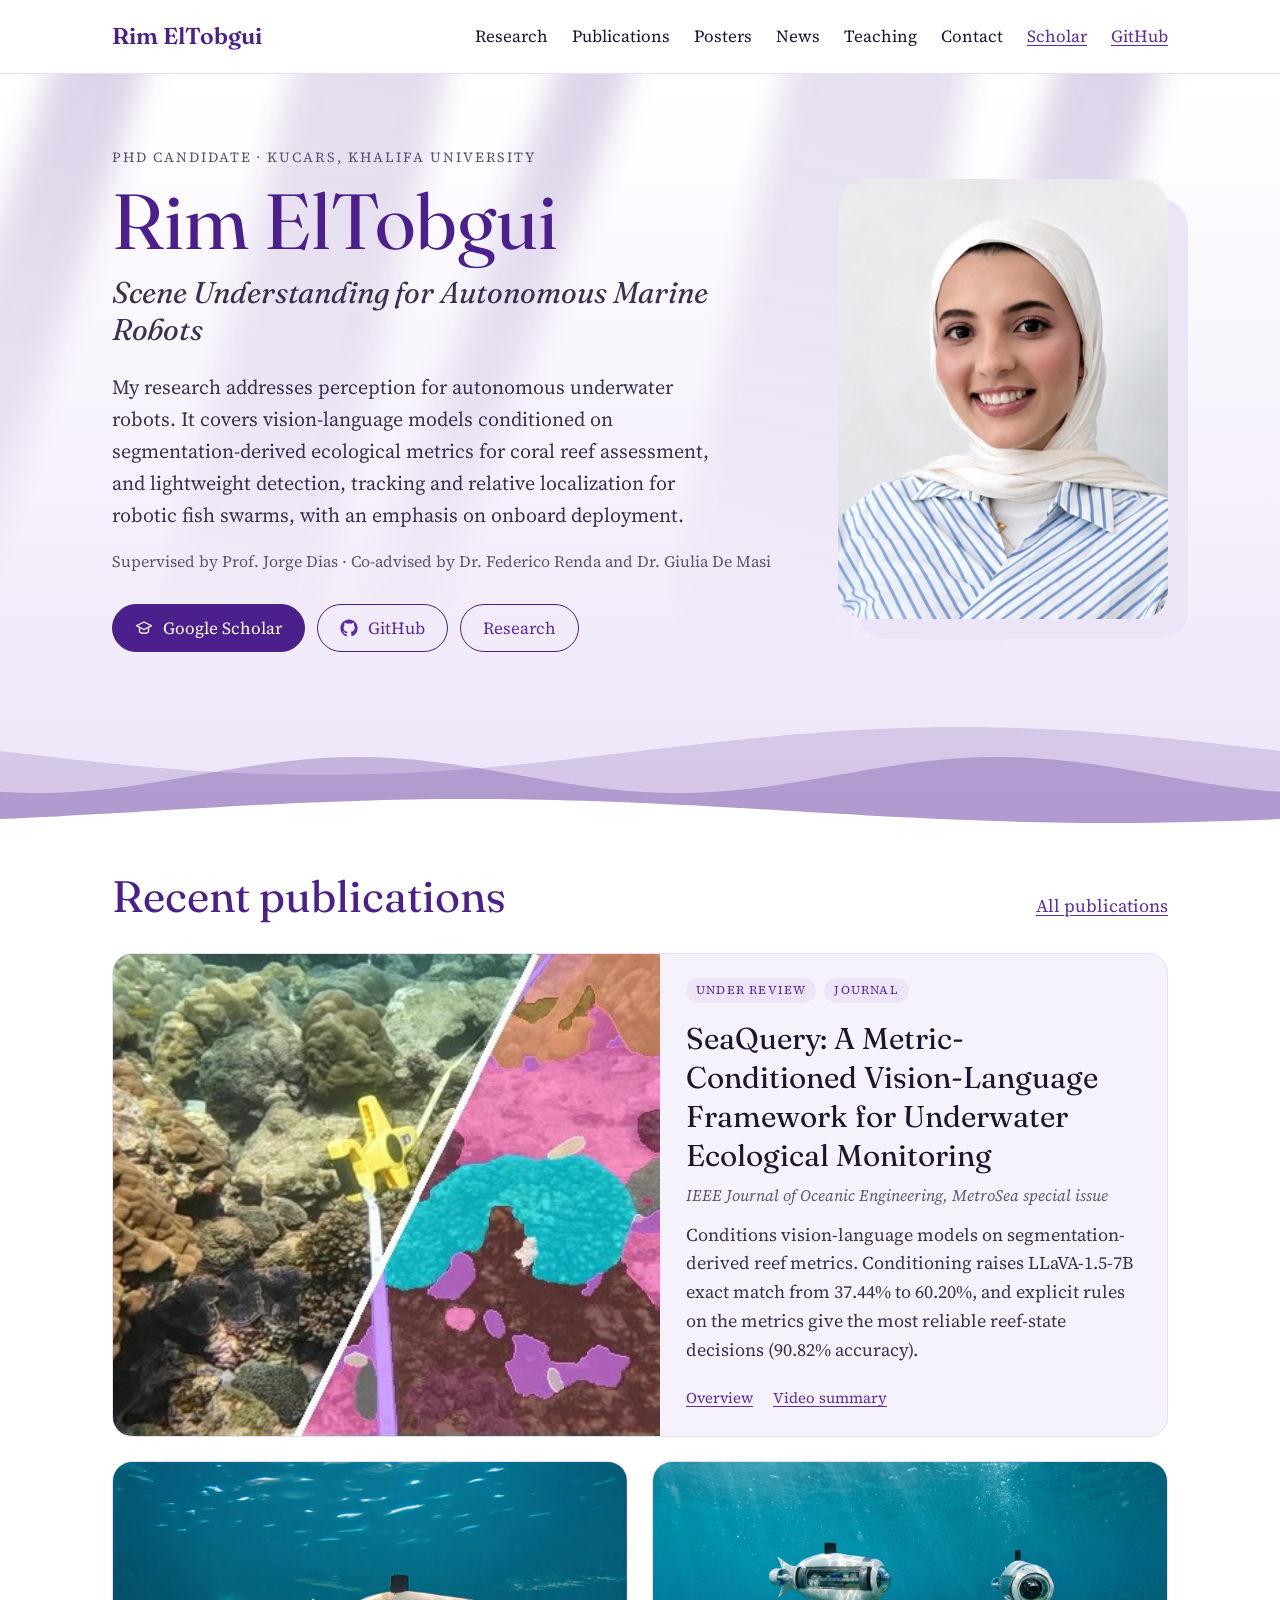
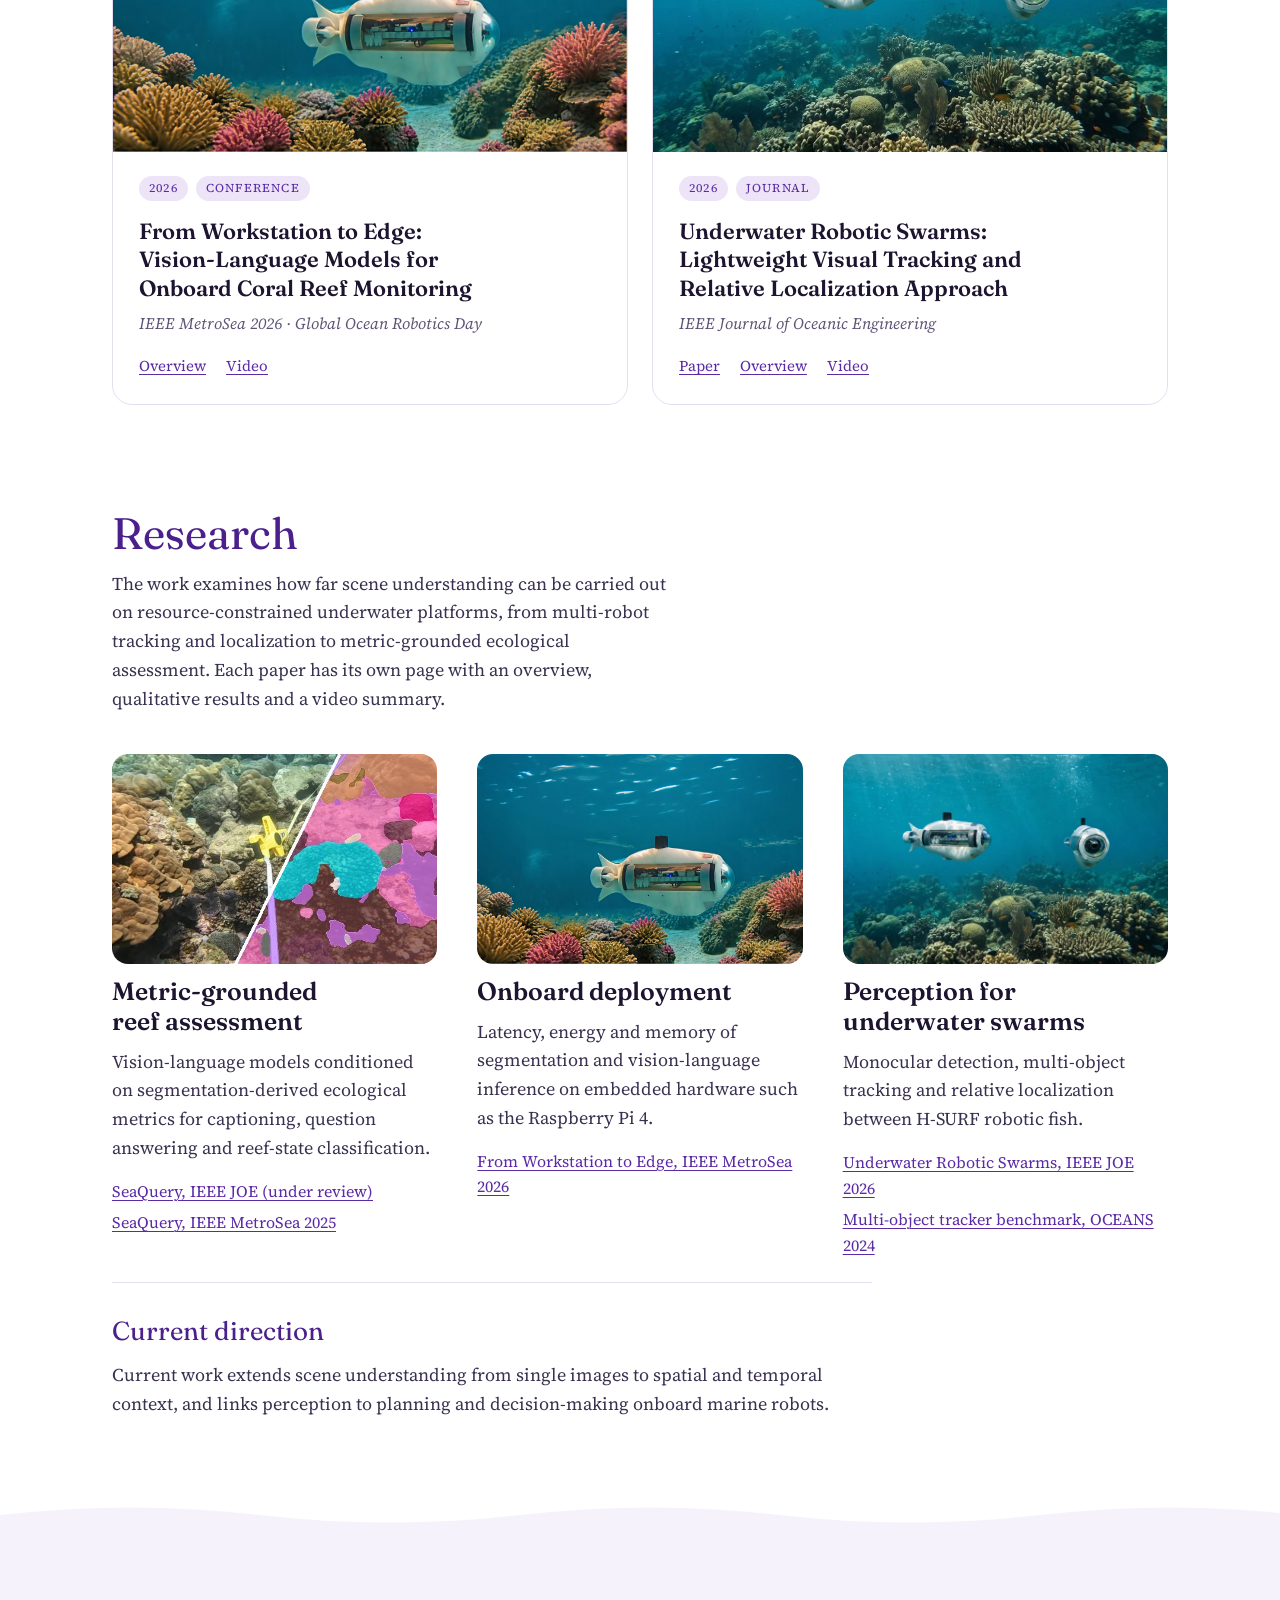
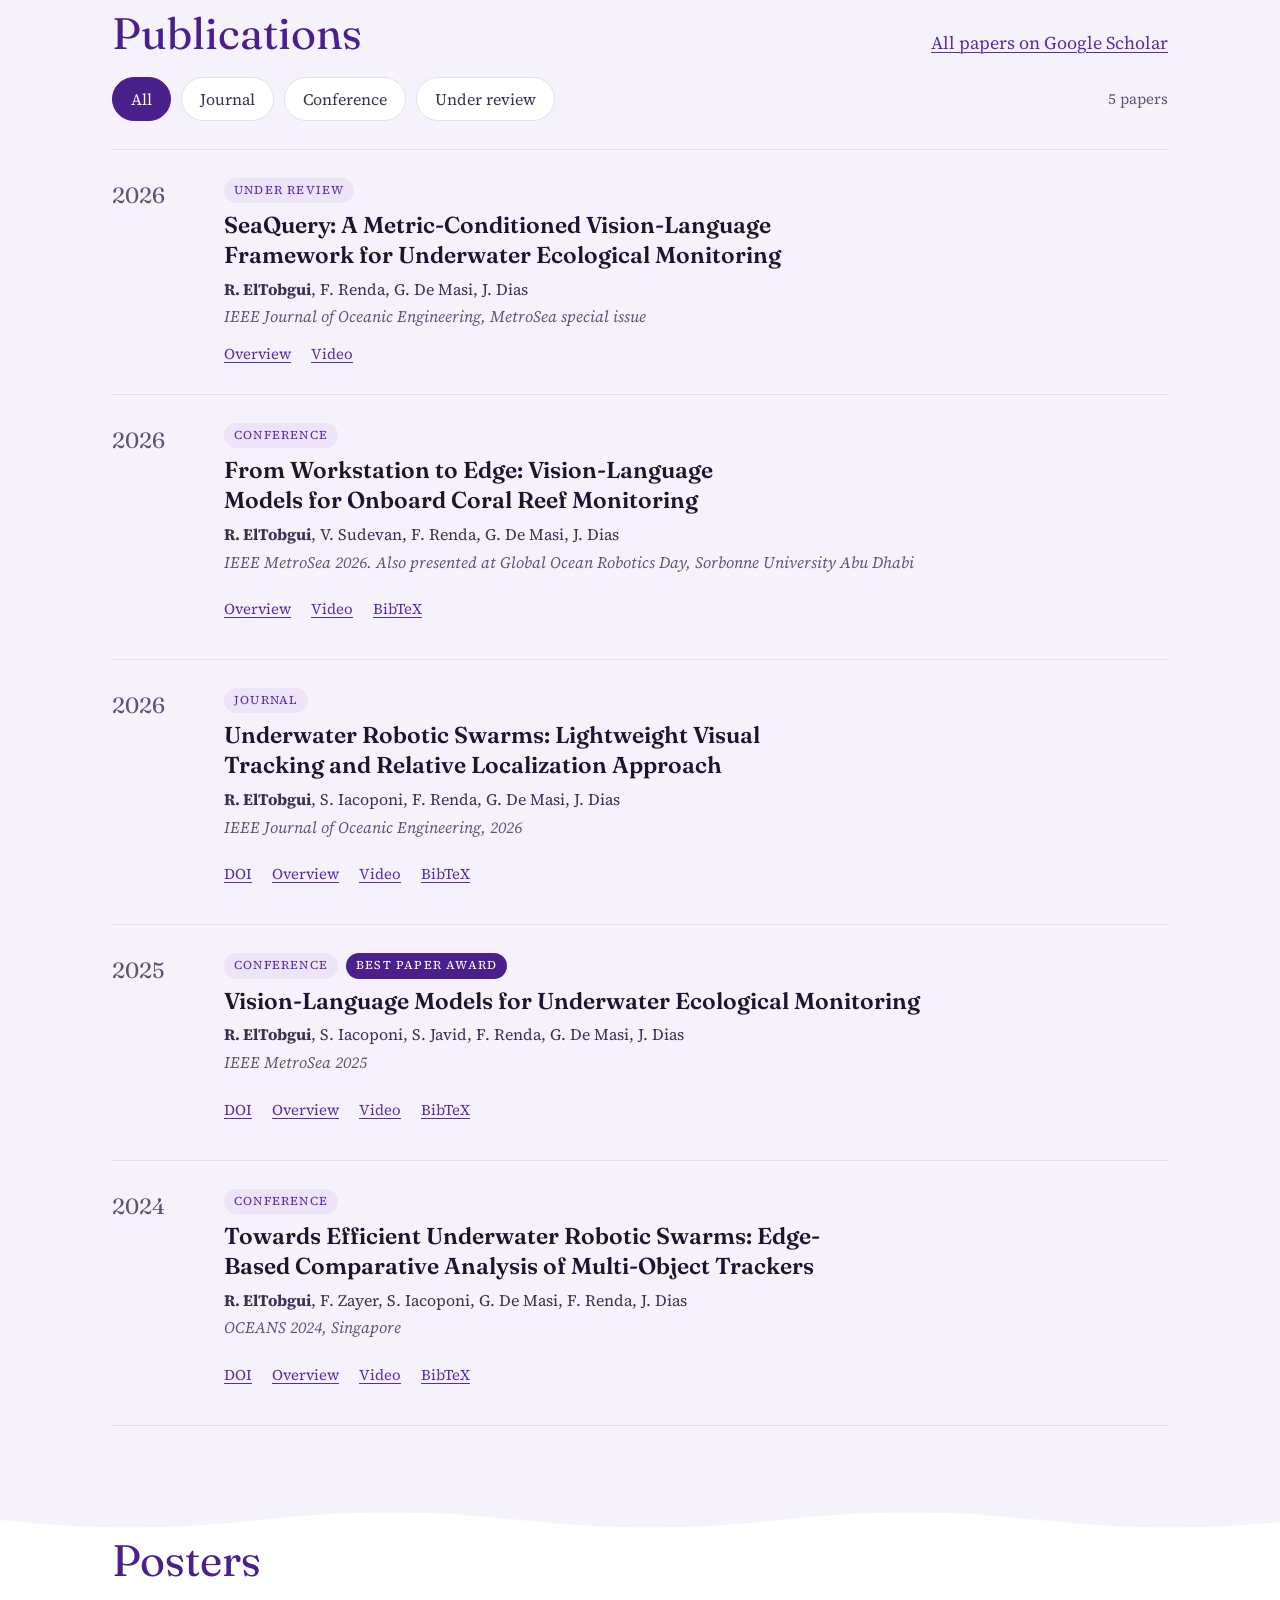
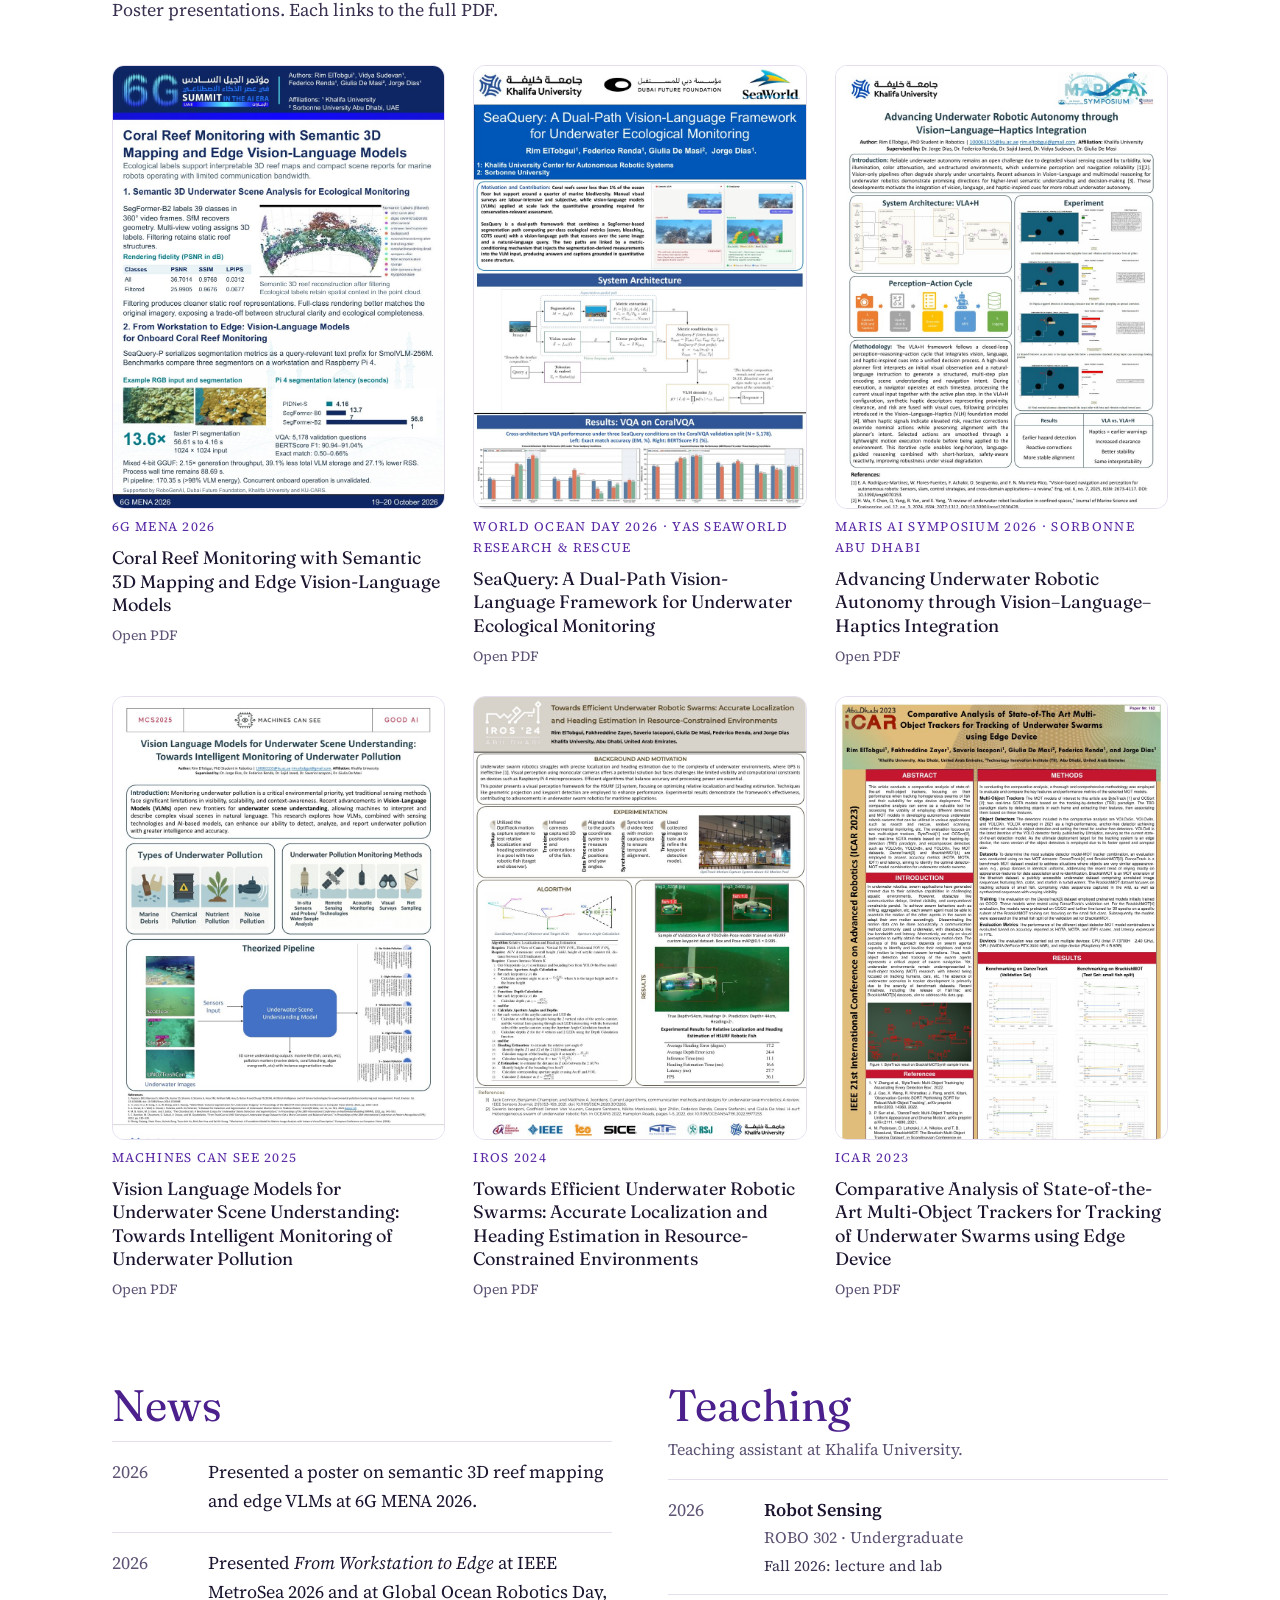
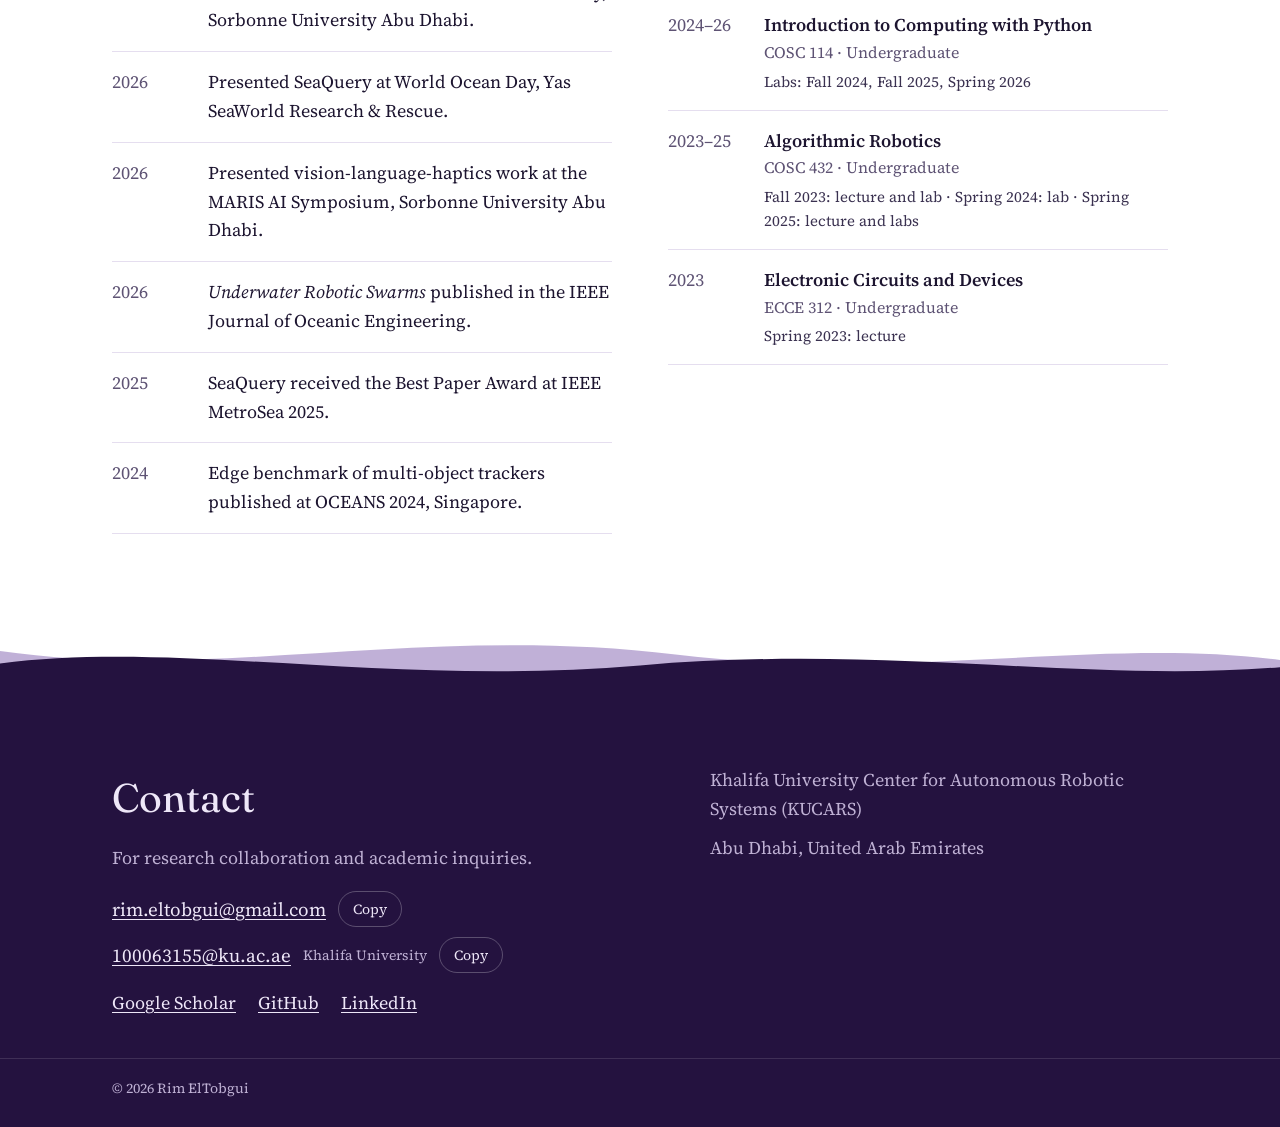
==== index.html @ 92223c58 "Add files via upload" ====
<!DOCTYPE html>
<html lang="en">
<head>
<meta charset="utf-8">
<meta name="viewport" content="width=device-width, initial-scale=1">
<title>Rim ElTobgui</title>
<meta name="description" content="Rim ElTobgui, PhD candidate at KUCARS, Khalifa University. Vision-language models, edge perception and underwater robotic swarms.">
<link rel="preconnect" href="https://fonts.googleapis.com">
<link rel="preconnect" href="https://fonts.gstatic.com" crossorigin>
<link href="https://fonts.googleapis.com/css2?family=Fraunces:ital,opsz,wght@0,9..144,400;0,9..144,600;1,9..144,400&family=Source+Serif+4:ital,opsz,wght@0,8..60,400;0,8..60,600;1,8..60,400&display=swap" rel="stylesheet">
<link rel="stylesheet" href="css/site.css">
</head>
<body>

<nav class="site-nav" aria-label="Main">
  <div class="wrap">
    <a class="brand" href="#top">Rim ElTobgui</a>
    <div class="nav-links">
      <a href="#research">Research</a>
      <a href="#publications">Publications</a>
      <a href="#posters">Posters</a>
      <a href="#news">News</a>
      <a href="#teaching">Teaching</a>
      <a href="#contact">Contact</a>
      <a class="scholar" href="https://scholar.google.com/citations?user=j8RVJ1IAAAAJ&amp;hl=en">Scholar</a>
      <a class="scholar" href="https://github.com/rimeltobgui">GitHub</a>
    </div>
  </div>
</nav>

<header id="top" class="hero-band">
<div class="rays" aria-hidden="true"><span></span><span></span><span></span><span></span><span></span></div>
<div class="bubbles" aria-hidden="true"><span></span><span></span><span></span><span></span><span></span><span></span><span></span><span></span><span></span></div>
<div class="wrap hero-wrap">
  <div class="hero">
    <div class="hero-text">
      <p class="eyebrow">PhD Candidate · KUCARS, Khalifa University</p>
      <h1>Rim ElTobgui</h1>
      <p class="tagline">Scene Understanding for Autonomous Marine Robots</p>
      <p class="intro">My research addresses perception for autonomous underwater robots. It covers vision-language models conditioned on segmentation-derived ecological metrics for coral reef assessment, and lightweight detection, tracking and relative localization for robotic fish swarms, with an emphasis on onboard deployment.</p>
      <p class="advisors">Supervised by Prof. Jorge Dias · Co-advised by Dr. Federico Renda and Dr. Giulia De Masi</p>
      <div class="actions">
        <a class="btn btn-primary" href="https://scholar.google.com/citations?user=j8RVJ1IAAAAJ&amp;hl=en">
          <svg aria-hidden="true" width="18" height="18" viewBox="0 0 24 24" fill="none" stroke="currentColor" stroke-width="1.8" stroke-linecap="round" stroke-linejoin="round"><path d="M2 9l10-5 10 5-10 5z"></path><path d="M6 11v5c0 1.5 2.7 3 6 3s6-1.5 6-3v-5"></path></svg>
          Google Scholar
        </a>
        <a class="btn btn-ghost" href="https://github.com/rimeltobgui">
          <svg aria-hidden="true" width="18" height="18" viewBox="0 0 24 24" fill="currentColor"><path d="M12 .5C5.7.5.5 5.7.5 12c0 5.1 3.3 9.4 7.9 10.9.6.1.8-.3.8-.6v-2c-3.2.7-3.9-1.5-3.9-1.5-.5-1.3-1.3-1.7-1.3-1.7-1.1-.7.1-.7.1-.7 1.2.1 1.8 1.2 1.8 1.2 1 1.8 2.8 1.3 3.5 1 .1-.8.4-1.3.7-1.6-2.6-.3-5.3-1.3-5.3-5.7 0-1.3.5-2.3 1.2-3.1-.1-.3-.5-1.5.1-3.1 0 0 1-.3 3.3 1.2a11.5 11.5 0 0 1 6 0C17.3 4.6 18.3 5 18.3 5c.6 1.6.2 2.8.1 3.1.8.8 1.2 1.9 1.2 3.1 0 4.4-2.7 5.4-5.3 5.7.4.4.8 1.1.8 2.2v3.2c0 .3.2.7.8.6A11.5 11.5 0 0 0 23.5 12C23.5 5.7 18.3.5 12 .5z"/></svg>
          GitHub
        </a>
        <a class="btn btn-ghost" href="#research">Research</a>
      </div>
    </div>
    <figure class="portrait">
      <img src="img/headshot.jpg" alt="Portrait of Rim ElTobgui" width="720" height="960">
    </figure>
  </div>
</div>
<div class="hero-waves" aria-hidden="true">
  <svg class="wv wv-back" viewBox="0 0 2880 150" preserveAspectRatio="none"><path d="M0,52.0 L16,53.7 L32,55.3 L48,57.0 L64,58.6 L80,60.2 L96,61.8 L112,63.3 L128,64.7 L144,66.1 L160,67.4 L176,68.7 L192,69.8 L208,70.9 L224,71.9 L240,72.8 L256,73.6 L272,74.3 L288,74.8 L304,75.3 L320,75.6 L336,75.9 L352,76.0 L368,76.0 L384,75.9 L400,75.6 L416,75.3 L432,74.8 L448,74.3 L464,73.6 L480,72.8 L496,71.9 L512,70.9 L528,69.8 L544,68.7 L560,67.4 L576,66.1 L592,64.7 L608,63.3 L624,61.8 L640,60.2 L656,58.6 L672,57.0 L688,55.3 L704,53.7 L720,52.0 L736,50.3 L752,48.7 L768,47.0 L784,45.4 L800,43.8 L816,42.2 L832,40.7 L848,39.3 L864,37.9 L880,36.6 L896,35.3 L912,34.2 L928,33.1 L944,32.1 L960,31.2 L976,30.4 L992,29.7 L1008,29.2 L1024,28.7 L1040,28.4 L1056,28.1 L1072,28.0 L1088,28.0 L1104,28.1 L1120,28.4 L1136,28.7 L1152,29.2 L1168,29.7 L1184,30.4 L1200,31.2 L1216,32.1 L1232,33.1 L1248,34.2 L1264,35.3 L1280,36.6 L1296,37.9 L1312,39.3 L1328,40.7 L1344,42.2 L1360,43.8 L1376,45.4 L1392,47.0 L1408,48.7 L1424,50.3 L1440,52.0 L1456,53.7 L1472,55.3 L1488,57.0 L1504,58.6 L1520,60.2 L1536,61.8 L1552,63.3 L1568,64.7 L1584,66.1 L1600,67.4 L1616,68.7 L1632,69.8 L1648,70.9 L1664,71.9 L1680,72.8 L1696,73.6 L1712,74.3 L1728,74.8 L1744,75.3 L1760,75.6 L1776,75.9 L1792,76.0 L1808,76.0 L1824,75.9 L1840,75.6 L1856,75.3 L1872,74.8 L1888,74.3 L1904,73.6 L1920,72.8 L1936,71.9 L1952,70.9 L1968,69.8 L1984,68.7 L2000,67.4 L2016,66.1 L2032,64.7 L2048,63.3 L2064,61.8 L2080,60.2 L2096,58.6 L2112,57.0 L2128,55.3 L2144,53.7 L2160,52.0 L2176,50.3 L2192,48.7 L2208,47.0 L2224,45.4 L2240,43.8 L2256,42.2 L2272,40.7 L2288,39.3 L2304,37.9 L2320,36.6 L2336,35.3 L2352,34.2 L2368,33.1 L2384,32.1 L2400,31.2 L2416,30.4 L2432,29.7 L2448,29.2 L2464,28.7 L2480,28.4 L2496,28.1 L2512,28.0 L2528,28.0 L2544,28.1 L2560,28.4 L2576,28.7 L2592,29.2 L2608,29.7 L2624,30.4 L2640,31.2 L2656,32.1 L2672,33.1 L2688,34.2 L2704,35.3 L2720,36.6 L2736,37.9 L2752,39.3 L2768,40.7 L2784,42.2 L2800,43.8 L2816,45.4 L2832,47.0 L2848,48.7 L2864,50.3 L2880,52.0 L2880,150 L0,150 Z"/></svg>
  <svg class="wv wv-mid" viewBox="0 0 2880 150" preserveAspectRatio="none"><path d="M0,92.8 L16,93.5 L32,93.9 L48,94.0 L64,93.7 L80,93.0 L96,92.1 L112,90.8 L128,89.2 L144,87.4 L160,85.3 L176,83.1 L192,80.7 L208,78.3 L224,75.8 L240,73.3 L256,70.8 L272,68.5 L288,66.3 L304,64.2 L320,62.5 L336,60.9 L352,59.7 L368,58.8 L384,58.2 L400,58.0 L416,58.1 L432,58.6 L448,59.4 L464,60.5 L480,62.0 L496,63.7 L512,65.6 L528,67.8 L544,70.1 L560,72.5 L576,75.0 L592,77.5 L608,80.0 L624,82.4 L640,84.7 L656,86.8 L672,88.7 L688,90.3 L704,91.7 L720,92.8 L736,93.5 L752,93.9 L768,94.0 L784,93.7 L800,93.0 L816,92.1 L832,90.8 L848,89.2 L864,87.4 L880,85.3 L896,83.1 L912,80.7 L928,78.3 L944,75.8 L960,73.3 L976,70.8 L992,68.5 L1008,66.3 L1024,64.2 L1040,62.5 L1056,60.9 L1072,59.7 L1088,58.8 L1104,58.2 L1120,58.0 L1136,58.1 L1152,58.6 L1168,59.4 L1184,60.5 L1200,62.0 L1216,63.7 L1232,65.6 L1248,67.8 L1264,70.1 L1280,72.5 L1296,75.0 L1312,77.5 L1328,80.0 L1344,82.4 L1360,84.7 L1376,86.8 L1392,88.7 L1408,90.3 L1424,91.7 L1440,92.8 L1456,93.5 L1472,93.9 L1488,94.0 L1504,93.7 L1520,93.0 L1536,92.1 L1552,90.8 L1568,89.2 L1584,87.4 L1600,85.3 L1616,83.1 L1632,80.7 L1648,78.3 L1664,75.8 L1680,73.3 L1696,70.8 L1712,68.5 L1728,66.3 L1744,64.2 L1760,62.5 L1776,60.9 L1792,59.7 L1808,58.8 L1824,58.2 L1840,58.0 L1856,58.1 L1872,58.6 L1888,59.4 L1904,60.5 L1920,62.0 L1936,63.7 L1952,65.6 L1968,67.8 L1984,70.1 L2000,72.5 L2016,75.0 L2032,77.5 L2048,80.0 L2064,82.4 L2080,84.7 L2096,86.8 L2112,88.7 L2128,90.3 L2144,91.7 L2160,92.8 L2176,93.5 L2192,93.9 L2208,94.0 L2224,93.7 L2240,93.0 L2256,92.1 L2272,90.8 L2288,89.2 L2304,87.4 L2320,85.3 L2336,83.1 L2352,80.7 L2368,78.3 L2384,75.8 L2400,73.3 L2416,70.8 L2432,68.5 L2448,66.3 L2464,64.2 L2480,62.5 L2496,60.9 L2512,59.7 L2528,58.8 L2544,58.2 L2560,58.0 L2576,58.1 L2592,58.6 L2608,59.4 L2624,60.5 L2640,62.0 L2656,63.7 L2672,65.6 L2688,67.8 L2704,70.1 L2720,72.5 L2736,75.0 L2752,77.5 L2768,80.0 L2784,82.4 L2800,84.7 L2816,86.8 L2832,88.7 L2848,90.3 L2864,91.7 L2880,92.8 L2880,150 L0,150 Z"/></svg>
  <svg class="wv wv-front" viewBox="0 0 2880 150" preserveAspectRatio="none"><path d="M0,120.1 L16,119.5 L32,118.8 L48,118.1 L64,117.4 L80,116.6 L96,115.8 L112,115.0 L128,114.2 L144,113.4 L160,112.5 L176,111.7 L192,110.8 L208,110.0 L224,109.2 L240,108.4 L256,107.6 L272,106.8 L288,106.1 L304,105.4 L320,104.7 L336,104.0 L352,103.4 L368,102.9 L384,102.4 L400,101.9 L416,101.5 L432,101.1 L448,100.8 L464,100.5 L480,100.3 L496,100.1 L512,100.0 L528,100.0 L544,100.0 L560,100.1 L576,100.2 L592,100.4 L608,100.7 L624,101.0 L640,101.4 L656,101.8 L672,102.2 L688,102.7 L704,103.3 L720,103.9 L736,104.5 L752,105.2 L768,105.9 L784,106.6 L800,107.4 L816,108.2 L832,109.0 L848,109.8 L864,110.6 L880,111.5 L896,112.3 L912,113.2 L928,114.0 L944,114.8 L960,115.6 L976,116.4 L992,117.2 L1008,117.9 L1024,118.6 L1040,119.3 L1056,120.0 L1072,120.6 L1088,121.1 L1104,121.6 L1120,122.1 L1136,122.5 L1152,122.9 L1168,123.2 L1184,123.5 L1200,123.7 L1216,123.9 L1232,124.0 L1248,124.0 L1264,124.0 L1280,123.9 L1296,123.8 L1312,123.6 L1328,123.3 L1344,123.0 L1360,122.6 L1376,122.2 L1392,121.8 L1408,121.3 L1424,120.7 L1440,120.1 L1456,119.5 L1472,118.8 L1488,118.1 L1504,117.4 L1520,116.6 L1536,115.8 L1552,115.0 L1568,114.2 L1584,113.4 L1600,112.5 L1616,111.7 L1632,110.8 L1648,110.0 L1664,109.2 L1680,108.4 L1696,107.6 L1712,106.8 L1728,106.1 L1744,105.4 L1760,104.7 L1776,104.0 L1792,103.4 L1808,102.9 L1824,102.4 L1840,101.9 L1856,101.5 L1872,101.1 L1888,100.8 L1904,100.5 L1920,100.3 L1936,100.1 L1952,100.0 L1968,100.0 L1984,100.0 L2000,100.1 L2016,100.2 L2032,100.4 L2048,100.7 L2064,101.0 L2080,101.4 L2096,101.8 L2112,102.2 L2128,102.7 L2144,103.3 L2160,103.9 L2176,104.5 L2192,105.2 L2208,105.9 L2224,106.6 L2240,107.4 L2256,108.2 L2272,109.0 L2288,109.8 L2304,110.6 L2320,111.5 L2336,112.3 L2352,113.2 L2368,114.0 L2384,114.8 L2400,115.6 L2416,116.4 L2432,117.2 L2448,117.9 L2464,118.6 L2480,119.3 L2496,120.0 L2512,120.6 L2528,121.1 L2544,121.6 L2560,122.1 L2576,122.5 L2592,122.9 L2608,123.2 L2624,123.5 L2640,123.7 L2656,123.9 L2672,124.0 L2688,124.0 L2704,124.0 L2720,123.9 L2736,123.8 L2752,123.6 L2768,123.3 L2784,123.0 L2800,122.6 L2816,122.2 L2832,121.8 L2848,121.3 L2864,120.7 L2880,120.1 L2880,150 L0,150 Z"/></svg>
</div>
</header>

<section id="latest" class="latest-section" aria-labelledby="latest-title">
  <div class="wrap">
    <div class="latest-head">
      <h2 class="section-title" id="latest-title">Recent publications</h2>
      <a href="#publications">All publications</a>
    </div>
    <div class="latest">
      <article class="latest-card feature">
        <a class="latest-img" href="paper-seaquery-joe.html"><img src="img/rs-split.jpg" alt="Reef photo that turns into its segmentation overlay along a diagonal split"></a>
        <div class="latest-body">
          <div class="tags"><span class="tag">Under review</span><span class="tag">Journal</span></div>
          <h3>SeaQuery: A Metric-Conditioned Vision-Language Framework for Underwater Ecological Monitoring</h3>
          <p class="venue">IEEE Journal of Oceanic Engineering, MetroSea special issue</p>
          <p class="latest-sum">Conditions vision-language models on segmentation-derived reef metrics. Conditioning raises LLaVA-1.5-7B exact match from 37.44% to 60.20%, and explicit rules on the metrics give the most reliable reef-state decisions (90.82% accuracy).</p>
          <div class="links"><a href="paper-seaquery-joe.html">Overview</a><a href="paper-seaquery-joe.html#video">Video summary</a></div>
        </div>
      </article>
      <article class="latest-card">
        <a class="latest-img" href="paper-edge-2026.html"><img src="img/hsurf-render-1.jpg" alt="Illustration of an H-SURF robotic fish over a coral reef"></a>
        <div class="latest-body">
          <div class="tags"><span class="tag">2026</span><span class="tag">Conference</span></div>
          <h3>From Workstation to Edge: Vision-Language Models for Onboard Coral Reef Monitoring</h3>
          <p class="venue">IEEE MetroSea 2026 · Global Ocean Robotics Day</p>
          <div class="links"><a href="paper-edge-2026.html">Overview</a><a href="paper-edge-2026.html#video">Video</a></div>
        </div>
      </article>
      <article class="latest-card">
        <a class="latest-img" href="paper-swarms-2026.html"><img src="img/hsurf-render-2.jpg" alt="Illustration of two H-SURF robots over a coral reef"></a>
        <div class="latest-body">
          <div class="tags"><span class="tag">2026</span><span class="tag">Journal</span></div>
          <h3>Underwater Robotic Swarms: Lightweight Visual Tracking and Relative Localization Approach</h3>
          <p class="venue">IEEE Journal of Oceanic Engineering</p>
          <div class="links"><a href="https://doi.org/10.1109/JOE.2026.3678798">Paper</a><a href="paper-swarms-2026.html">Overview</a><a href="paper-swarms-2026.html#video">Video</a></div>
        </div>
      </article>
    </div>
  </div>
</section>

<main>
<section id="research" class="section">
  <div class="wrap">
    <h2 class="section-title">Research</h2>
    <p class="lede">The work examines how far scene understanding can be carried out on resource-constrained underwater platforms, from multi-robot tracking and localization to metric-grounded ecological assessment. Each paper has its own page with an overview, qualitative results and a video summary.</p>
    <div class="threads">
      <article class="thread">
        <img src="img/rs-split.jpg" alt="Reef photo that turns into its segmentation overlay along a diagonal split" loading="lazy">
        <h3>Metric-grounded reef assessment</h3>
        <p>Vision-language models conditioned on segmentation-derived ecological metrics for captioning, question answering and reef-state classification.</p>
        <ul class="thread-links"><li><a href="paper-seaquery-joe.html">SeaQuery, IEEE JOE (under review)</a></li><li><a href="paper-seaquery-2025.html">SeaQuery, IEEE MetroSea 2025</a></li></ul>
      </article>
      <article class="thread">
        <img src="img/hsurf-render-1.jpg" alt="Illustration of an H-SURF robotic fish over a coral reef" loading="lazy">
        <h3>Onboard deployment</h3>
        <p>Latency, energy and memory of segmentation and vision-language inference on embedded hardware such as the Raspberry Pi 4.</p>
        <ul class="thread-links"><li><a href="paper-edge-2026.html">From Workstation to Edge, IEEE MetroSea 2026</a></li></ul>
      </article>
      <article class="thread">
        <img src="img/hsurf-render-2.jpg" alt="Illustration of two H-SURF robots over a coral reef" loading="lazy">
        <h3>Perception for underwater swarms</h3>
        <p>Monocular detection, multi-object tracking and relative localization between H-SURF robotic fish.</p>
        <ul class="thread-links"><li><a href="paper-swarms-2026.html">Underwater Robotic Swarms, IEEE JOE 2026</a></li><li><a href="paper-trackers-2024.html">Multi-object tracker benchmark, OCEANS 2024</a></li></ul>
      </article>
    </div>
    <div class="direction">
      <h3>Current direction</h3>
      <p>Current work extends scene understanding from single images to spatial and temporal context, and links perception to planning and decision-making onboard marine robots.</p>
    </div>
  </div>
</section>



<section id="publications" class="section pubs-section wavy">
  <div class="wrap">
    <div class="pubs-head">
      <h2 class="section-title">Publications</h2>
      <a href="https://scholar.google.com/citations?user=j8RVJ1IAAAAJ&amp;hl=en">All papers on Google Scholar</a>
    </div>
    <div class="filters" role="group" aria-label="Filter publications">
      <button type="button" class="chip" data-filter="all" aria-pressed="true">All</button>
      <button type="button" class="chip" data-filter="journal" aria-pressed="false">Journal</button>
      <button type="button" class="chip" data-filter="conference" aria-pressed="false">Conference</button>
      <button type="button" class="chip" data-filter="review" aria-pressed="false">Under review</button>
      <span class="count" id="pub-count" aria-live="polite">5 papers</span>
    </div>

    <article class="pub" id="pub-seaquery-joe" data-type="review">
      <p class="year">2026</p>
      <div class="body">
        <div class="tags"><span class="tag">Under review</span></div>
        <h3><a class="pub-title" href="paper-seaquery-joe.html">SeaQuery: A Metric-Conditioned Vision-Language Framework for Underwater Ecological Monitoring</a></h3>
        <p class="authors"><strong>R. ElTobgui</strong>, F. Renda, G. De Masi, J. Dias</p>
        <p class="venue">IEEE Journal of Oceanic Engineering, MetroSea special issue</p>
        <div class="links"><a href="paper-seaquery-joe.html">Overview</a><a href="paper-seaquery-joe.html#video">Video</a></div>
      </div>
    </article>

    <article class="pub" id="pub-metrosea2026" data-type="conference">
      <p class="year">2026</p>
      <div class="body">
        <div class="tags"><span class="tag">Conference</span></div>
        <h3><a class="pub-title" href="paper-edge-2026.html">From Workstation to Edge: Vision-Language Models for Onboard Coral Reef Monitoring</a></h3>
        <p class="authors"><strong>R. ElTobgui</strong>, V. Sudevan, F. Renda, G. De Masi, J. Dias</p>
        <p class="venue">IEEE MetroSea 2026. Also presented at Global Ocean Robotics Day, Sorbonne University Abu Dhabi</p>
        <div class="links">
          <a href="paper-edge-2026.html">Overview</a>
          <a href="paper-edge-2026.html#video">Video</a>
          <details class="bib"><summary>BibTeX</summary><div class="bibbox"><pre>@inproceedings{eltobgui2026edge,
  title     = {From Workstation to Edge: Vision-Language Models for Onboard Coral Reef Monitoring},
  author    = {ElTobgui, Rim and Sudevan, Vidya and Renda, Federico and De Masi, Giulia and Dias, Jorge},
  booktitle = {IEEE International Workshop on Metrology for the Sea (MetroSea)},
  year      = {2026}
}</pre><button type="button" class="copy">Copy</button></div></details>
        </div>
      </div>
    </article>

    <article class="pub" id="pub-joe2026" data-type="journal">
      <p class="year">2026</p>
      <div class="body">
        <div class="tags"><span class="tag">Journal</span></div>
        <h3><a class="pub-title" href="paper-swarms-2026.html">Underwater Robotic Swarms: Lightweight Visual Tracking and Relative Localization Approach</a></h3>
        <p class="authors"><strong>R. ElTobgui</strong>, S. Iacoponi, F. Renda, G. De Masi, J. Dias</p>
        <p class="venue">IEEE Journal of Oceanic Engineering, 2026</p>
        <div class="links">
          <a href="https://doi.org/10.1109/JOE.2026.3678798">DOI</a>
          <a href="paper-swarms-2026.html">Overview</a>
          <a href="paper-swarms-2026.html#video">Video</a>
          <details class="bib"><summary>BibTeX</summary><div class="bibbox"><pre>@article{eltobgui2026swarms,
  title   = {Underwater Robotic Swarms: Lightweight Visual Tracking and Relative Localization Approach},
  author  = {ElTobgui, Rim and Iacoponi, Saverio and Renda, Federico and De Masi, Giulia and Dias, Jorge},
  journal = {IEEE Journal of Oceanic Engineering},
  year    = {2026},
  doi     = {10.1109/JOE.2026.3678798}
}</pre><button type="button" class="copy">Copy</button></div></details>
        </div>
      </div>
    </article>

    <article class="pub" id="pub-metrosea2025" data-type="conference">
      <p class="year">2025</p>
      <div class="body">
        <div class="tags"><span class="tag">Conference</span><span class="tag award">Best Paper Award</span></div>
        <h3><a class="pub-title" href="paper-seaquery-2025.html">Vision-Language Models for Underwater Ecological Monitoring</a></h3>
        <p class="authors"><strong>R. ElTobgui</strong>, S. Iacoponi, S. Javid, F. Renda, G. De Masi, J. Dias</p>
        <p class="venue">IEEE MetroSea 2025</p>
        <div class="links">
          <a href="https://doi.org/10.1109/MetroSea66681.2025.11245715">DOI</a>
          <a href="paper-seaquery-2025.html">Overview</a>
          <a href="paper-seaquery-2025.html#video">Video</a>
          <details class="bib"><summary>BibTeX</summary><div class="bibbox"><pre>@inproceedings{eltobgui2025seaquery,
  title     = {Vision-Language Models for Underwater Ecological Monitoring},
  author    = {ElTobgui, Rim and Iacoponi, Saverio and Javid, Sajid and Renda, Federico and De Masi, Giulia and Dias, Jorge},
  booktitle = {IEEE International Workshop on Metrology for the Sea (MetroSea)},
  year      = {2025},
  doi       = {10.1109/MetroSea66681.2025.11245715}
}</pre><button type="button" class="copy">Copy</button></div></details>
        </div>
      </div>
    </article>

    <article class="pub" id="pub-oceans2024" data-type="conference">
      <p class="year">2024</p>
      <div class="body">
        <div class="tags"><span class="tag">Conference</span></div>
        <h3><a class="pub-title" href="paper-trackers-2024.html">Towards Efficient Underwater Robotic Swarms: Edge-Based Comparative Analysis of Multi-Object Trackers</a></h3>
        <p class="authors"><strong>R. ElTobgui</strong>, F. Zayer, S. Iacoponi, G. De Masi, F. Renda, J. Dias</p>
        <p class="venue">OCEANS 2024, Singapore</p>
        <div class="links">
          <a href="https://doi.org/10.1109/OCEANS51537.2024.10682269">DOI</a>
          <a href="paper-trackers-2024.html">Overview</a>
          <a href="paper-trackers-2024.html#video">Video</a>
          <details class="bib"><summary>BibTeX</summary><div class="bibbox"><pre>@inproceedings{eltobgui2024trackers,
  title     = {Towards Efficient Underwater Robotic Swarms: Edge-Based Comparative Analysis of Multi-Object Trackers},
  author    = {ElTobgui, Rim and Zayer, Fakhreddine and Iacoponi, Saverio and De Masi, Giulia and Renda, Federico and Dias, Jorge},
  booktitle = {OCEANS 2024 - Singapore},
  year      = {2024},
  doi       = {10.1109/OCEANS51537.2024.10682269}
}</pre><button type="button" class="copy">Copy</button></div></details>
        </div>
      </div>
    </article>
  </div>
</section>

<section id="posters" class="section" style="padding-top: 0">
  <div class="wrap">
    <h2 class="section-title">Posters</h2>
    <p class="lede">Poster presentations. Each links to the full PDF.</p>
    <div class="posters">
      <a class="poster" href="posters/6gmena2026.pdf"><div class="thumb"><img src="img/posters/6gmena2026.jpg" alt="" loading="lazy"></div><span class="venue-tag">6G MENA 2026</span><strong>Coral Reef Monitoring with Semantic 3D Mapping and Edge Vision-Language Models</strong><span class="open">Open PDF</span></a>
      <a class="poster" href="posters/seaworld2026.pdf"><div class="thumb"><img src="img/posters/seaworld2026.jpg" alt="" loading="lazy"></div><span class="venue-tag">World Ocean Day 2026 · Yas SeaWorld Research &amp; Rescue</span><strong>SeaQuery: A Dual-Path Vision-Language Framework for Underwater Ecological Monitoring</strong><span class="open">Open PDF</span></a>
      <a class="poster" href="posters/maris2026.pdf"><div class="thumb"><img src="img/posters/maris2026.jpg" alt="" loading="lazy"></div><span class="venue-tag">MARIS AI Symposium 2026 · Sorbonne Abu Dhabi</span><strong>Advancing Underwater Robotic Autonomy through Vision–Language–Haptics Integration</strong><span class="open">Open PDF</span></a>
      <a class="poster" href="posters/mcs2025.pdf"><div class="thumb"><img src="img/posters/mcs2025.jpg" alt="" loading="lazy"></div><span class="venue-tag">Machines Can See 2025</span><strong>Vision Language Models for Underwater Scene Understanding: Towards Intelligent Monitoring of Underwater Pollution</strong><span class="open">Open PDF</span></a>
      <a class="poster" href="posters/iros2024.pdf"><div class="thumb"><img src="img/posters/iros2024.jpg" alt="" loading="lazy"></div><span class="venue-tag">IROS 2024</span><strong>Towards Efficient Underwater Robotic Swarms: Accurate Localization and Heading Estimation in Resource-Constrained Environments</strong><span class="open">Open PDF</span></a>
      <a class="poster" href="posters/icar2023.pdf"><div class="thumb"><img src="img/posters/icar2023.jpg" alt="" loading="lazy"></div><span class="venue-tag">ICAR 2023</span><strong>Comparative Analysis of State-of-the-Art Multi-Object Trackers for Tracking of Underwater Swarms using Edge Device</strong><span class="open">Open PDF</span></a>
    </div>
  </div>
</section>




<section id="news" class="section" style="padding-top: 0">
  <div class="wrap two-col">
    <div>
      <h2 class="section-title">News</h2>
      <ul class="list">
        <li><span class="when">2026</span><span>Presented a poster on semantic 3D reef mapping and edge VLMs at 6G MENA 2026.</span></li>
        <li><span class="when">2026</span><span>Presented <em>From Workstation to Edge</em> at IEEE MetroSea 2026 and at Global Ocean Robotics Day, Sorbonne University Abu Dhabi.</span></li>
        <li><span class="when">2026</span><span>Presented SeaQuery at World Ocean Day, Yas SeaWorld Research &amp; Rescue.</span></li>
        <li><span class="when">2026</span><span>Presented vision-language-haptics work at the MARIS AI Symposium, Sorbonne University Abu Dhabi.</span></li>
        <li><span class="when">2026</span><span><em>Underwater Robotic Swarms</em> published in the IEEE Journal of Oceanic Engineering.</span></li>
        <li><span class="when">2025</span><span>SeaQuery received the Best Paper Award at IEEE MetroSea 2025.</span></li>
        <li><span class="when">2024</span><span>Edge benchmark of multi-object trackers published at OCEANS 2024, Singapore.</span></li>
      </ul>
    </div>
    <div id="teaching">
      <h2 class="section-title">Teaching</h2>
      <p class="teach-lede">Teaching assistant at Khalifa University.</p>
      <ul class="list teach">
        <li><span class="when">2026</span><span><span class="what">Robot Sensing</span><span class="where">ROBO 302 · Undergraduate</span><span class="terms-list">Fall 2026: lecture and lab</span></span></li>
        <li><span class="when">2024–26</span><span><span class="what">Introduction to Computing with Python</span><span class="where">COSC 114 · Undergraduate</span><span class="terms-list">Labs: Fall 2024, Fall 2025, Spring 2026</span></span></li>
        <li><span class="when">2023–25</span><span><span class="what">Algorithmic Robotics</span><span class="where">COSC 432 · Undergraduate</span><span class="terms-list">Fall 2023: lecture and lab · Spring 2024: lab · Spring 2025: lecture and labs</span></span></li>
        <li><span class="when">2023</span><span><span class="what">Electronic Circuits and Devices</span><span class="where">ECCE 312 · Undergraduate</span><span class="terms-list">Spring 2023: lecture</span></span></li>
      </ul>
    </div>
  </div>
</section>
</main>

<footer id="contact">
  <svg class="foot-wave" viewBox="0 0 1440 80" preserveAspectRatio="none" aria-hidden="true"><path class="w2" d="M0,30 C240,64 480,0 760,34 C1020,64 1240,14 1440,40 L1440,80 L0,80 Z"/><path class="w1" d="M0,44 C200,18 440,70 720,46 C1000,22 1220,66 1440,48 L1440,80 L0,80 Z"/></svg>
  <div class="wrap">
    <div style="flex: 1 1 420px; min-width: 0">
      <h2>Contact</h2>
      <p>For research collaboration and academic inquiries.</p>
      <ul class="emails">
        <li><a href="mailto:rim.eltobgui@gmail.com">rim.eltobgui@gmail.com</a><button type="button" class="copy-mail" data-mail="rim.eltobgui@gmail.com">Copy</button></li>
        <li><a href="mailto:100063155@ku.ac.ae">100063155@ku.ac.ae</a><span class="mail-note">Khalifa University</span><button type="button" class="copy-mail" data-mail="100063155@ku.ac.ae">Copy</button></li>
      </ul>
      <div class="foot-links">
        <a href="https://scholar.google.com/citations?user=j8RVJ1IAAAAJ&amp;hl=en">Google Scholar</a>
        <a href="https://github.com/rimeltobgui">GitHub</a>
        <a href="https://www.linkedin.com/in/rimeltobgui">LinkedIn</a>
      </div>
    </div>
    <div style="flex: 1 1 320px; min-width: 0">
      <p>Khalifa University Center for Autonomous Robotic Systems (KUCARS)</p>
      <p>Abu Dhabi, United Arab Emirates</p>
    </div>
  </div>
  <div class="copyright"><div class="wrap">© 2026 Rim ElTobgui</div></div>
</footer>

<script>
(function () {
  var chips = document.querySelectorAll('.chip');
  var pubs = document.querySelectorAll('.pub');
  var count = document.getElementById('pub-count');
  function apply(filter) {
    var n = 0;
    pubs.forEach(function (p) {
      var show = filter === 'all' || p.getAttribute('data-type') === filter;
      p.hidden = !show;
      if (show) n++;
    });
    count.textContent = n + (n === 1 ? ' paper' : ' papers');
    chips.forEach(function (c) { c.setAttribute('aria-pressed', c.getAttribute('data-filter') === filter ? 'true' : 'false'); });
  }
  chips.forEach(function (c) { c.addEventListener('click', function () { apply(c.getAttribute('data-filter')); }); });

  document.querySelectorAll('.copy').forEach(function (btn) {
    btn.addEventListener('click', function () {
      var text = btn.parentElement.querySelector('pre').textContent;
      var done = function (msg) { btn.textContent = msg; setTimeout(function () { btn.textContent = 'Copy'; }, 1600); };
      try {
        navigator.clipboard.writeText(text).then(function () { done('Copied'); }, function () { done('Select and copy'); });
      } catch (e) { done('Select and copy'); }
    });
  });

  document.querySelectorAll('.copy-mail').forEach(function (btn) {
    btn.addEventListener('click', function () {
      var done = function (msg) { btn.textContent = msg; setTimeout(function () { btn.textContent = 'Copy'; }, 1600); };
      try {
        navigator.clipboard.writeText(btn.getAttribute('data-mail')).then(function () { done('Copied'); }, function () { done('Select and copy'); });
      } catch (e) { done('Select and copy'); }
    });
  });

  // Opening a video link plays nothing by itself; reset the filter so linked papers are visible.
  document.querySelectorAll('a[href^="#pub-"]').forEach(function (a) {
    a.addEventListener('click', function () { apply('all'); });
  });
})();
</script>
</body>
</html>
---- css/site.css ----
/* Layout: single editorial column, 1120px measure, hairline-ruled sections, portrait beside the name. */
:root {
  --bg: #FFFFFF;
  --wash: #F6F2FB;
  --ink: #1D1530;
  --ink-2: #3A3150;
  --muted: #5E5374;
  --rule: #E5DEEF;
  --accent: #4B1F8C;
  --accent-ink: #5B2BA6;
  --accent-soft: #EDE4F8;
  --on-accent: #FFFFFF;
  --foot: #24123F;
  --foot-ink: #EEE7F8;
  --foot-muted: #BFB1D4;
  --display: "Fraunces", Georgia, "Times New Roman", serif;
  --body: "Source Serif 4", Georgia, "Times New Roman", serif;
  --mono: ui-monospace, "SFMono-Regular", Menlo, Consolas, monospace;
  color-scheme: light;
}
@media (prefers-color-scheme: dark) {
  :root:not([data-theme="light"]) {
    --bg: #15111C; --wash: #1D1727; --ink: #EDE8F4; --ink-2: #D6CEE3; --muted: #ADA1C2; --rule: #342A43;
    --accent: #C4A8F3; --accent-ink: #D3BDF8; --accent-soft: #2A2040; --on-accent: #1A0F2E;
    --foot: #0E0A14; --foot-ink: #EDE8F4; --foot-muted: #A99DBD; color-scheme: dark;
  }
}
:root[data-theme="dark"] {
  --bg: #15111C; --wash: #1D1727; --ink: #EDE8F4; --ink-2: #D6CEE3; --muted: #ADA1C2; --rule: #342A43;
  --accent: #C4A8F3; --accent-ink: #D3BDF8; --accent-soft: #2A2040; --on-accent: #1A0F2E;
  --foot: #0E0A14; --foot-ink: #EDE8F4; --foot-muted: #A99DBD; color-scheme: dark;
}
* { box-sizing: border-box; }
html { scroll-behavior: smooth; }
@media (prefers-reduced-motion: reduce) { html { scroll-behavior: auto; } }
body { margin: 0; background: var(--bg); color: var(--ink); font-family: var(--body); font-size: 18px; line-height: 1.6; }
img, video { max-width: 100%; }
a { color: var(--accent-ink); text-decoration-thickness: 1px; text-underline-offset: 3px; }
a:hover { color: var(--accent); }
:focus-visible { outline: 2px solid var(--accent); outline-offset: 3px; border-radius: 4px; }
h1, h2, h3 { text-wrap: balance; }
.wrap { max-width: 1120px; margin: 0 auto; padding: 0 clamp(16px, 4vw, 32px); }
.section { padding: 80px 0; }
.section-title { margin: 0 0 12px; font-family: var(--display); font-weight: 400; font-size: clamp(34px, 4.4vw, 44px); line-height: 1.1; color: var(--accent); }
.lede { margin: 0 0 40px; max-width: 62ch; color: var(--ink-2); }

/* Nav */
.site-nav { border-bottom: 1px solid var(--rule); background: var(--bg); position: sticky; top: 0; z-index: 10; }
.site-nav .wrap { display: flex; flex-wrap: wrap; align-items: center; justify-content: space-between; gap: 12px 24px; padding-top: 18px; padding-bottom: 18px; }
.brand { font-family: var(--display); font-size: 23px; font-weight: 600; color: var(--accent); text-decoration: none; }
.nav-links { display: flex; flex-wrap: wrap; gap: 6px 24px; font-size: 17px; }
.nav-links a { color: var(--ink); text-decoration: none; }
.nav-links a:hover { color: var(--accent); text-decoration: underline; }
.nav-links a.scholar { color: var(--accent-ink); text-decoration: underline; }

/* Hero */
.hero { display: flex; flex-wrap: wrap; align-items: center; gap: 56px; padding: 72px 0 56px; }
.hero-text { flex: 1 1 520px; min-width: 0; }
.eyebrow { margin: 0 0 14px; font-size: 14px; letter-spacing: 0.14em; text-transform: uppercase; color: var(--muted); }
.hero h1 { margin: 0 0 12px; font-family: var(--display); font-weight: 400; font-size: clamp(52px, 7vw, 78px); line-height: 1.02; color: var(--accent); }
.tagline { margin: 0 0 22px; font-family: var(--display); font-style: italic; font-size: clamp(24px, 2.8vw, 30px); line-height: 1.25; color: var(--ink-2); }
.hero p.intro { margin: 0 0 18px; font-size: 20px; color: var(--ink-2); max-width: 60ch; }
.advisors { margin: 0 0 30px; font-size: 16px; color: var(--muted); }
.actions { display: flex; flex-wrap: wrap; align-items: center; gap: 12px; }
.btn { display: inline-flex; align-items: center; gap: 10px; min-height: 48px; padding: 0 22px; border-radius: 999px; font-size: 17px; text-decoration: none; border: 1px solid var(--accent); }
.btn-primary { background: var(--accent); color: var(--on-accent); }
.btn-primary:hover { background: var(--accent-ink); color: var(--on-accent); }
.btn-ghost { color: var(--accent-ink); background: transparent; }
.btn-ghost:hover { background: var(--accent-soft); }
.portrait { flex: 0 1 330px; min-width: 220px; max-width: 330px; margin: 0; position: relative; }
.portrait::before { content: ""; position: absolute; inset: 20px -20px -20px 20px; background: var(--accent-soft); border-radius: 28px; }
.portrait img { position: relative; display: block; width: 100%; height: auto; aspect-ratio: 3 / 4; object-fit: cover; border-radius: 28px; }


/* Latest */
.latest-section { padding: 24px 0 24px; }
.latest-head { display: flex; flex-wrap: wrap; align-items: baseline; justify-content: space-between; gap: 12px; margin-bottom: 20px; }
.latest { display: grid; grid-template-columns: repeat(2, minmax(0, 1fr)); gap: 24px; }
.latest-card { display: flex; flex-direction: column; border: 1px solid var(--rule); border-radius: 20px; overflow: hidden; background: var(--bg); }
.latest-card.feature { grid-column: 1 / -1; flex-direction: row; flex-wrap: wrap; background: var(--wash); }
.latest-img { display: block; flex: 1 1 420px; min-width: 0; background: var(--wash); }
.latest-img img { display: block; width: 100%; height: 100%; min-height: 260px; aspect-ratio: 16 / 9; object-fit: cover; }
.latest-card:not(.feature) .latest-img { flex: 0 0 auto; }
.latest-card:not(.feature) .latest-img img { height: auto; min-height: 0; }
.latest-img img.contain { object-fit: contain; background: #FFFFFF; padding: 16px; }
.latest-card:not(.feature) .latest-body { flex: 1 1 auto; }
.latest-body { flex: 1 1 380px; min-width: 0; padding: 24px 26px 26px; display: flex; flex-direction: column; gap: 4px; }
.latest-body h3 { margin: 4px 0 4px; font-family: var(--display); font-weight: 600; font-size: 22px; line-height: 1.3; }
.latest-card.feature h3 { font-size: clamp(24px, 2.6vw, 30px); font-weight: 400; }
.latest-body .venue { margin: 0 0 8px; }
.latest-sum { margin: 0 0 12px; color: var(--ink-2); }
.latest-body .links { margin-top: auto; padding-top: 6px; }
@media (max-width: 760px) { .latest { grid-template-columns: 1fr; } }

/* Highlights */
.highlights { display: grid; grid-template-columns: repeat(auto-fit, minmax(230px, 1fr)); border-top: 1px solid var(--rule); border-bottom: 1px solid var(--rule); margin-bottom: 16px; }
.highlights div { padding: 22px 22px 22px 0; }
.highlights strong { display: block; font-family: var(--display); font-weight: 400; font-size: 25px; color: var(--accent); }
.highlights span { font-size: 16px; color: var(--muted); }

/* Research */
.threads { display: grid; grid-template-columns: repeat(auto-fit, minmax(290px, 1fr)); gap: 40px; }
.thread { display: flex; flex-direction: column; gap: 12px; }
.thread img { width: 100%; height: 200px; object-fit: cover; border-radius: 16px; display: block; background: var(--wash); }
.thread img.contain { object-fit: contain; padding: 18px; }
.thread .num { margin: 6px 0 0; font-family: var(--display); font-size: 18px; color: var(--muted); }
.thread h3 { margin: 0; font-family: var(--display); font-weight: 600; font-size: 25px; line-height: 1.2; }
.thread p { margin: 0; color: var(--ink-2); }
.ongoing { margin: 40px 0 0; padding-top: 20px; border-top: 1px solid var(--rule); color: var(--ink-2); font-size: 17px; }

/* Publications */
.pubs-section { background: var(--wash); }
.pubs-head { display: flex; flex-wrap: wrap; align-items: baseline; justify-content: space-between; gap: 16px; }
.filters { display: flex; flex-wrap: wrap; align-items: center; gap: 10px; padding: 8px 0 28px; border-bottom: 1px solid var(--rule); }
.chip { min-height: 44px; padding: 0 18px; border-radius: 999px; border: 1px solid var(--rule); background: var(--bg); color: var(--ink-2); font-family: inherit; font-size: 16px; cursor: pointer; }
.chip:hover { border-color: var(--accent); }
.chip[aria-pressed="true"] { background: var(--accent); border-color: var(--accent); color: var(--on-accent); }
.count { margin-left: auto; font-size: 15px; color: var(--muted); }
.pub { display: flex; flex-wrap: wrap; gap: 6px 32px; padding: 28px 0; border-bottom: 1px solid var(--rule); }
.pub[hidden] { display: none; }
.pub .year { flex: 0 0 80px; margin: 0; font-family: var(--display); font-size: 22px; color: var(--muted); font-variant-numeric: tabular-nums; }
.pub .body { flex: 1 1 560px; min-width: 0; }
.tags { display: flex; flex-wrap: wrap; gap: 8px; margin-bottom: 8px; }
.tag { font-size: 12px; letter-spacing: 0.1em; text-transform: uppercase; padding: 3px 10px; border-radius: 999px; background: var(--accent-soft); color: var(--accent-ink); }
.tag.award { background: var(--accent); color: var(--on-accent); }
.pub h3 { margin: 0 0 6px; font-family: var(--display); font-weight: 600; font-size: 23px; line-height: 1.3; }
.authors { margin: 0; font-size: 16px; color: var(--ink-2); }
.venue { margin: 2px 0 12px; font-size: 16px; font-style: italic; color: var(--muted); }
.links { display: flex; flex-wrap: wrap; align-items: center; gap: 8px 20px; font-size: 15px; }
details.bib summary { cursor: pointer; color: var(--accent-ink); text-decoration: underline; text-underline-offset: 3px; list-style: none; min-height: 44px; display: inline-flex; align-items: center; }
details.bib summary::-webkit-details-marker { display: none; }
details.bib[open] { flex-basis: 100%; }
.bibbox { position: relative; margin-top: 8px; }
.bibbox pre { margin: 0; padding: 16px 18px; padding-right: 96px; background: var(--bg); border: 1px solid var(--rule); border-radius: 12px; font-family: var(--mono); font-size: 13px; line-height: 1.55; color: var(--ink); white-space: pre-wrap; overflow-x: auto; }
.copy { position: absolute; top: 10px; right: 10px; min-height: 36px; padding: 0 14px; border-radius: 999px; border: 1px solid var(--rule); background: var(--wash); color: var(--ink-2); font-family: inherit; font-size: 14px; cursor: pointer; }

/* Videos */
.videos { display: grid; grid-template-columns: repeat(auto-fit, minmax(min(100%, 400px), 1fr)); gap: 32px; }
.video-card { display: flex; flex-direction: column; gap: 10px; scroll-margin-top: 90px; }
.video-card video { width: 100%; aspect-ratio: 16 / 9; border-radius: 14px; border: 1px solid var(--rule); background: #0E0A14; display: block; }
.video-card h3 { margin: 4px 0 0; font-family: var(--display); font-weight: 400; font-size: 20px; line-height: 1.3; }
.video-card p { margin: 0; font-size: 15px; color: var(--muted); }

/* News and teaching */
.two-col { display: flex; flex-wrap: wrap; gap: 56px; }
.two-col > div { flex: 1 1 420px; min-width: 0; }
.list { list-style: none; margin: 0; padding: 0; border-bottom: 1px solid var(--rule); }
.list li { display: flex; gap: 24px; padding: 16px 0; border-top: 1px solid var(--rule); }
.list .when { flex: 0 0 72px; color: var(--muted); font-variant-numeric: tabular-nums; }
.list.stack li { display: block; }
.list .what { display: block; font-weight: 600; }
.list .where { color: var(--muted); font-size: 16px; }

/* Spotlights */
.spot { display: flex; flex-wrap: wrap; align-items: flex-start; gap: 40px 56px; padding: 56px 0; border-top: 1px solid var(--rule); scroll-margin-top: 90px; }
.spot:first-of-type { border-top: 0; padding-top: 8px; }
.spot.flip { flex-direction: row-reverse; }
.spot-visual { flex: 1 1 460px; min-width: 0; display: flex; flex-direction: column; gap: 16px; }
.spot-text { flex: 1 1 420px; min-width: 0; }
.kicker { margin: 0 0 10px; font-size: 14px; letter-spacing: 0.12em; text-transform: uppercase; color: var(--muted); }
.spot h3 { margin: 0 0 14px; font-family: var(--display); font-weight: 400; font-size: clamp(26px, 3vw, 32px); line-height: 1.2; color: var(--ink); }
.spot p.over { margin: 0 0 14px; color: var(--ink-2); }
.fig { margin: 0; background: #FFFFFF; border: 1px solid var(--rule); border-radius: 16px; padding: 14px; }
.fig img { display: block; width: 100%; height: auto; border-radius: 8px; }
.fig figcaption { margin-top: 10px; font-size: 14px; color: #5E5374; }
.fig.photo { padding: 0; overflow: hidden; background: var(--wash); }
.fig.photo figcaption { padding: 0 14px 12px; color: var(--muted); }
.pair { display: flex; gap: 10px; padding: 10px; }
.pair figure { flex: 1 1 0; min-width: 0; margin: 0; }
.pair img { border-radius: 8px; aspect-ratio: 4 / 3; object-fit: cover; }
.pair span { display: block; margin-top: 6px; font-size: 13px; color: var(--muted); }
.stats { display: grid; grid-template-columns: repeat(auto-fit, minmax(140px, 1fr)); gap: 12px; margin: 22px 0 18px; }
.stat { padding: 14px 16px; border-radius: 14px; background: var(--wash); border: 1px solid var(--rule); }
.stat b { display: block; font-family: var(--display); font-weight: 600; font-size: 26px; white-space: nowrap; line-height: 1.1; color: var(--accent); font-variant-numeric: tabular-nums; }
.stat span { display: block; margin-top: 4px; font-size: 15px; color: var(--ink-2); line-height: 1.35; }
.stat small { display: block; margin-top: 2px; font-size: 13px; color: var(--muted); line-height: 1.35; }
.spot-links { display: flex; flex-wrap: wrap; gap: 8px 22px; font-size: 16px; }
.chart { margin: 0; padding: 18px 18px 12px; border: 1px solid var(--rule); border-radius: 16px; background: var(--bg); }
.chart h4 { margin: 0 0 2px; font-family: var(--body); font-size: 16px; font-weight: 600; color: var(--ink); }
.chart p { margin: 0 0 8px; font-size: 13px; color: var(--muted); }
.chart svg { display: block; width: 100%; height: auto; overflow: visible; }
.chart .bar { fill: var(--accent); opacity: 0.55; transition: opacity 120ms; }
.chart .bar.key { opacity: 1; }
.chart g.row:hover .bar { opacity: 1; }
.chart text { font-family: var(--body); fill: var(--ink-2); font-size: 14px; }
.chart text.val { fill: var(--ink); font-weight: 600; font-variant-numeric: tabular-nums; }
.chart .axis { stroke: var(--rule); stroke-width: 1; }
.chart .zone { stroke: var(--bg); stroke-width: 2; }
.chart .z1 { fill: #E2D4F5; }
.chart .z2 { fill: #A88BD6; }
.chart .z3 { fill: #4B1F8C; }
.chart text.zl { font-family: var(--display); font-size: 18px; fill: #1D1530; }
.chart text.zl.light { fill: #FFFFFF; }
.metrics { list-style: none; margin: 0; padding: 4px 16px 10px; font-size: 15px; }
.metrics li { display: flex; justify-content: space-between; gap: 12px; padding: 7px 0; border-bottom: 1px solid var(--rule); color: var(--ink-2); }
.metrics li b { color: var(--ink); font-variant-numeric: tabular-nums; }
.chat { display: flex; flex-direction: column; gap: 8px; padding: 0 16px 16px; font-size: 15px; }
.bubble { max-width: 85%; padding: 9px 14px; border-radius: 16px; line-height: 1.4; }
.bubble.q { align-self: flex-end; background: var(--accent); color: var(--on-accent); border-bottom-right-radius: 4px; }
.bubble.a { align-self: flex-start; background: var(--bg); border: 1px solid var(--rule); color: var(--ink); border-bottom-left-radius: 4px; }
.ongoing-grid { display: grid; grid-template-columns: repeat(auto-fit, minmax(220px, 1fr)); gap: 16px; margin-top: 8px; }
.ongoing-card { padding: 20px 22px; border-radius: 16px; background: var(--accent-soft); }
.ongoing-card h4 { margin: 0 0 6px; font-family: var(--display); font-weight: 600; font-size: 20px; color: var(--ink); }
.ongoing-card p { margin: 0 0 8px; font-size: 16px; color: var(--ink-2); }

/* Samples */
.samples-section { background: var(--wash); }
.sample-group { padding: 32px 0; border-top: 1px solid var(--rule); }
.sample-group:first-of-type { border-top: 0; padding-top: 0; }
.sample-group h3 { margin: 0 0 18px; font-family: var(--display); font-weight: 400; font-size: clamp(24px, 2.6vw, 28px); line-height: 1.25; }
.sample-group h3.sub { margin-top: 32px; font-size: 22px; }
.sample-grid { display: grid; gap: 20px; }
.sample-grid.two { grid-template-columns: repeat(auto-fit, minmax(min(100%, 340px), 1fr)); }
.sample-grid.three { grid-template-columns: repeat(auto-fit, minmax(min(100%, 260px), 1fr)); }
.sample { margin: 0; background: var(--bg); border: 1px solid var(--rule); border-radius: 16px; overflow: hidden; }
.sample img { display: block; width: 100%; height: auto; aspect-ratio: 16 / 10; object-fit: cover; }
.sample figcaption { padding: 12px 16px 16px; font-size: 15px; line-height: 1.45; color: var(--ink-2); }
.lbl { display: inline-block; margin-right: 8px; padding: 2px 10px; border-radius: 999px; font-size: 12px; letter-spacing: 0.08em; text-transform: uppercase; background: var(--accent-soft); color: var(--accent-ink); vertical-align: 1px; }
.lbl.ok { background: var(--accent); color: var(--on-accent); }
.lbl.fail { background: var(--ink-2); color: var(--bg); }
.chat-card .chat-head { padding: 14px 16px 8px; }
.chat-card .chat { padding-top: 4px; }
.sample-grid.three img { aspect-ratio: 860 / 591; }
.sample-note { margin: 14px 0 0; font-size: 14px; color: var(--muted); }
.sample-wide { display: flex; flex-wrap: wrap; gap: 24px 32px; align-items: center; }
.sample-wide .sample { flex: 1 1 520px; min-width: 0; }
.sample-wide .sample img { aspect-ratio: auto; }
.sample-side { flex: 1 1 280px; min-width: 0; color: var(--ink-2); }
.sample-side p { margin: 0 0 10px; }

/* Posters */
.posters { display: grid; grid-template-columns: repeat(auto-fill, minmax(min(100%, 280px), 1fr)); gap: 28px; }
.poster { display: flex; flex-direction: column; gap: 8px; text-decoration: none; color: var(--ink); }
.poster .thumb { aspect-ratio: 3 / 4; border-radius: 12px; border: 1px solid var(--rule); overflow: hidden; background: #FFFFFF; transition: transform 160ms, box-shadow 160ms; }
.poster img { width: 100%; height: 100%; object-fit: cover; object-position: top; display: block; }
.poster:hover .thumb { transform: translateY(-3px); box-shadow: 0 10px 24px rgba(75, 31, 140, 0.16); }
@media (prefers-reduced-motion: reduce) { .poster .thumb { transition: none; } .poster:hover .thumb { transform: none; } }
.poster .venue-tag { font-size: 13px; letter-spacing: 0.1em; text-transform: uppercase; color: var(--accent-ink); }
.poster strong { font-family: var(--display); font-weight: 400; font-size: 18px; line-height: 1.3; }
.poster span.open { font-size: 14px; color: var(--muted); }

/* Teaching */
.teach-lede { margin: -4px 0 16px; color: var(--muted); font-size: 16px; }
.course { display: flex; flex-wrap: wrap; justify-content: space-between; gap: 4px 16px; }
.course .terms { color: var(--muted); font-size: 15px; font-variant-numeric: tabular-nums; }


.direction { margin-top: 24px; padding: 28px 0 0; border-top: 1px solid var(--rule); max-width: 760px; }
.direction h3 { margin: 0 0 8px; font-family: var(--display); font-weight: 400; font-size: 26px; color: var(--accent); }
.direction p { margin: 0; color: var(--ink-2); }

/* Underwater elements */
.hero-band { position: relative; overflow: hidden; background: linear-gradient(180deg, var(--bg) 0%, var(--accent-soft) 100%); padding-bottom: 140px; }
.hero-wrap { position: relative; z-index: 1; }
.rays { position: absolute; inset: 0; pointer-events: none; overflow: hidden; }
.rays span { position: absolute; top: -20%; height: 115%; transform-origin: top center; filter: blur(14px);
  background: linear-gradient(180deg, color-mix(in srgb, var(--accent) 24%, transparent) 0%, color-mix(in srgb, var(--accent) 9%, transparent) 55%, transparent 85%);
  animation: sway 14s ease-in-out infinite alternate; }
.rays span:nth-child(1) { left: 8%; width: 90px; transform: rotate(18deg); animation-delay: 0s; }
.rays span:nth-child(2) { left: 26%; width: 150px; transform: rotate(14deg); animation-delay: -4s; opacity: 0.8; }
.rays span:nth-child(3) { left: 48%; width: 70px; transform: rotate(20deg); animation-delay: -8s; }
.rays span:nth-child(4) { left: 64%; width: 180px; transform: rotate(12deg); animation-delay: -2s; opacity: 0.7; }
.rays span:nth-child(5) { left: 86%; width: 100px; transform: rotate(16deg); animation-delay: -6s; }
@keyframes sway { from { opacity: 0.35; margin-left: -18px; } to { opacity: 1; margin-left: 18px; } }
.hero-waves { position: absolute; left: 0; right: 0; bottom: -1px; height: 150px; overflow: hidden; pointer-events: none; }
.wv { position: absolute; left: 0; bottom: 0; width: 200%; height: 100%; display: block; }
.wv-back path { fill: var(--accent); opacity: 0.16; }
.wv-mid path { fill: var(--accent); opacity: 0.26; }
.wv-front path { fill: var(--bg); }
.wv-back { animation: swell 38s linear infinite; }
.wv-mid { animation: swell 26s linear infinite reverse; }
.wv-front { animation: swell 60s linear infinite; }
@keyframes swell { from { transform: translateX(0); } to { transform: translateX(-50%); } }
.bubbles { position: absolute; top: 0; bottom: 0; right: 1%; width: 22%; pointer-events: none; }
.bubbles span { position: absolute; bottom: -20px; width: 10px; height: 10px; border-radius: 50%; border: 1.5px solid var(--accent); opacity: 0; background: radial-gradient(circle at 35% 35%, rgba(255,255,255,0.9), rgba(255,255,255,0) 60%); animation: rise 14s linear infinite; }
.bubbles span:nth-child(1) { left: 6%; animation-delay: 0s; }
.bubbles span:nth-child(2) { left: 18%; width: 6px; height: 6px; animation-delay: 3s; animation-duration: 11s; }
.bubbles span:nth-child(3) { left: 30%; width: 14px; height: 14px; animation-delay: 6s; animation-duration: 17s; }
.bubbles span:nth-child(4) { left: 46%; width: 8px; height: 8px; animation-delay: 1.5s; }
.bubbles span:nth-child(5) { left: 60%; width: 5px; height: 5px; animation-delay: 8s; animation-duration: 10s; }
.bubbles span:nth-child(6) { left: 72%; width: 12px; height: 12px; animation-delay: 4.5s; animation-duration: 16s; }
.bubbles span:nth-child(7) { left: 84%; width: 7px; height: 7px; animation-delay: 10s; animation-duration: 12s; }
.bubbles span:nth-child(8) { left: 94%; width: 9px; height: 9px; animation-delay: 2s; animation-duration: 15s; }
.bubbles span:nth-child(9) { left: 38%; width: 5px; height: 5px; animation-delay: 12s; animation-duration: 9s; }
@keyframes rise { 0% { transform: translate(0, 0); opacity: 0; } 10% { opacity: 0.55; } 50% { transform: translate(8px, -45vh); } 90% { opacity: 0.4; } 100% { transform: translate(-6px, -90vh); opacity: 0; } }
@media (prefers-reduced-motion: reduce) { .rays span, .wv { animation: none !important; } .bubbles { display: none; } }
.latest-section { position: relative; }
.wavy { position: relative; margin-top: 30px; margin-bottom: 30px; }
.wavy::before, .wavy::after { content: ""; position: absolute; left: 0; right: 0; height: 30px; background: var(--wash);
  -webkit-mask: url("data:image/svg+xml,%3Csvg xmlns='http://www.w3.org/2000/svg' viewBox='0 0 240 30' preserveAspectRatio='none'%3E%3Cpath d='M0 15 C40 5 80 5 120 15 C160 25 200 25 240 15 V30 H0Z'/%3E%3C/svg%3E") repeat-x 0 0 / 520px 30px;
          mask: url("data:image/svg+xml,%3Csvg xmlns='http://www.w3.org/2000/svg' viewBox='0 0 240 30' preserveAspectRatio='none'%3E%3Cpath d='M0 15 C40 5 80 5 120 15 C160 25 200 25 240 15 V30 H0Z'/%3E%3C/svg%3E") repeat-x 0 0 / 520px 30px; }
.wavy::before { top: -29px; }
.wavy::after { bottom: -29px; transform: scaleY(-1); }
footer { position: relative; margin-top: 80px; }
.foot-wave { position: absolute; left: 0; right: 0; top: -70px; width: 100%; height: 72px; display: block; }
.foot-wave .w1 { fill: var(--foot); }
.foot-wave .w2 { fill: var(--accent); opacity: 0.35; }

/* Footer */
.emails { list-style: none; margin: 18px 0 6px; padding: 0; display: flex; flex-direction: column; gap: 10px; }
.emails li { display: flex; flex-wrap: wrap; align-items: center; gap: 8px 12px; font-size: 19px; }
.mail-note { font-size: 14px; color: var(--foot-muted); }
.copy-mail { min-height: 36px; padding: 0 14px; border-radius: 999px; border: 1px solid rgba(255,255,255,0.25); background: transparent; color: var(--foot-ink); font-family: inherit; font-size: 14px; cursor: pointer; }
.copy-mail:hover { background: rgba(255,255,255,0.08); }
footer { background: var(--foot); color: var(--foot-ink); }
footer .wrap { display: flex; flex-wrap: wrap; justify-content: space-between; gap: 40px; padding-top: 72px; padding-bottom: 40px; }
footer h2 { margin: 0 0 14px; font-family: var(--display); font-weight: 400; font-size: 40px; color: var(--foot-ink); }
footer p { margin: 0 0 10px; color: var(--foot-muted); }
footer a { color: var(--foot-ink); }
footer a:hover { color: #FFFFFF; }
.foot-links { display: flex; flex-wrap: wrap; gap: 10px 22px; margin-top: 16px; }
.copyright { border-top: 1px solid rgba(255,255,255,0.12); }
.copyright .wrap { padding-top: 18px; padding-bottom: 28px; font-size: 14px; color: var(--foot-muted); }
@media (max-width: 700px) {
  .hero { gap: 28px; padding: 32px 0 40px; }
  .portrait { order: -1; flex: 0 0 auto; width: 168px; min-width: 0; max-width: 168px; }
  .portrait::before { inset: 10px -10px -10px 10px; border-radius: 22px; }
  .portrait img { aspect-ratio: 1 / 1; object-position: center 22%; border-radius: 22px; }
  .hero-text { flex-basis: 100%; }
  .site-nav { position: static; }
  .highlights div { padding: 12px 0; }
  .highlights strong { font-size: 21px; }
  .highlights span { font-size: 14px; }
  .stats { grid-template-columns: repeat(3, minmax(0, 1fr)); gap: 8px; }
  .stat { padding: 10px 10px; }
  .stat b { font-size: 19px; white-space: normal; }
  .stat span { font-size: 13px; }
  .stat small { font-size: 12px; }
  .posters { grid-template-columns: repeat(2, minmax(0, 1fr)); gap: 18px; }
  .poster strong { font-size: 15px; }
  .section { padding: 56px 0; }
}

/* Paper pages */
.paper-band { padding-bottom: 150px; }
.paper-head { padding-top: 32px; }
.back { display: inline-block; margin-bottom: 24px; font-size: 16px; }
.back::before { content: "\2190  "; }
.paper-top { display: flex; flex-wrap: wrap; gap: 40px 48px; align-items: center; }
.paper-meta { flex: 1 1 520px; min-width: 0; }
.paper-meta h1 { margin: 10px 0 14px; font-family: var(--display); font-weight: 400; font-size: clamp(32px, 4vw, 46px); line-height: 1.15; color: var(--accent); }
.paper-meta .authors { font-size: 18px; }
.paper-meta .venue { font-size: 17px; margin-bottom: 16px; }
.paper-sum { margin: 0 0 24px; color: var(--ink-2); max-width: 62ch; }
.paper-hero-fig { flex: 1 1 380px; min-width: 0; margin: 0; }
.paper-hero-fig img { display: block; width: 100%; aspect-ratio: 16 / 10; object-fit: cover; border-radius: 20px; box-shadow: 0 18px 40px rgba(29, 21, 48, 0.18); }
.paper-hero-fig figcaption { margin-top: 8px; font-size: 13px; color: var(--muted); }
.paper-spot { border-top: 0; padding-top: 8px; }
.paper-video { max-width: 900px; }
.paper-video video { width: 100%; aspect-ratio: 16 / 9; border-radius: 16px; border: 1px solid var(--rule); background: #0E0A14; display: block; }
.paper-video .venue { margin-top: 10px; }
#cite .bibbox { max-width: 900px; }
.pub-title { color: inherit; text-decoration: none; }
.pub-title:hover { color: var(--accent); text-decoration: underline; }
.thread-links { list-style: none; margin: 4px 0 0; padding: 0; font-size: 16px; display: flex; flex-direction: column; gap: 6px; }
.thread img { height: 210px; }
.list.teach .where { display: block; }
.terms-list { display: block; margin-top: 4px; font-size: 15px; color: var(--ink-2); }
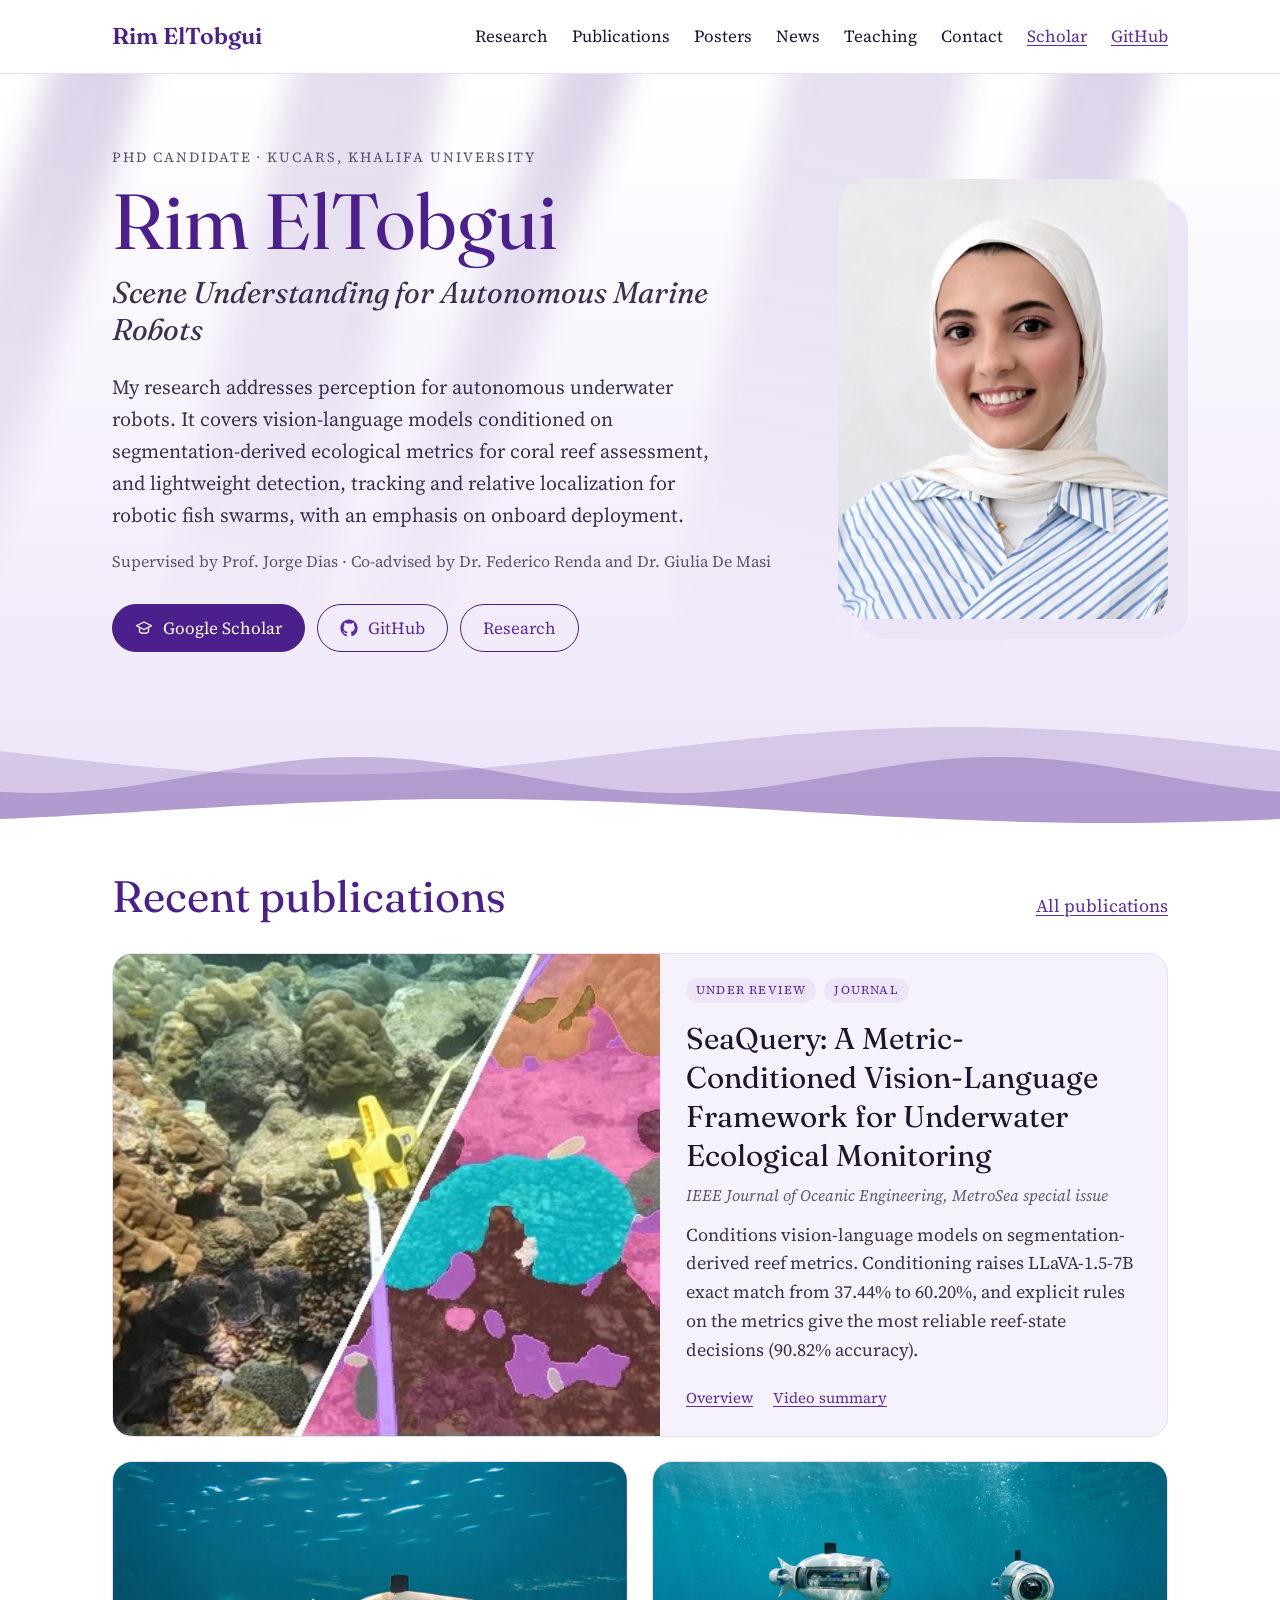
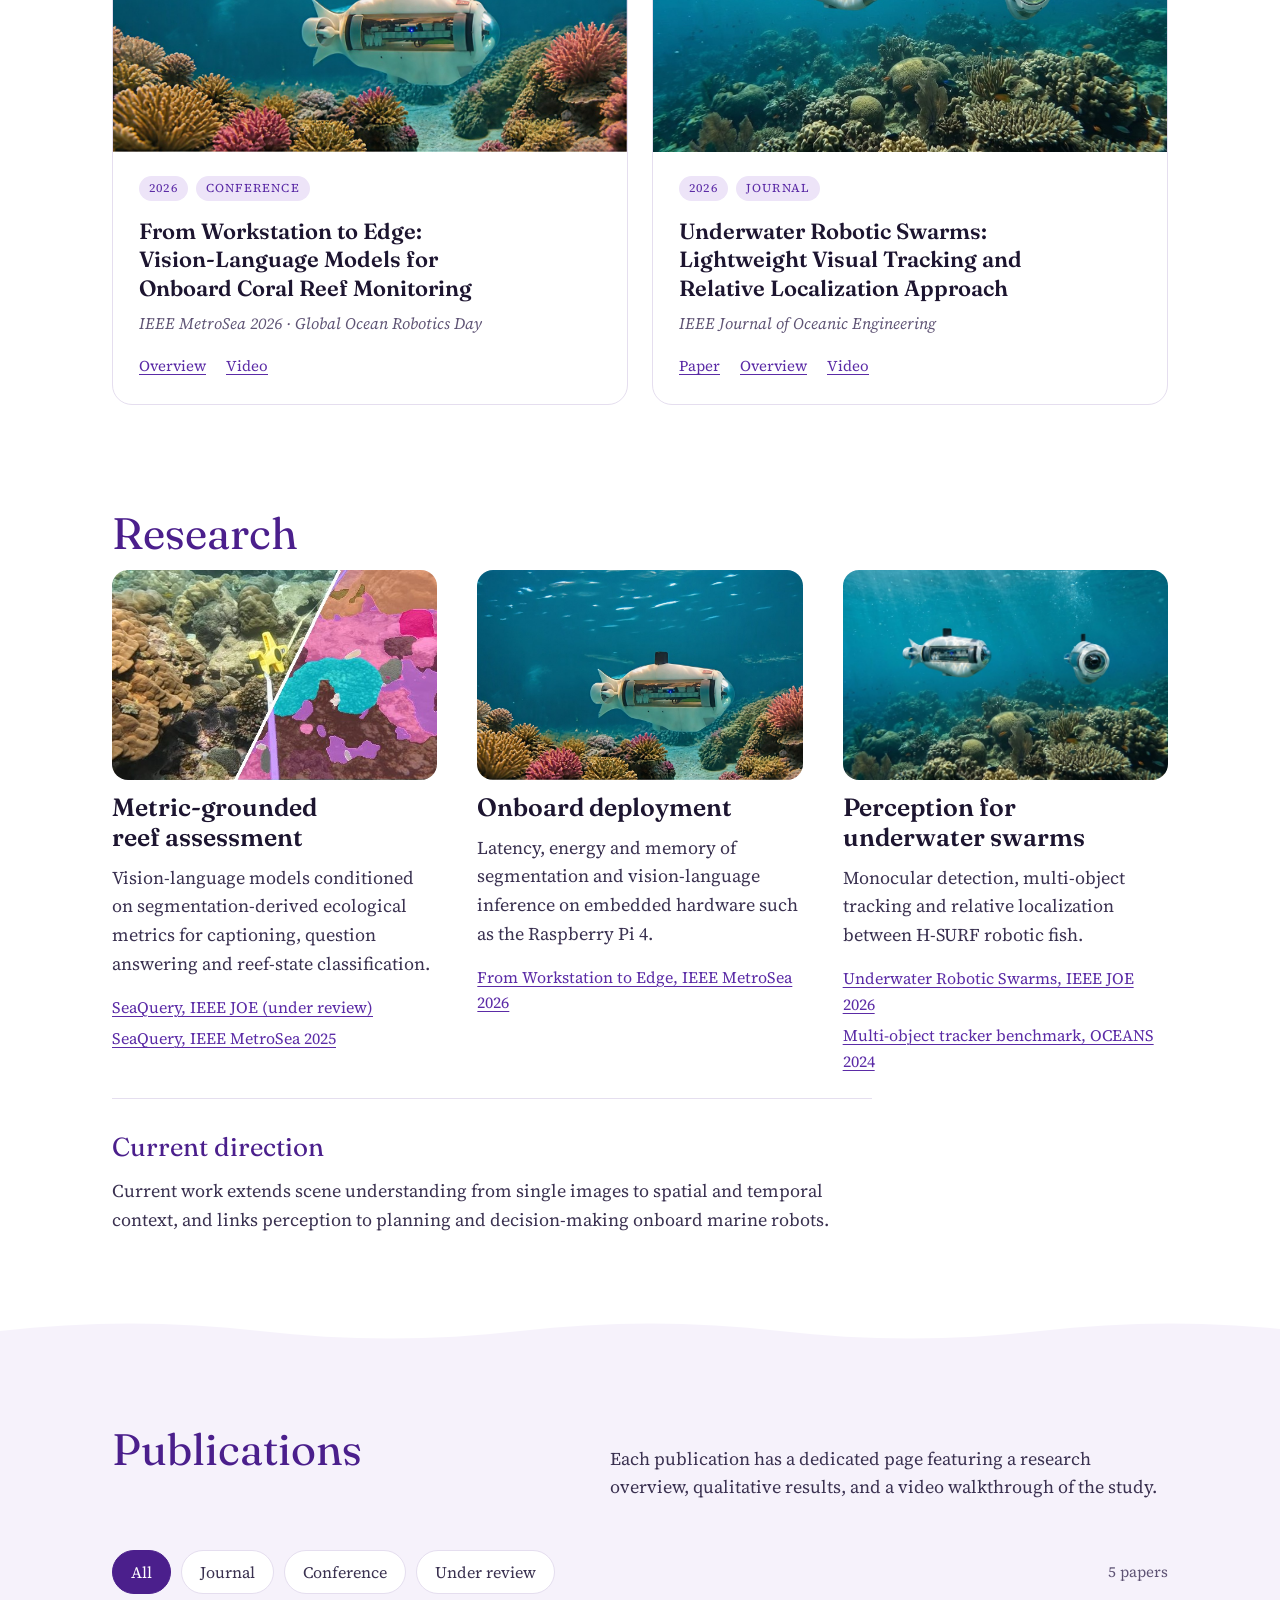
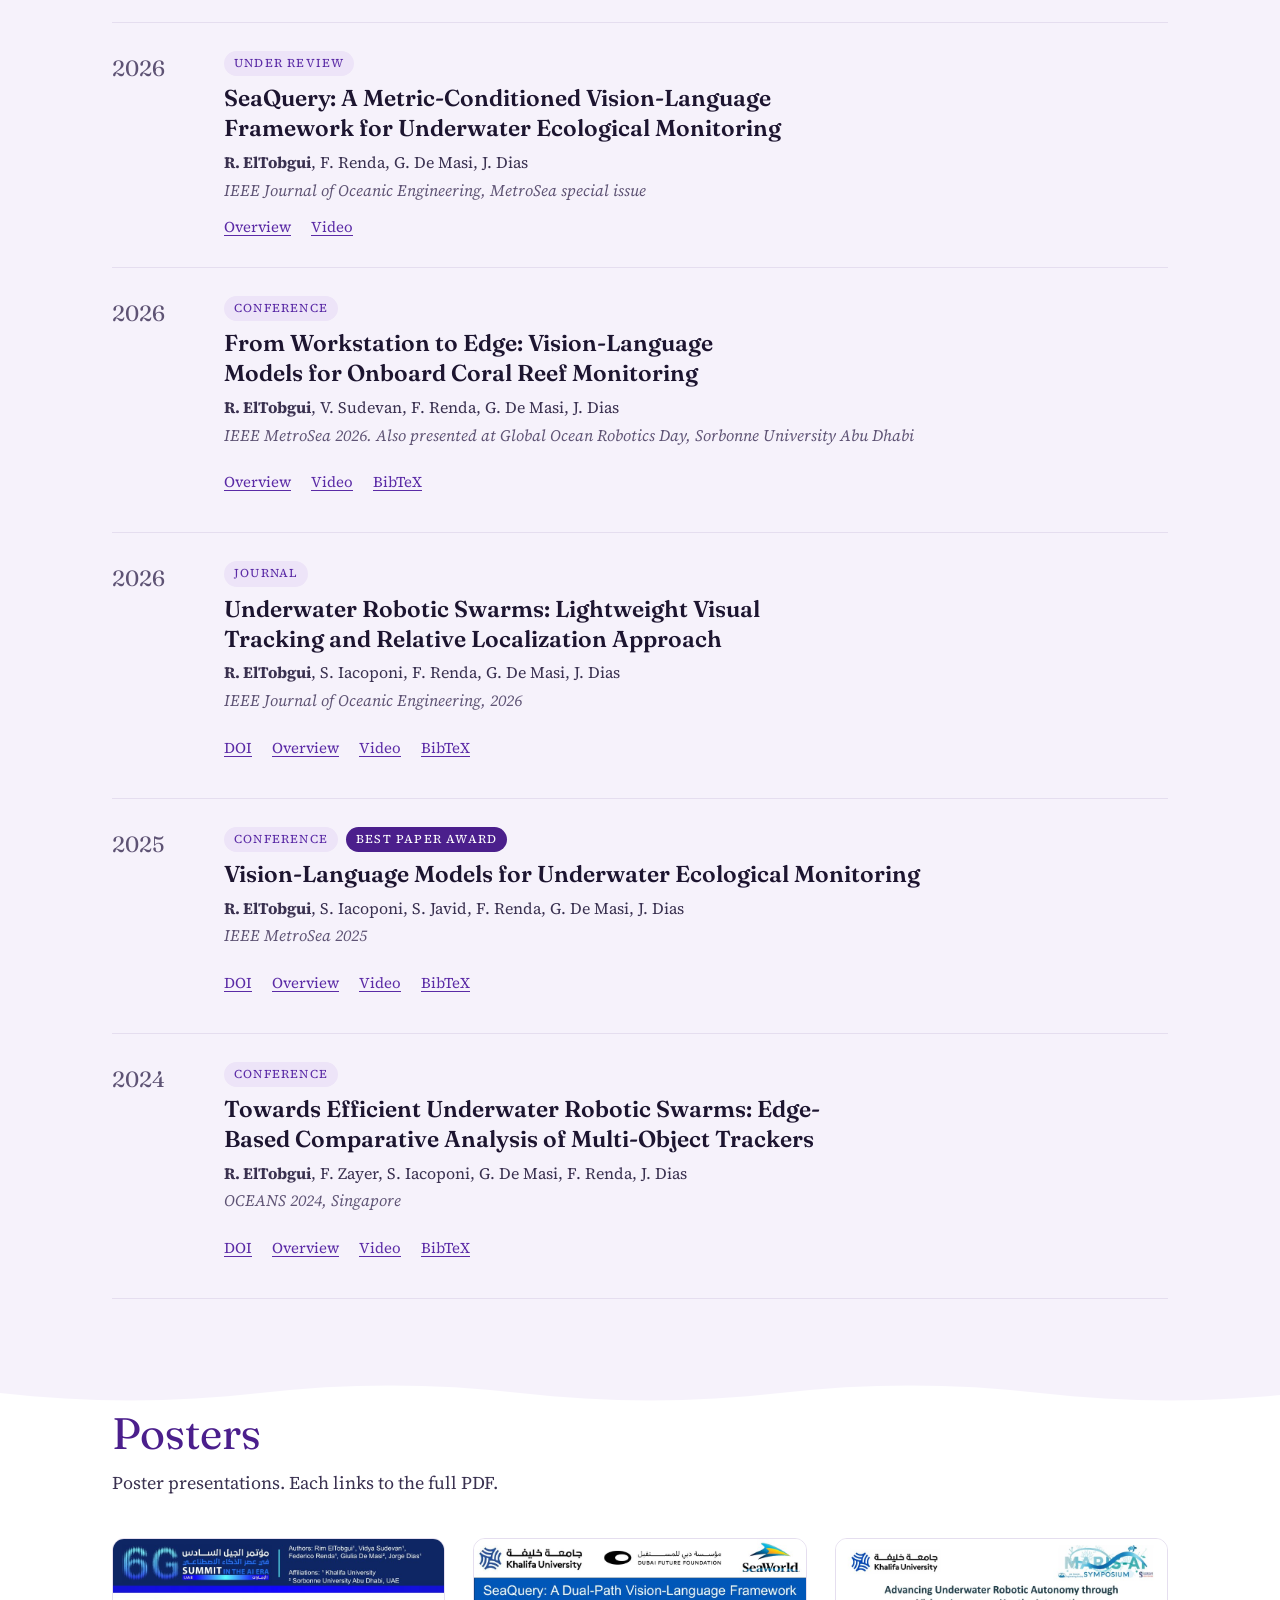
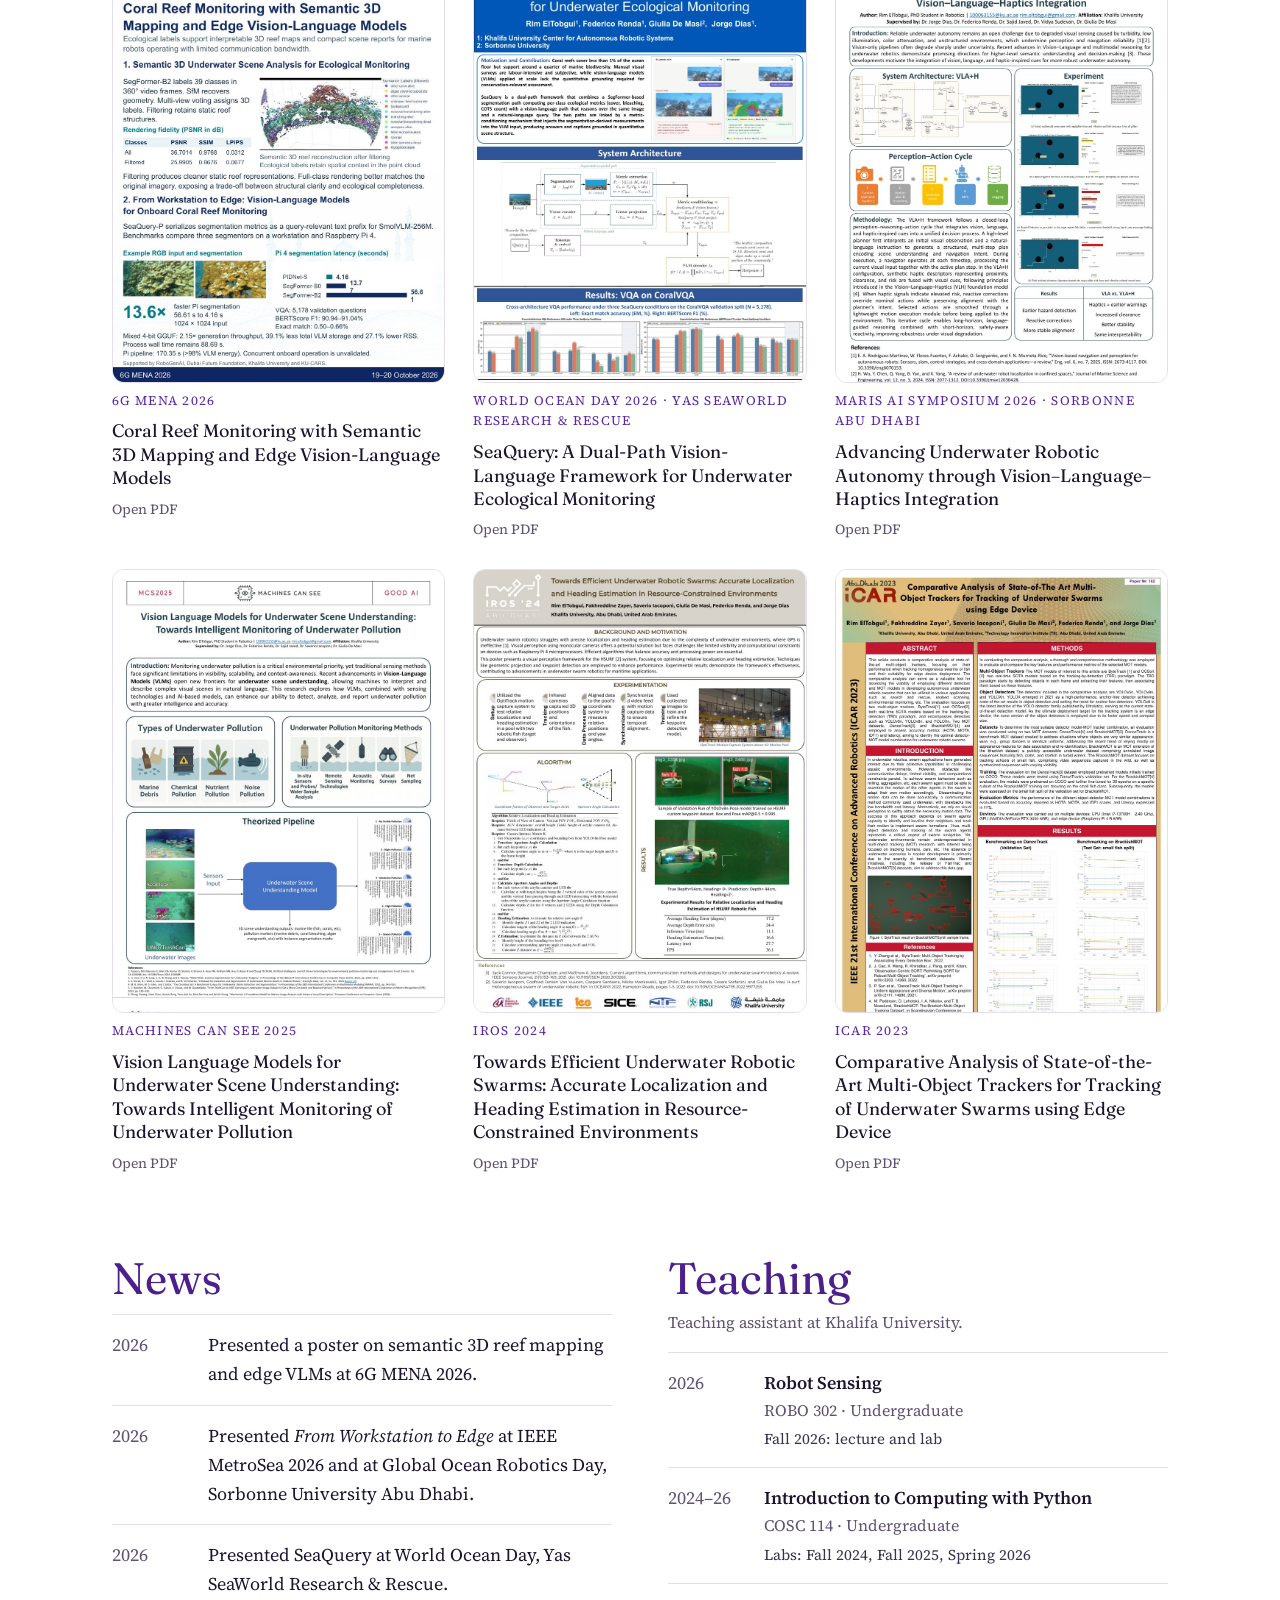
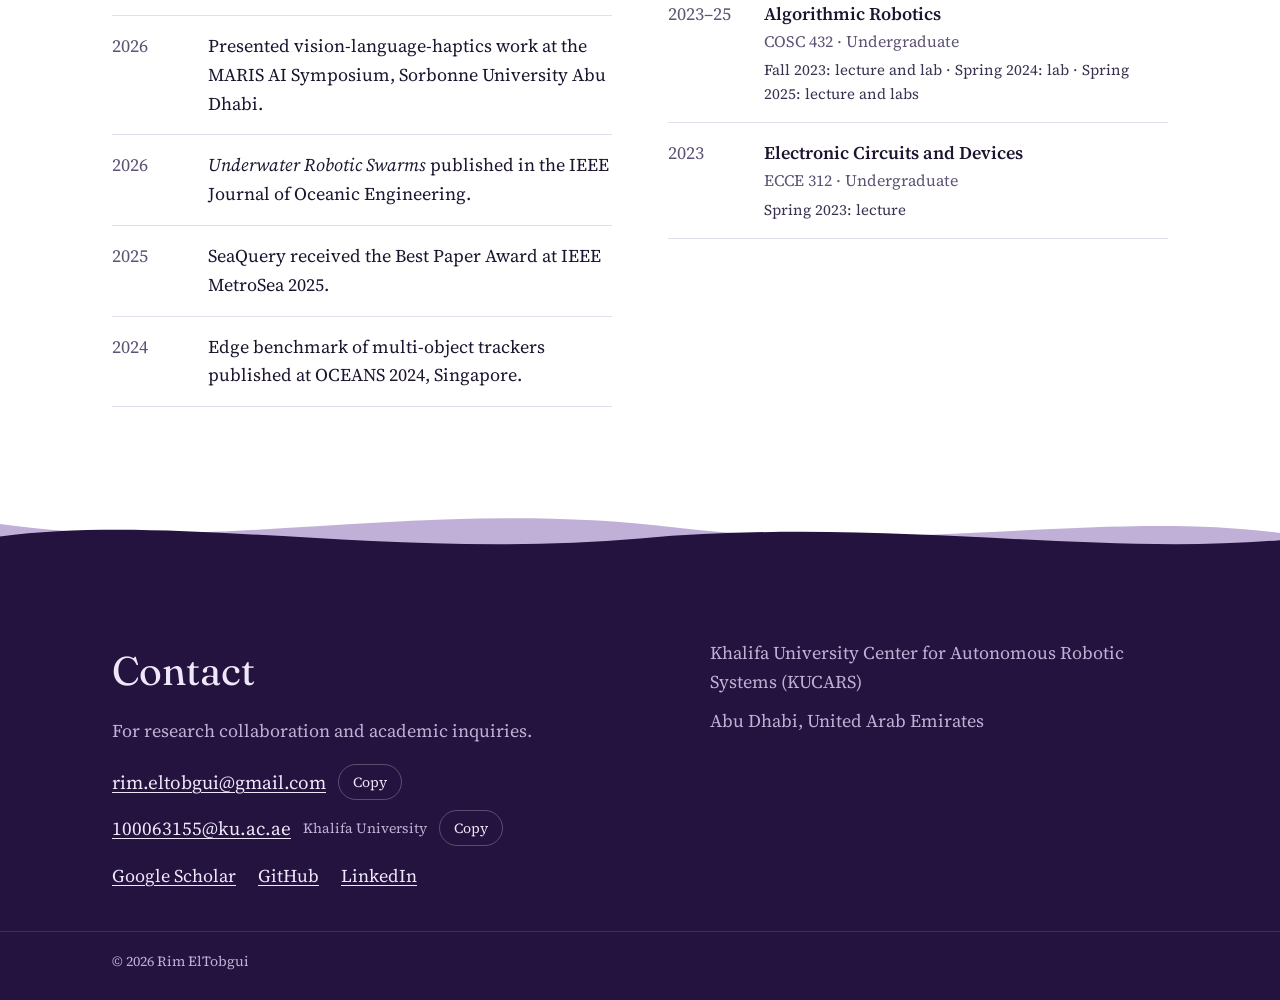
==== commit fae7047a: "Update index.html" ====
--- a/index.html
+++ b/index.html
@@ -106,7 +106,6 @@
 <section id="research" class="section">
   <div class="wrap">
     <h2 class="section-title">Research</h2>
-    <p class="lede">The work examines how far scene understanding can be carried out on resource-constrained underwater platforms, from multi-robot tracking and localization to metric-grounded ecological assessment. Each paper has its own page with an overview, qualitative results and a video summary.</p>
     <div class="threads">
       <article class="thread">
         <img src="img/rs-split.jpg" alt="Reef photo that turns into its segmentation overlay along a diagonal split" loading="lazy">
@@ -140,7 +139,8 @@
   <div class="wrap">
     <div class="pubs-head">
       <h2 class="section-title">Publications</h2>
-      <a href="https://scholar.google.com/citations?user=j8RVJ1IAAAAJ&amp;hl=en">All papers on Google Scholar</a>
+      <p class="lede">Each publication has a dedicated page featuring a research overview, qualitative results, and a video walkthrough of the study.</p>
+        
     </div>
     <div class="filters" role="group" aria-label="Filter publications">
       <button type="button" class="chip" data-filter="all" aria-pressed="true">All</button>
--- a/css/site.css
+++ b/css/site.css
@@ -356,3 +356,4 @@
 .thread img { height: 210px; }
 .list.teach .where { display: block; }
 .terms-list { display: block; margin-top: 4px; font-size: 15px; color: var(--ink-2); }
+.video-sub { margin: 0 0 12px; font-family: var(--display); font-weight: 400; font-size: 24px; color: var(--ink); }
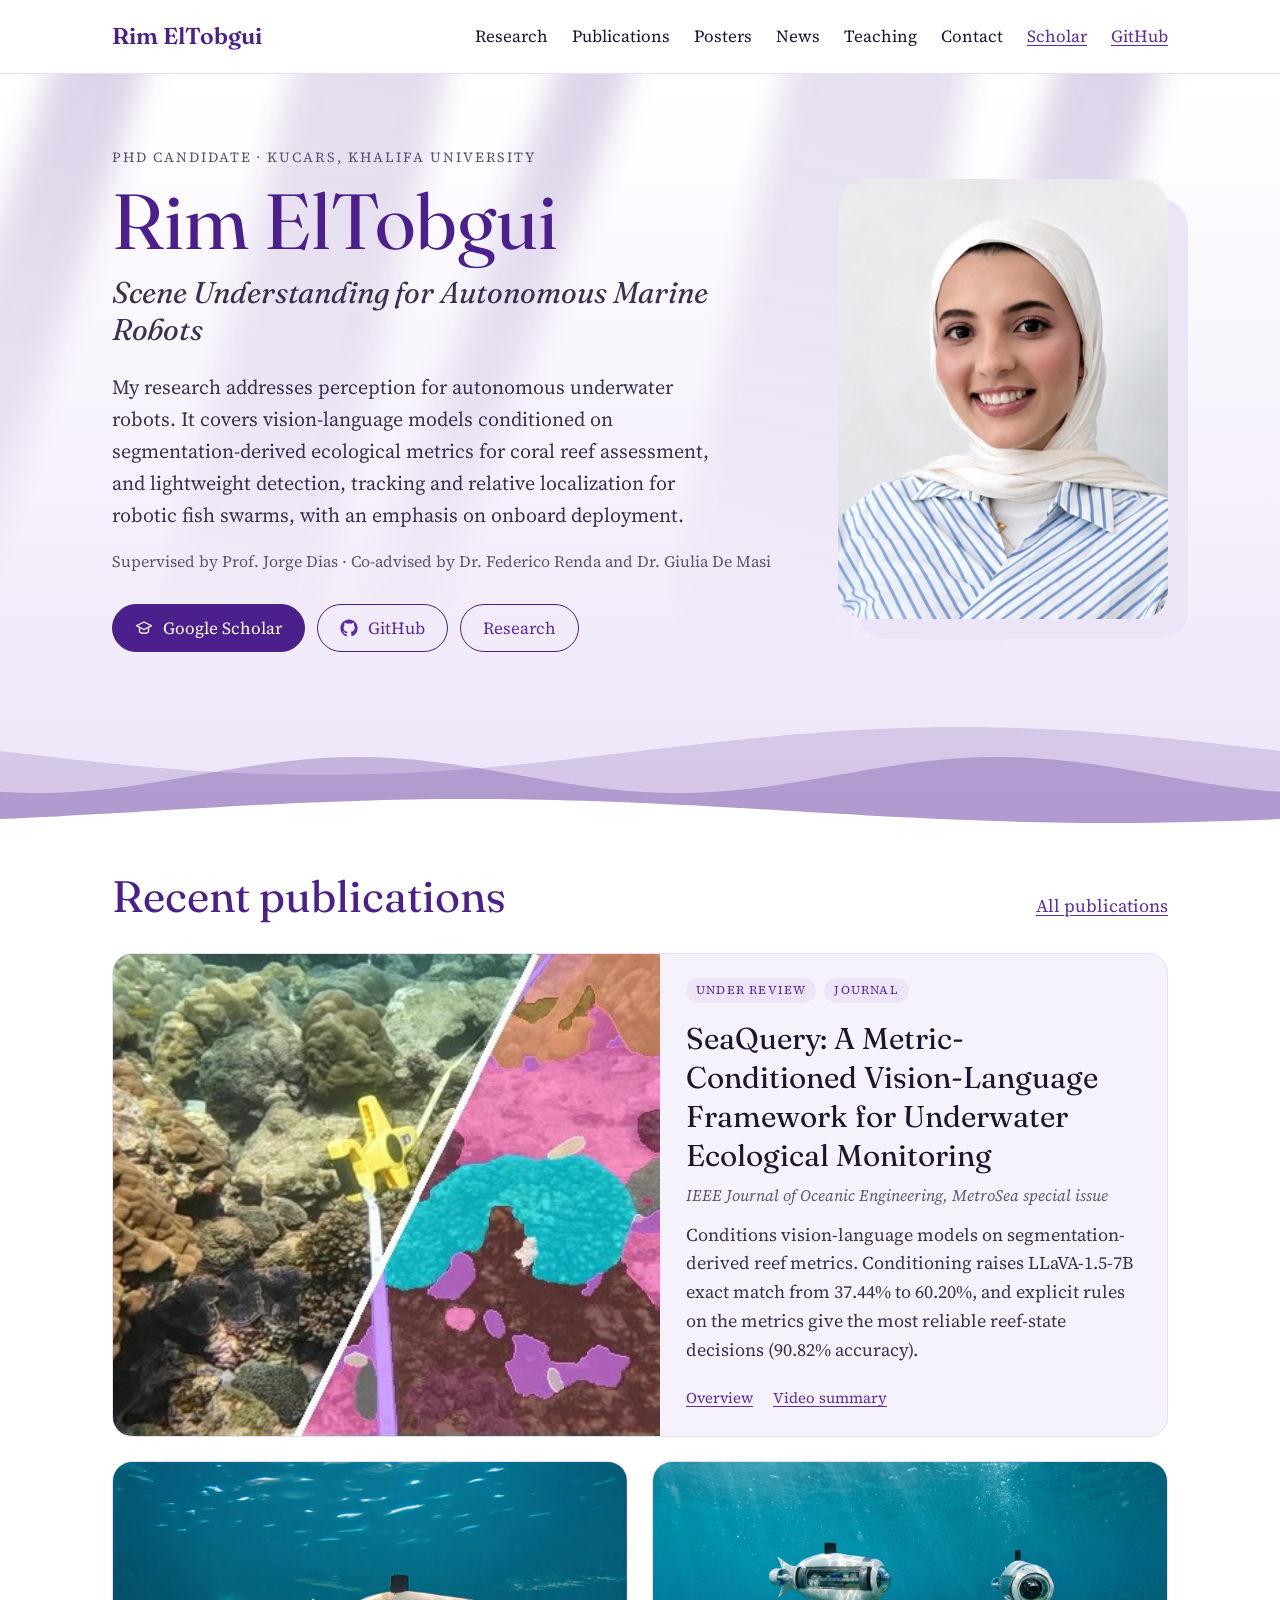
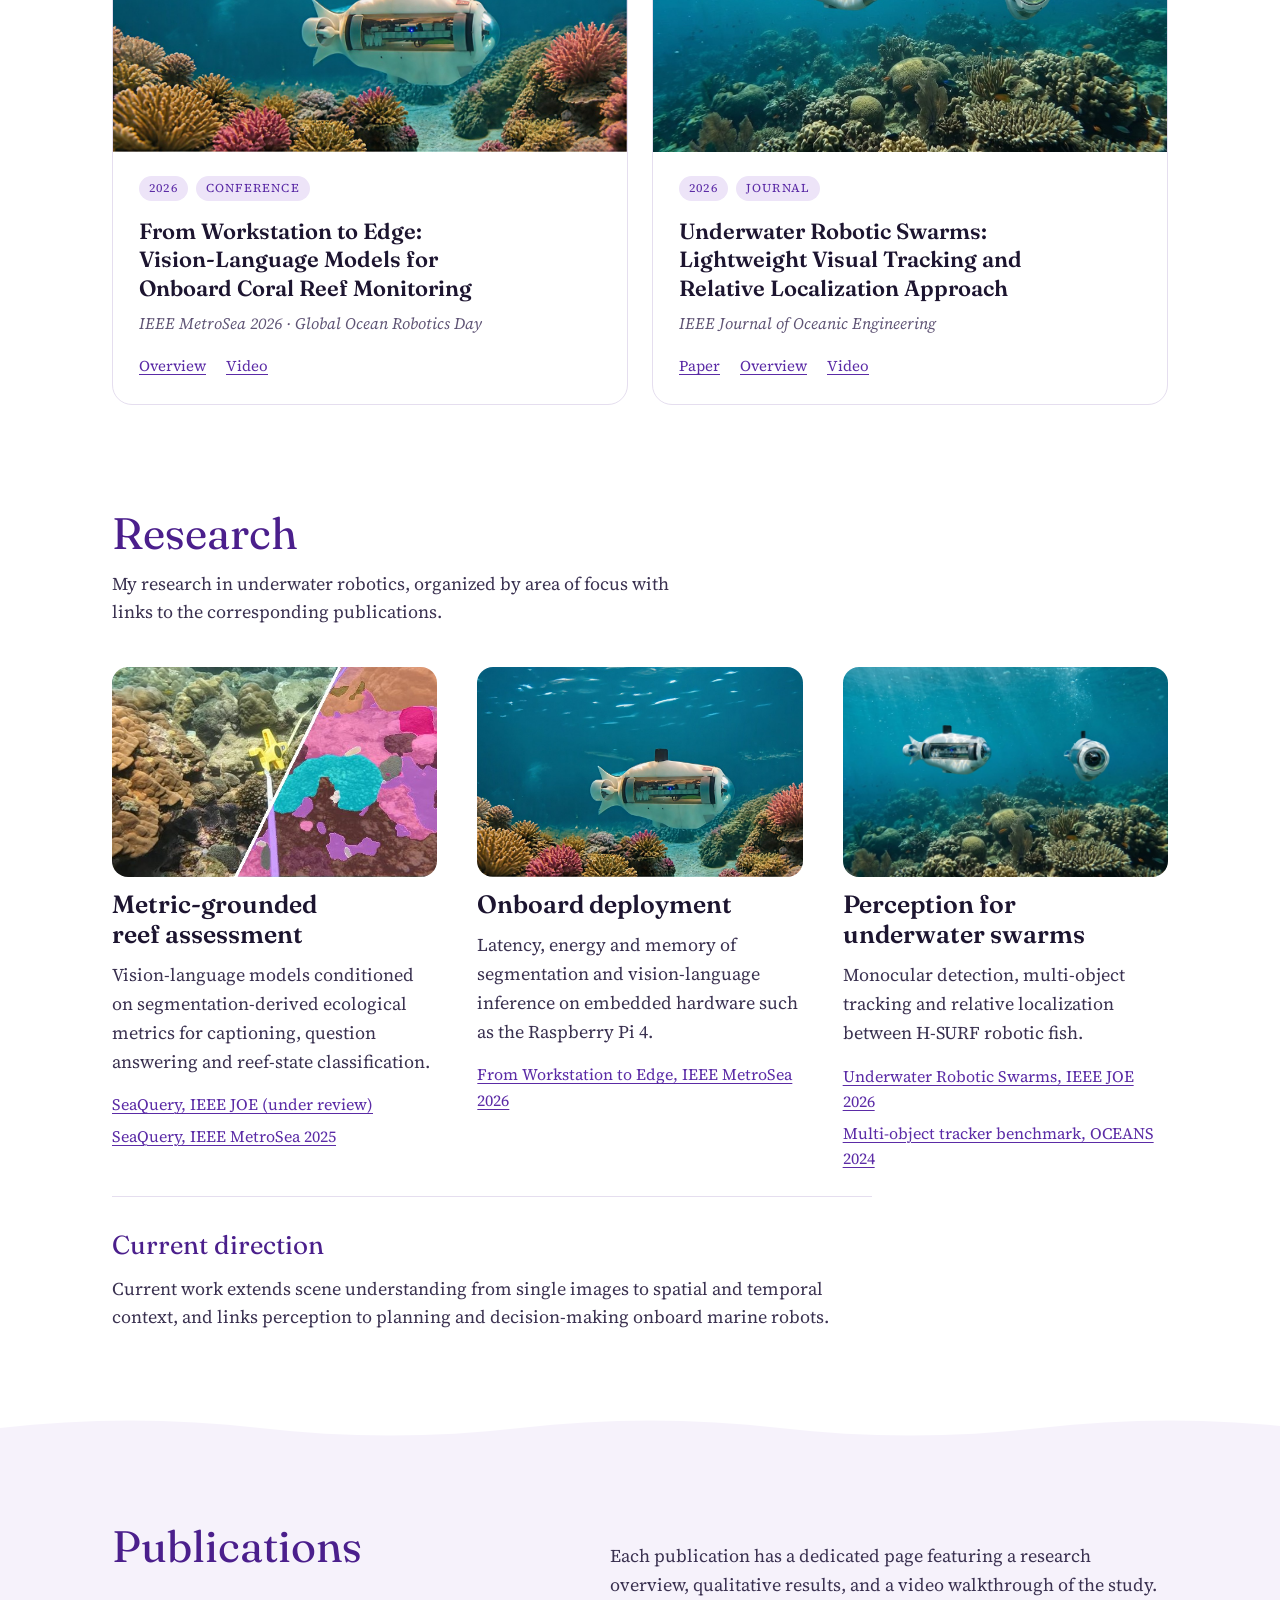
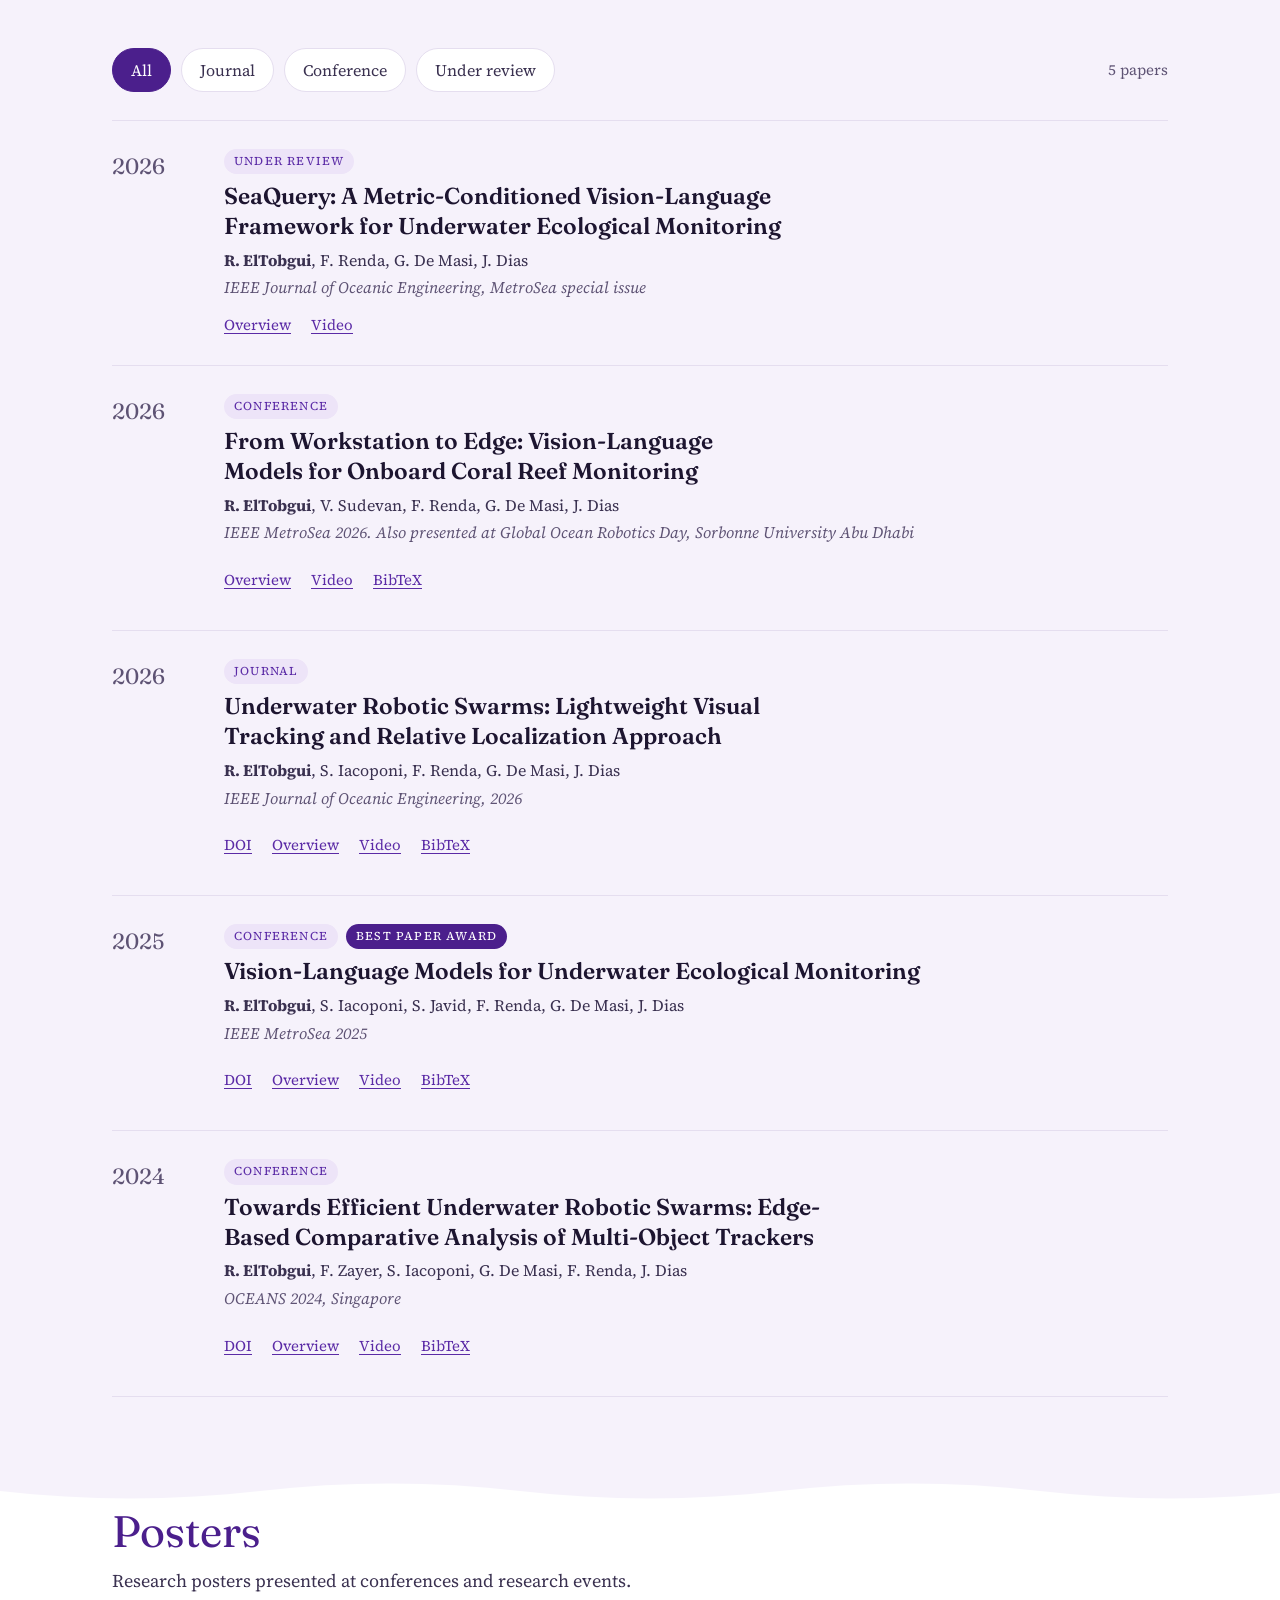
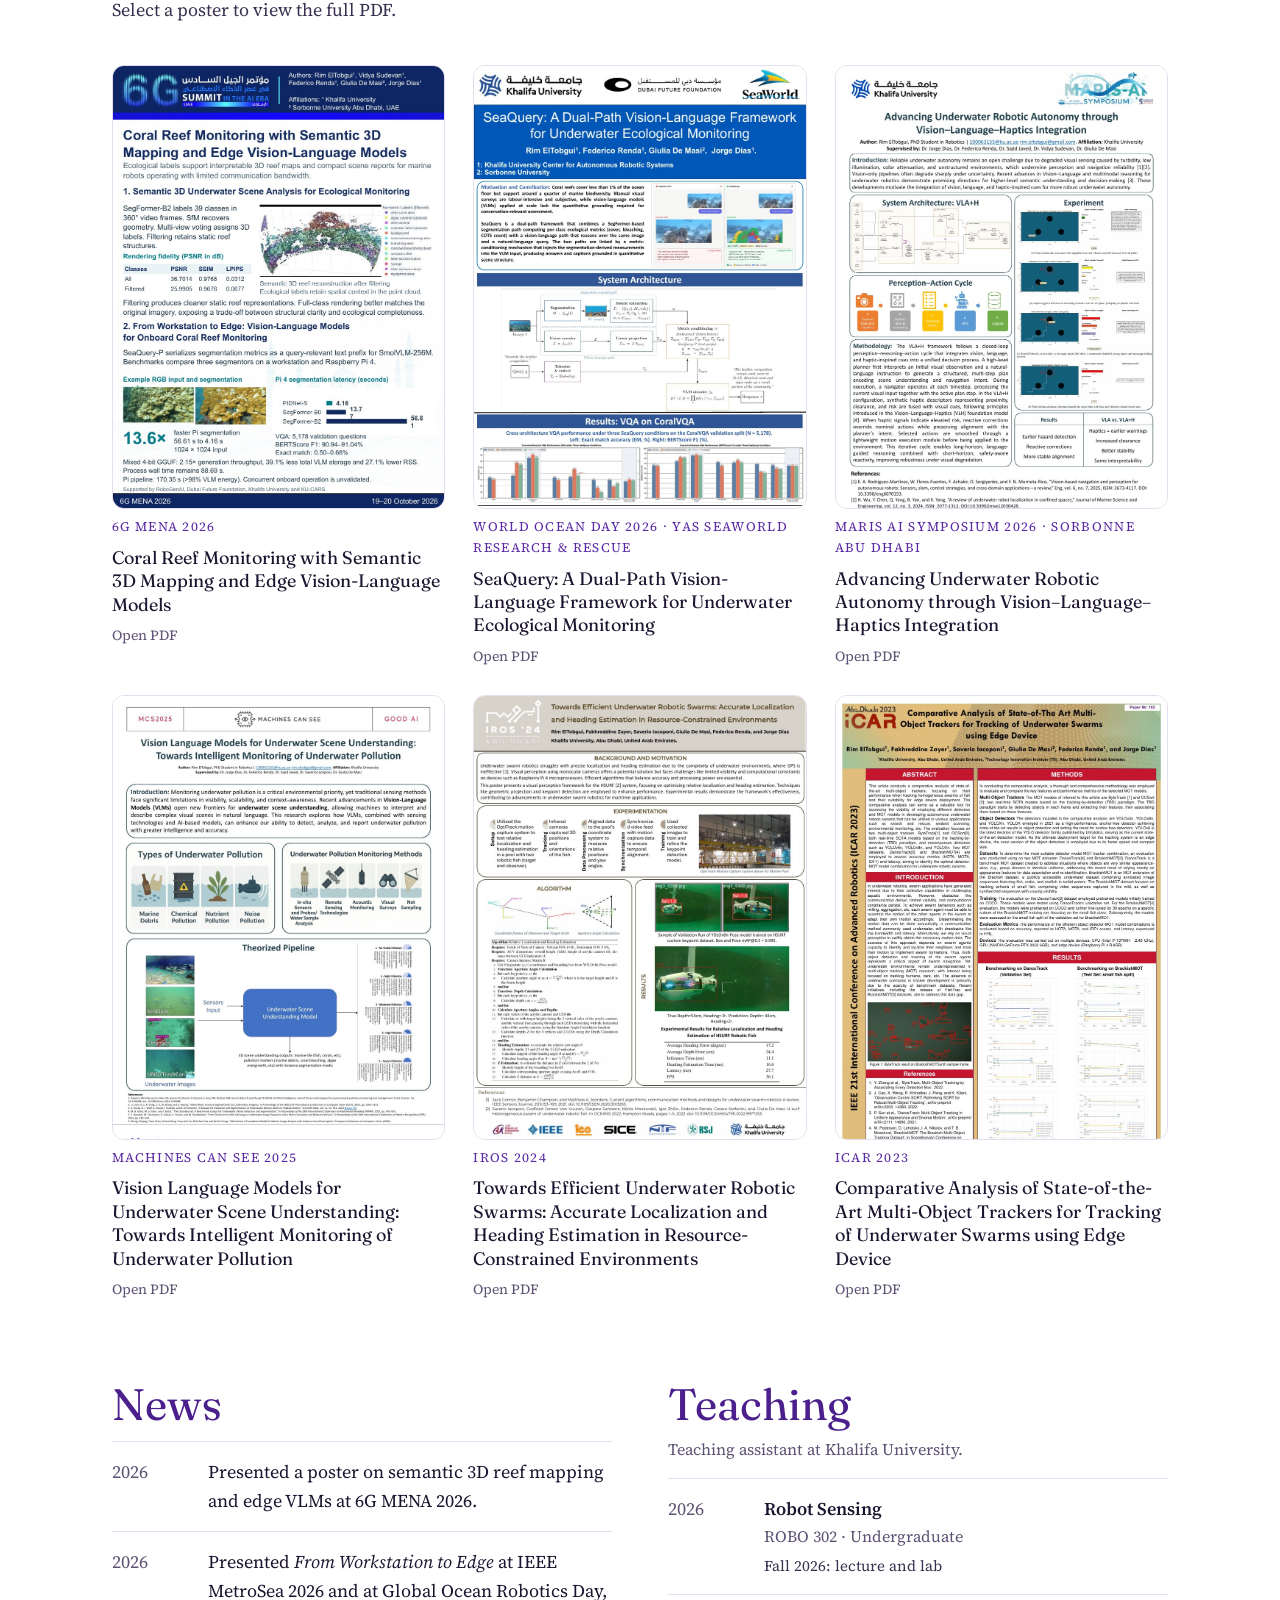
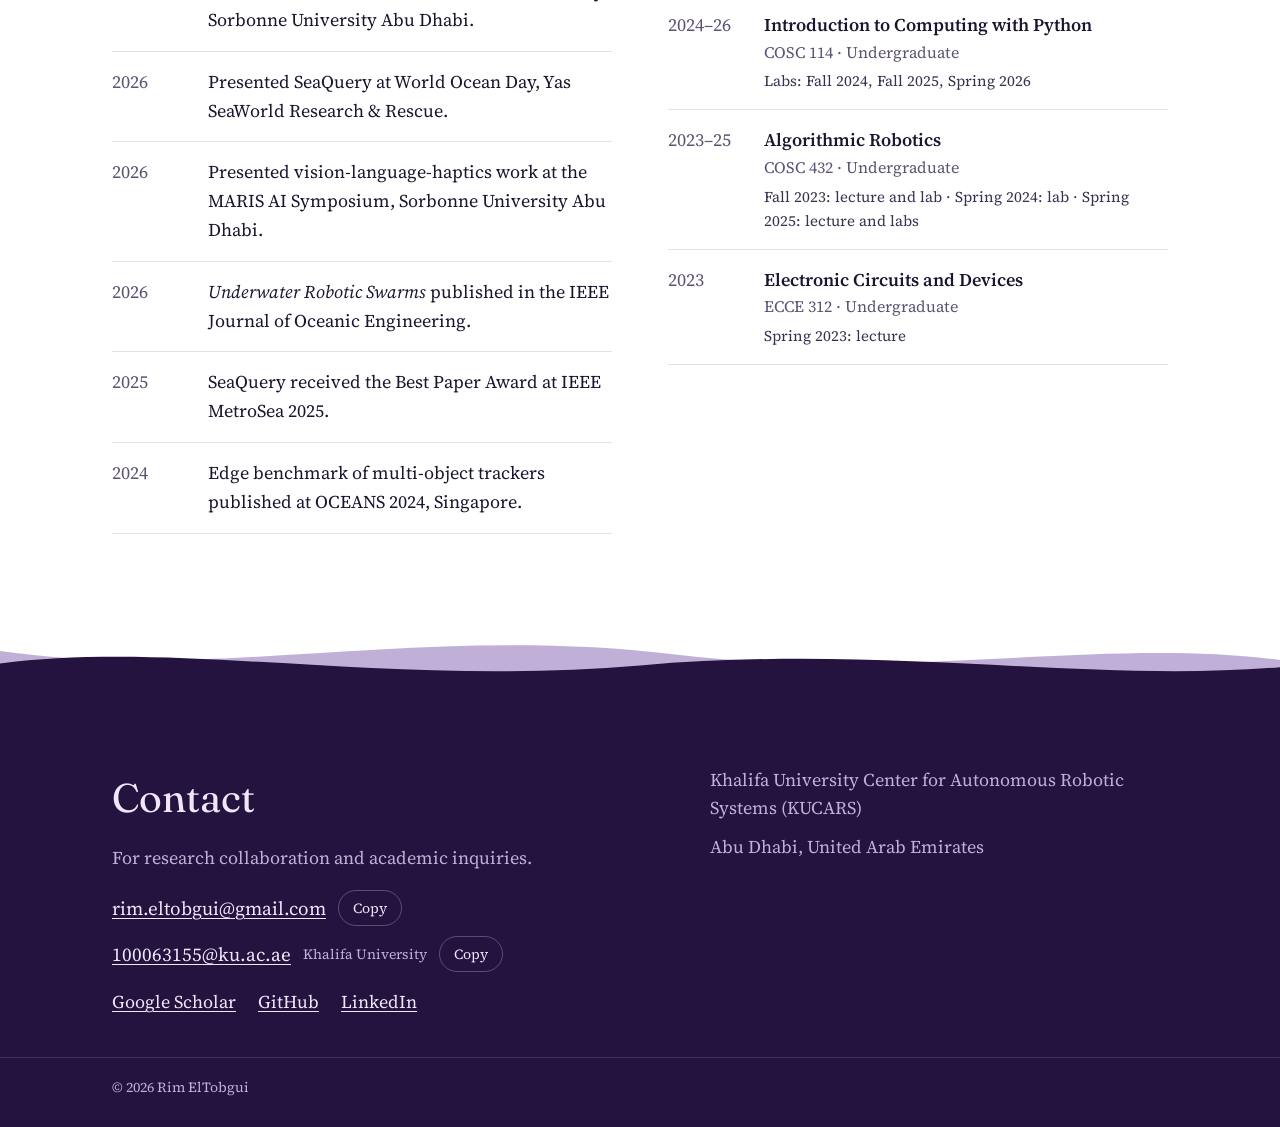
==== commit f919c2be: "Update index.html" ====
--- a/index.html
+++ b/index.html
@@ -106,6 +106,7 @@
 <section id="research" class="section">
   <div class="wrap">
     <h2 class="section-title">Research</h2>
+    <p class="lede">My research in underwater robotics, organized by area of focus with links to the corresponding publications.</p>
     <div class="threads">
       <article class="thread">
         <img src="img/rs-split.jpg" alt="Reef photo that turns into its segmentation overlay along a diagonal split" loading="lazy">
@@ -252,7 +253,7 @@
 <section id="posters" class="section" style="padding-top: 0">
   <div class="wrap">
     <h2 class="section-title">Posters</h2>
-    <p class="lede">Poster presentations. Each links to the full PDF.</p>
+    <p class="lede">Research posters presented at conferences and research events. Select a poster to view the full PDF.</p>
     <div class="posters">
       <a class="poster" href="posters/6gmena2026.pdf"><div class="thumb"><img src="img/posters/6gmena2026.jpg" alt="" loading="lazy"></div><span class="venue-tag">6G MENA 2026</span><strong>Coral Reef Monitoring with Semantic 3D Mapping and Edge Vision-Language Models</strong><span class="open">Open PDF</span></a>
       <a class="poster" href="posters/seaworld2026.pdf"><div class="thumb"><img src="img/posters/seaworld2026.jpg" alt="" loading="lazy"></div><span class="venue-tag">World Ocean Day 2026 · Yas SeaWorld Research &amp; Rescue</span><strong>SeaQuery: A Dual-Path Vision-Language Framework for Underwater Ecological Monitoring</strong><span class="open">Open PDF</span></a>
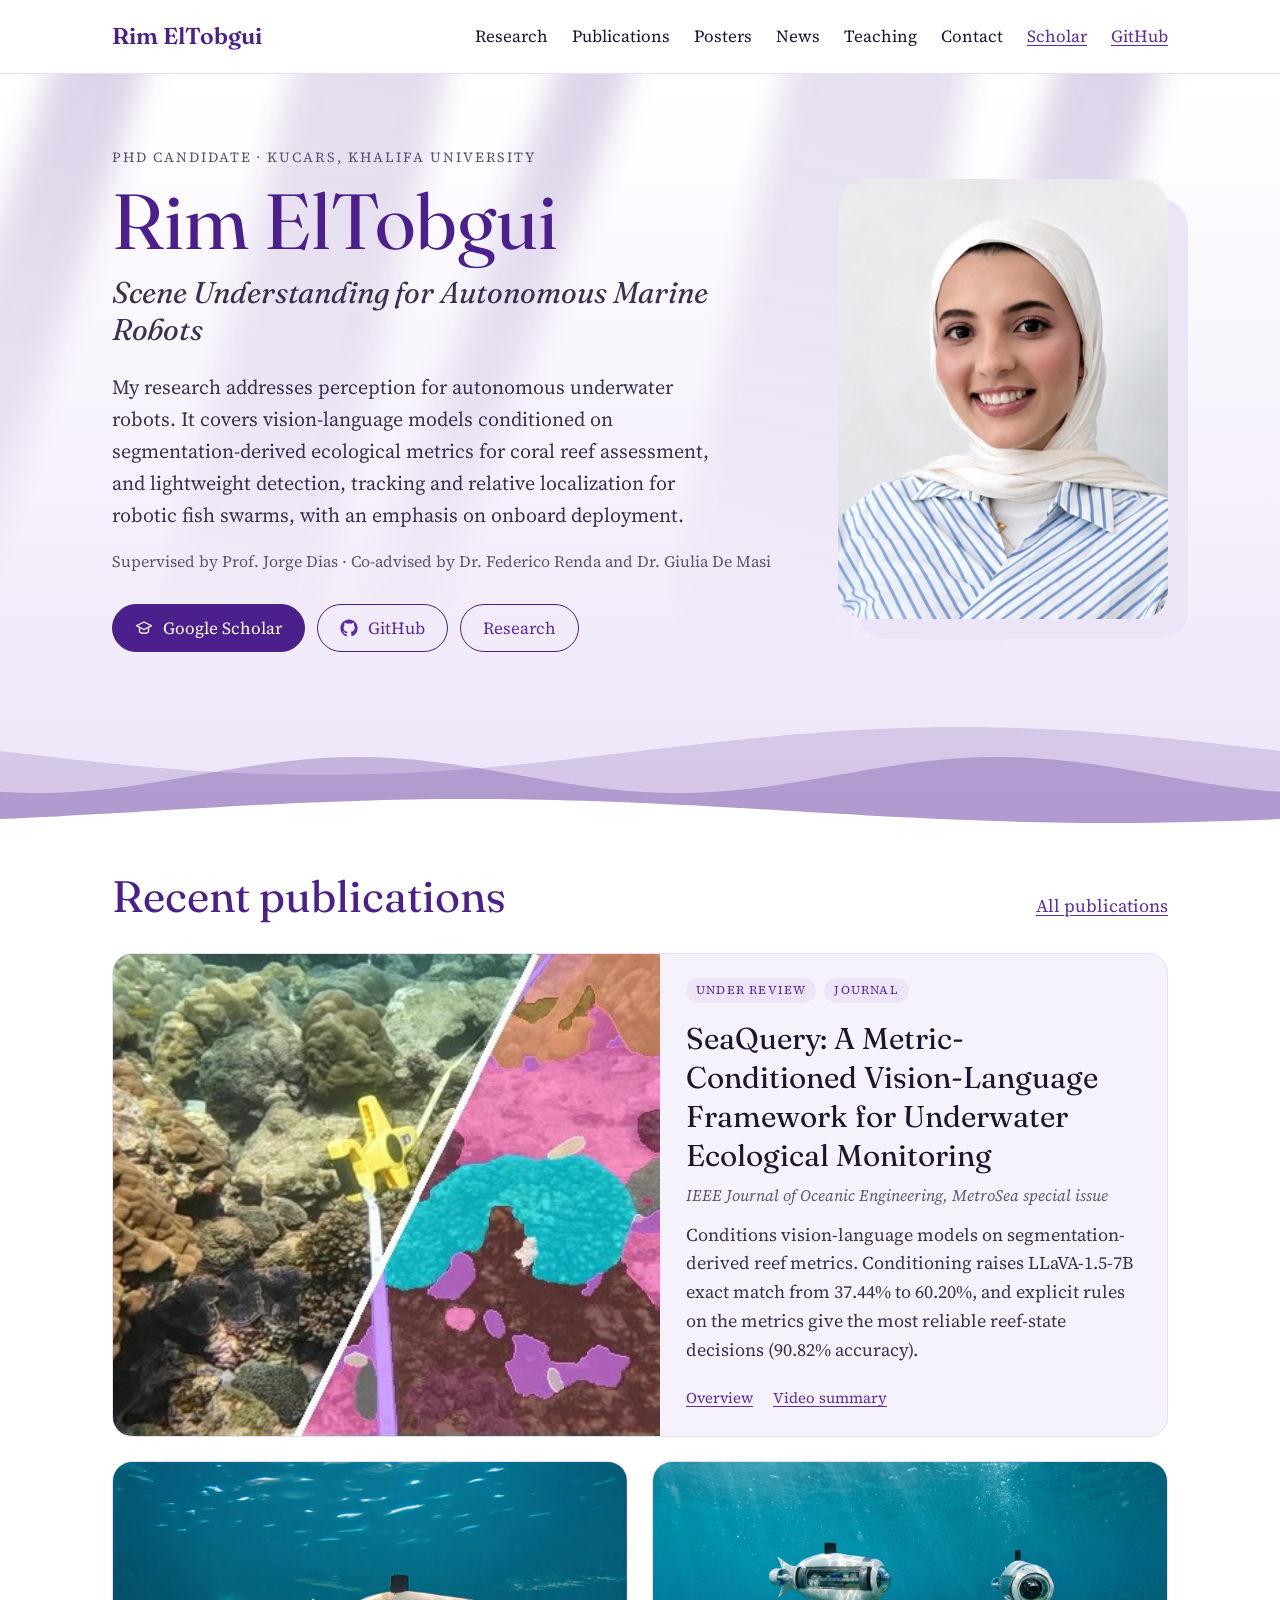
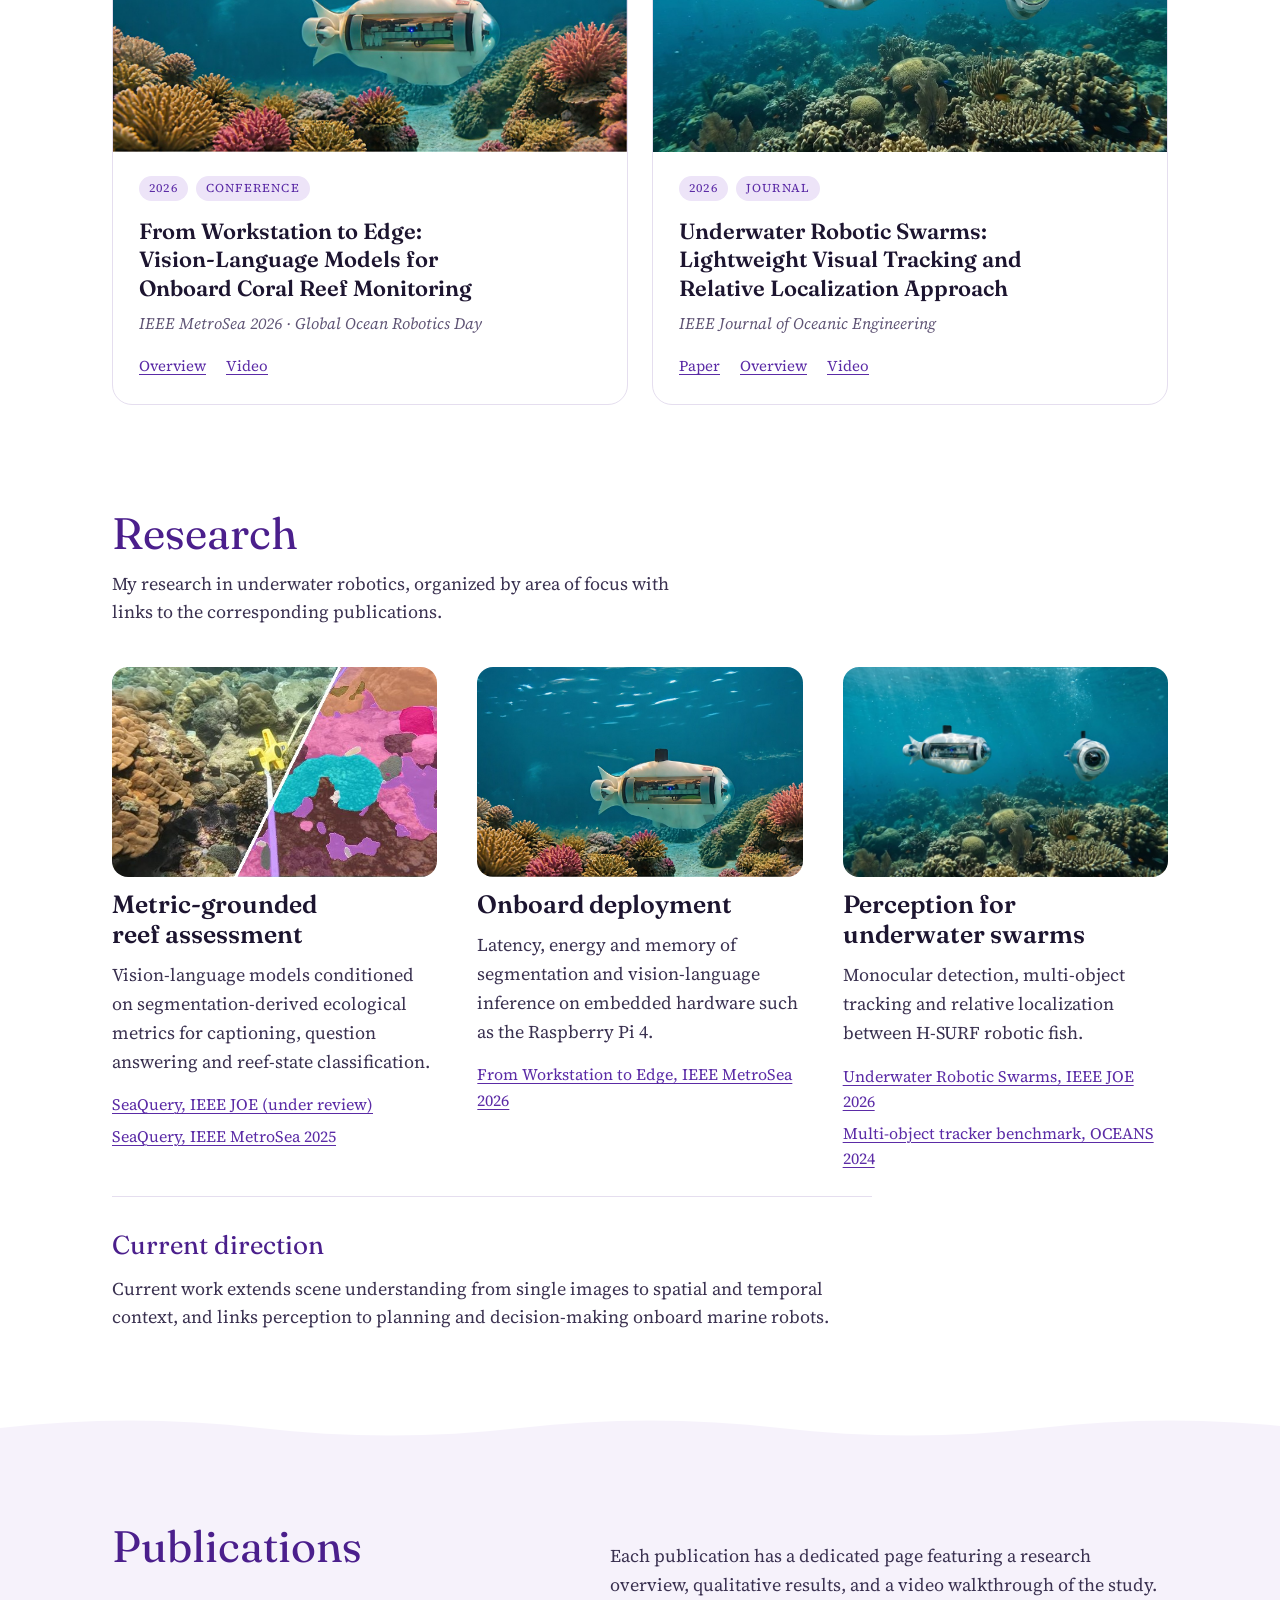
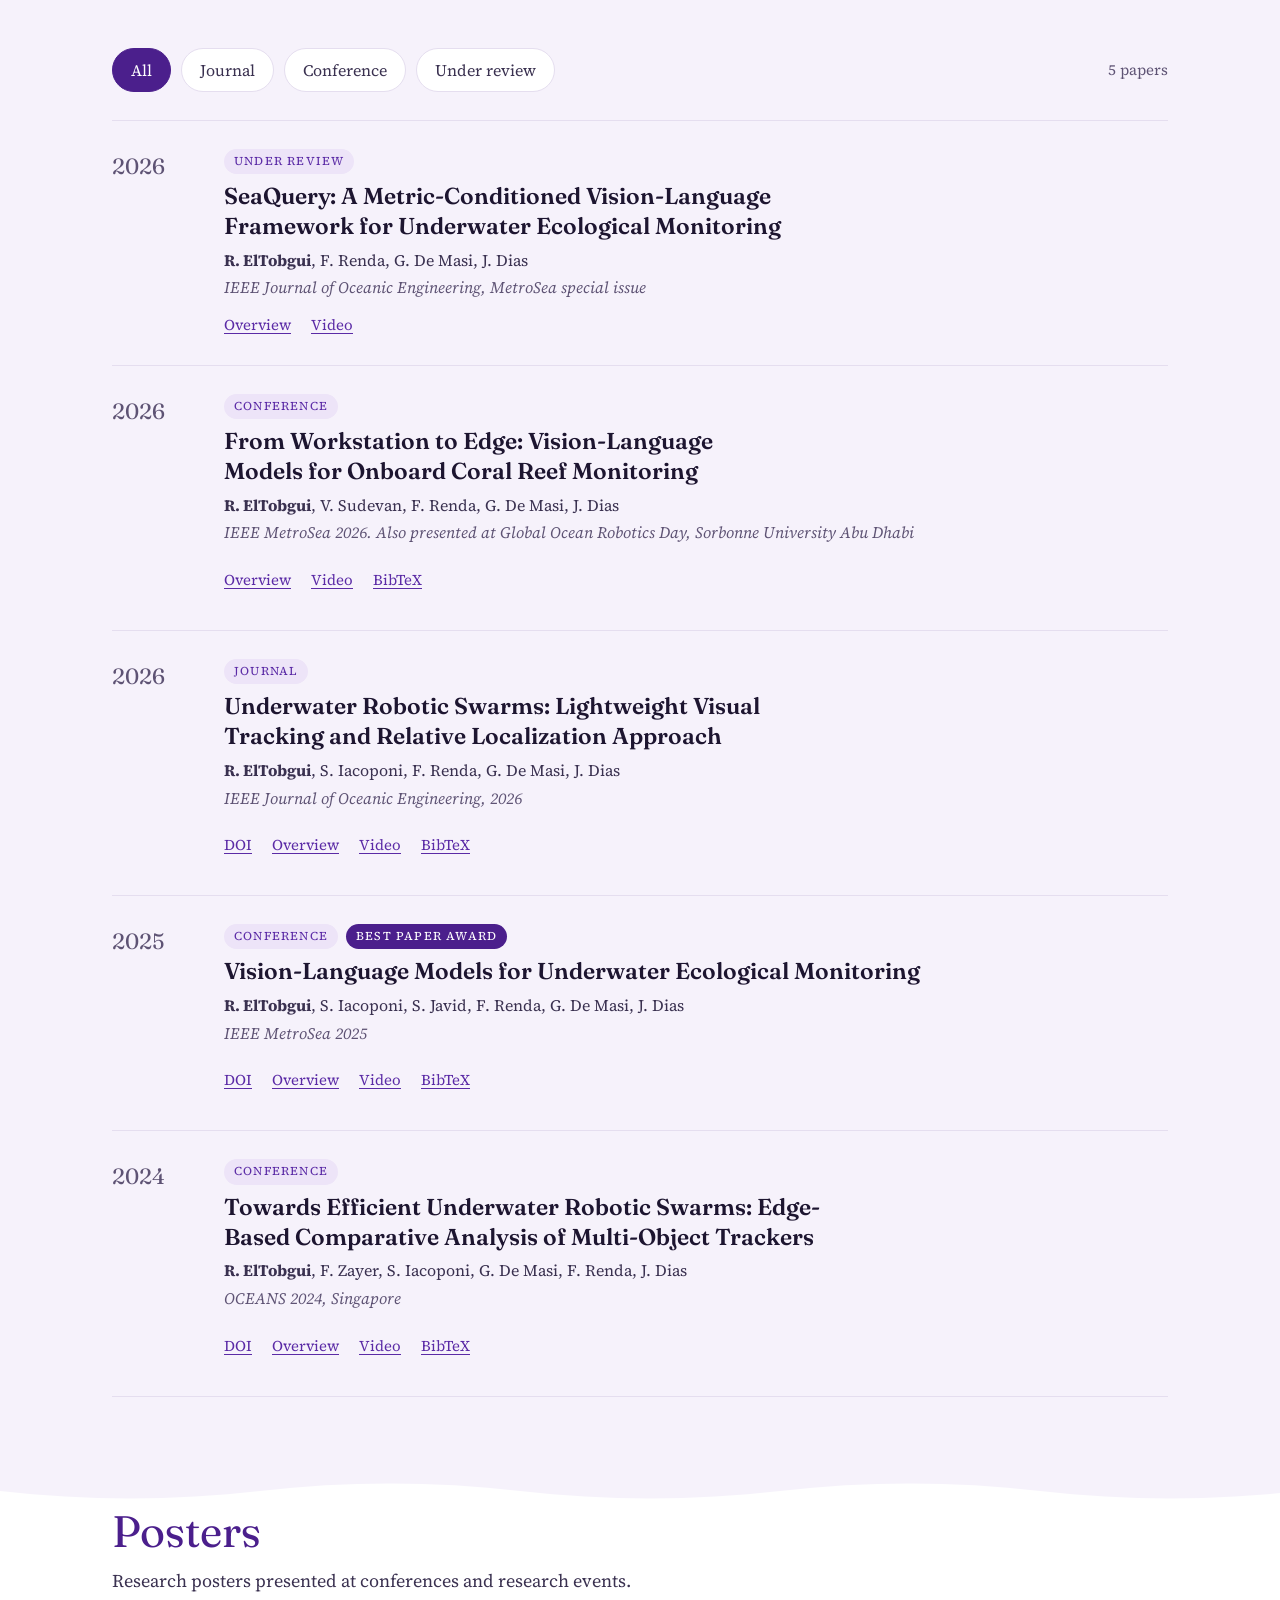
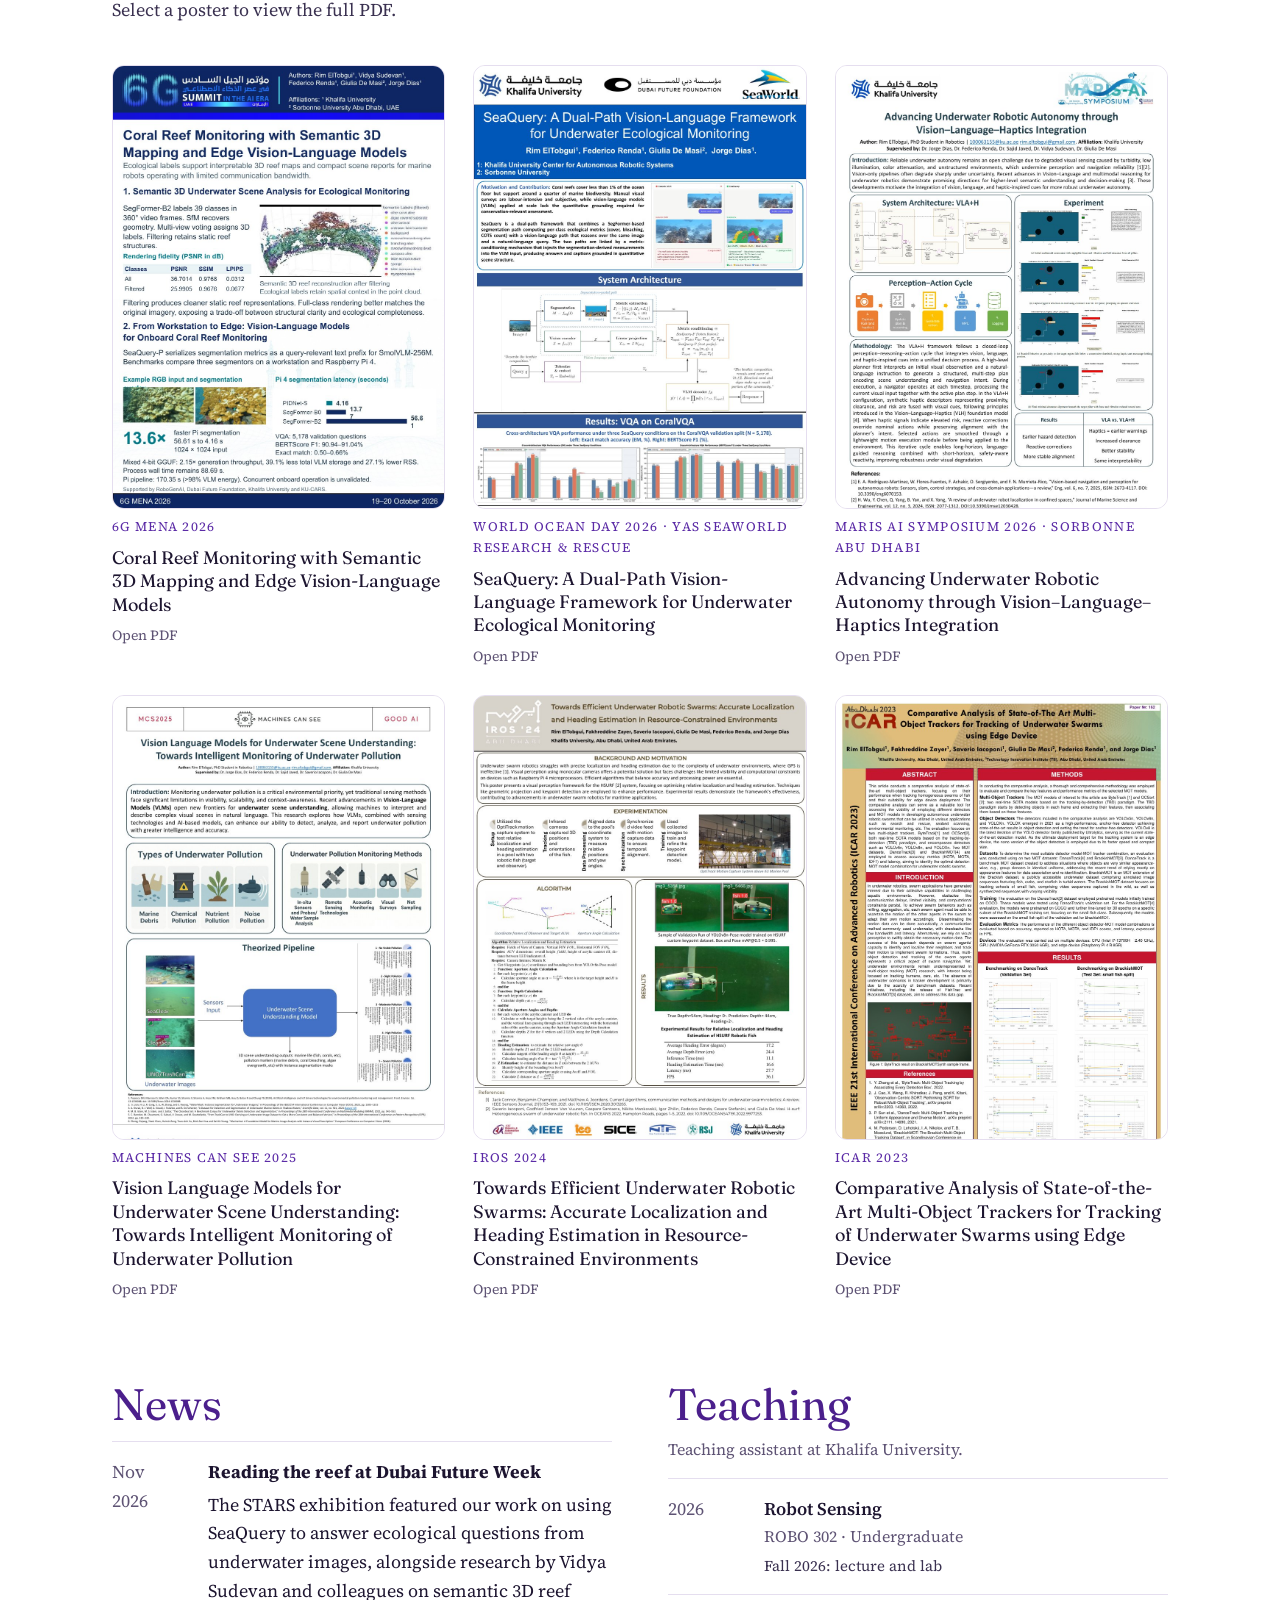
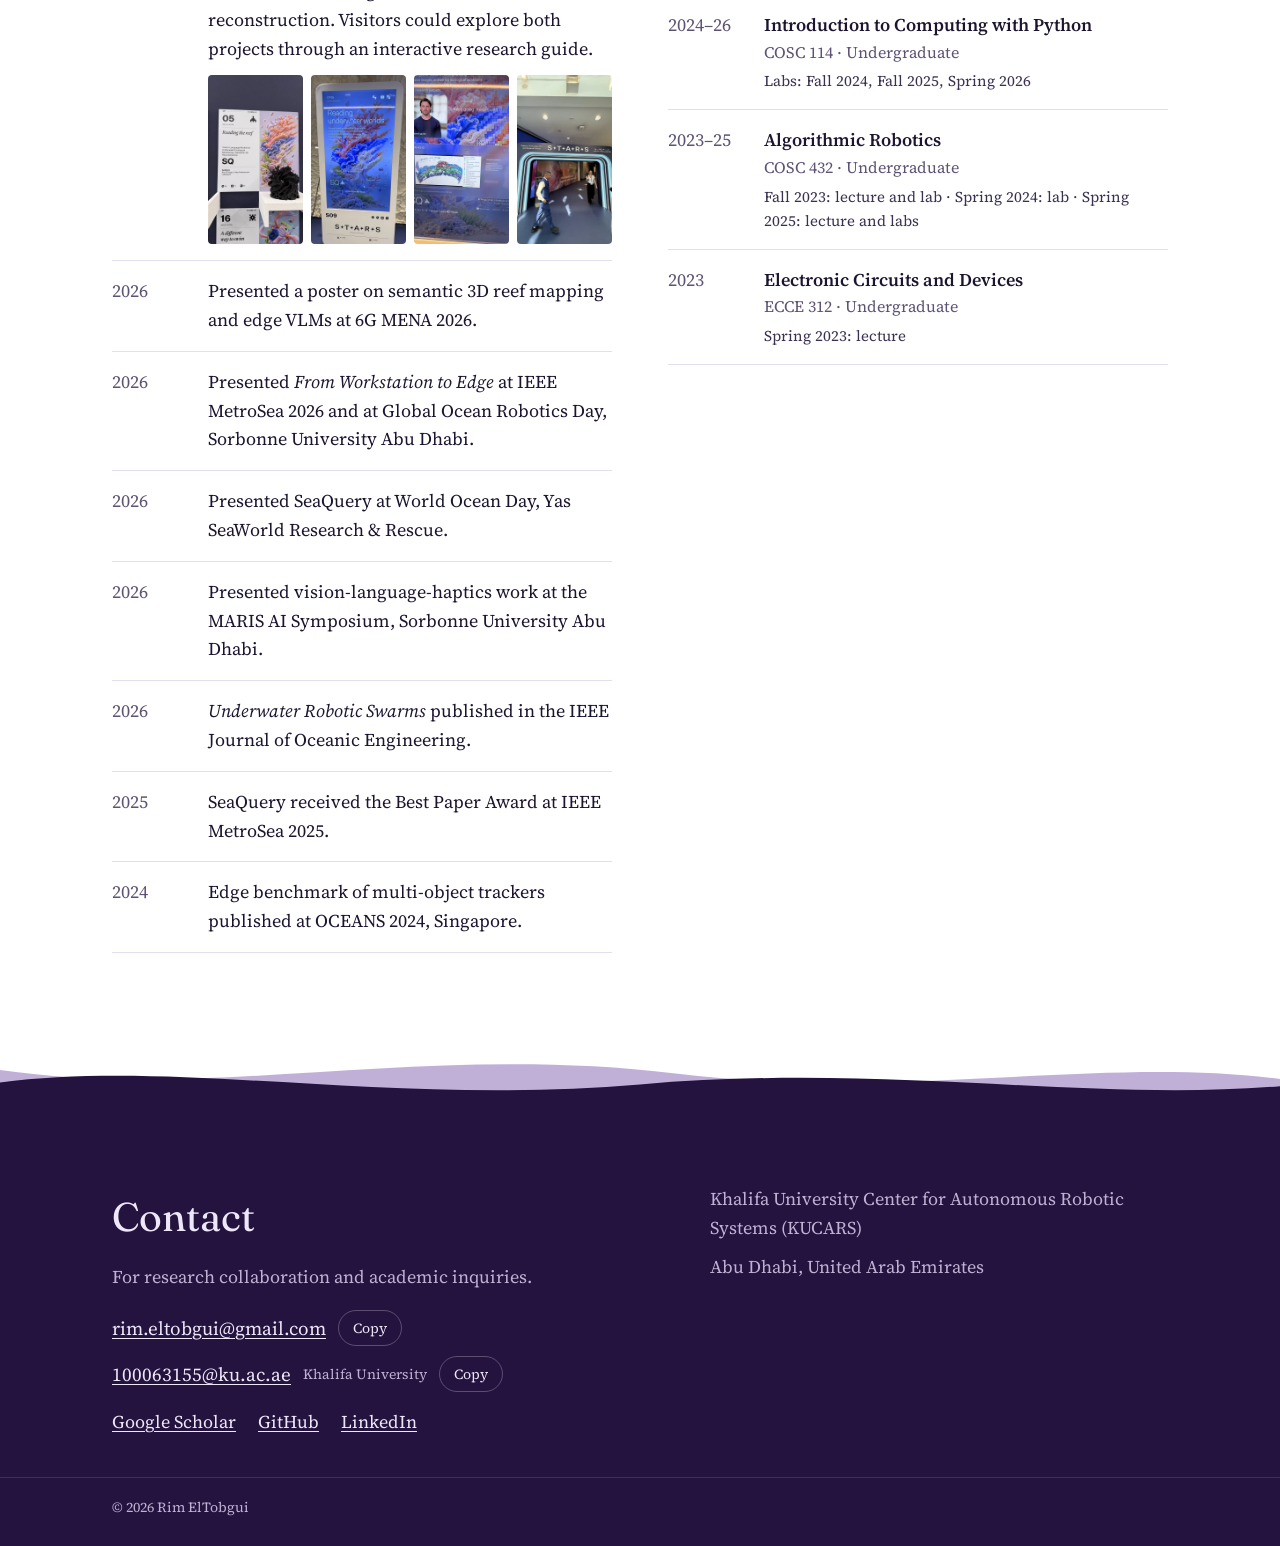
==== commit fcdb6204: "Feature Reading the reef at the Dubai Future Week STARS exhibition" ====
--- a/index.html
+++ b/index.html
@@ -273,6 +273,19 @@
     <div>
       <h2 class="section-title">News</h2>
       <ul class="list">
+        <li>
+          <time class="when" datetime="2026-11">Nov 2026</time>
+          <div class="exhibition-news">
+            <strong>Reading the reef at Dubai Future Week</strong>
+            <p>The STARS exhibition featured our work on using SeaQuery to answer ecological questions from underwater images, alongside research by Vidya Sudevan and colleagues on semantic 3D reef reconstruction. Visitors could explore both projects through an interactive research guide.</p>
+            <div class="exhibition-photos">
+              <a href="img/stars/exhibit.webp"><img src="img/stars/exhibit.webp" alt="Exhibition panel for Reading the reef beside a coral model" width="864" height="1536" loading="lazy"></a>
+              <a href="img/stars/kiosk.webp"><img src="img/stars/kiosk.webp" alt="Reading underwater worlds on the interactive exhibition kiosk" width="864" height="1536" loading="lazy"></a>
+              <a href="img/stars/reconstruction.webp"><img src="img/stars/reconstruction.webp" alt="Exhibition screen showing a reef point cloud coloured by semantic class" width="864" height="1536" loading="lazy"></a>
+              <a href="img/stars/entrance.webp"><img src="img/stars/entrance.webp" alt="Entrance to the Science, Technology, Arts, and Research Summit" width="864" height="1536" loading="lazy"></a>
+            </div>
+          </div>
+        </li>
         <li><span class="when">2026</span><span>Presented a poster on semantic 3D reef mapping and edge VLMs at 6G MENA 2026.</span></li>
         <li><span class="when">2026</span><span>Presented <em>From Workstation to Edge</em> at IEEE MetroSea 2026 and at Global Ocean Robotics Day, Sorbonne University Abu Dhabi.</span></li>
         <li><span class="when">2026</span><span>Presented SeaQuery at World Ocean Day, Yas SeaWorld Research &amp; Rescue.</span></li>
--- a/css/site.css
+++ b/css/site.css
@@ -150,6 +150,11 @@
 .list.stack li { display: block; }
 .list .what { display: block; font-weight: 600; }
 .list .where { color: var(--muted); font-size: 16px; }
+
+.exhibition-news { min-width: 0; }
+.exhibition-news p { margin: 4px 0 12px; }
+.exhibition-photos { display: grid; grid-template-columns: repeat(auto-fit, minmax(min(100%, 62px), 1fr)); gap: 8px; }
+.exhibition-photos img { display: block; width: 100%; height: auto; border-radius: 4px; }
 
 /* Spotlights */
 .spot { display: flex; flex-wrap: wrap; align-items: flex-start; gap: 40px 56px; padding: 56px 0; border-top: 1px solid var(--rule); scroll-margin-top: 90px; }
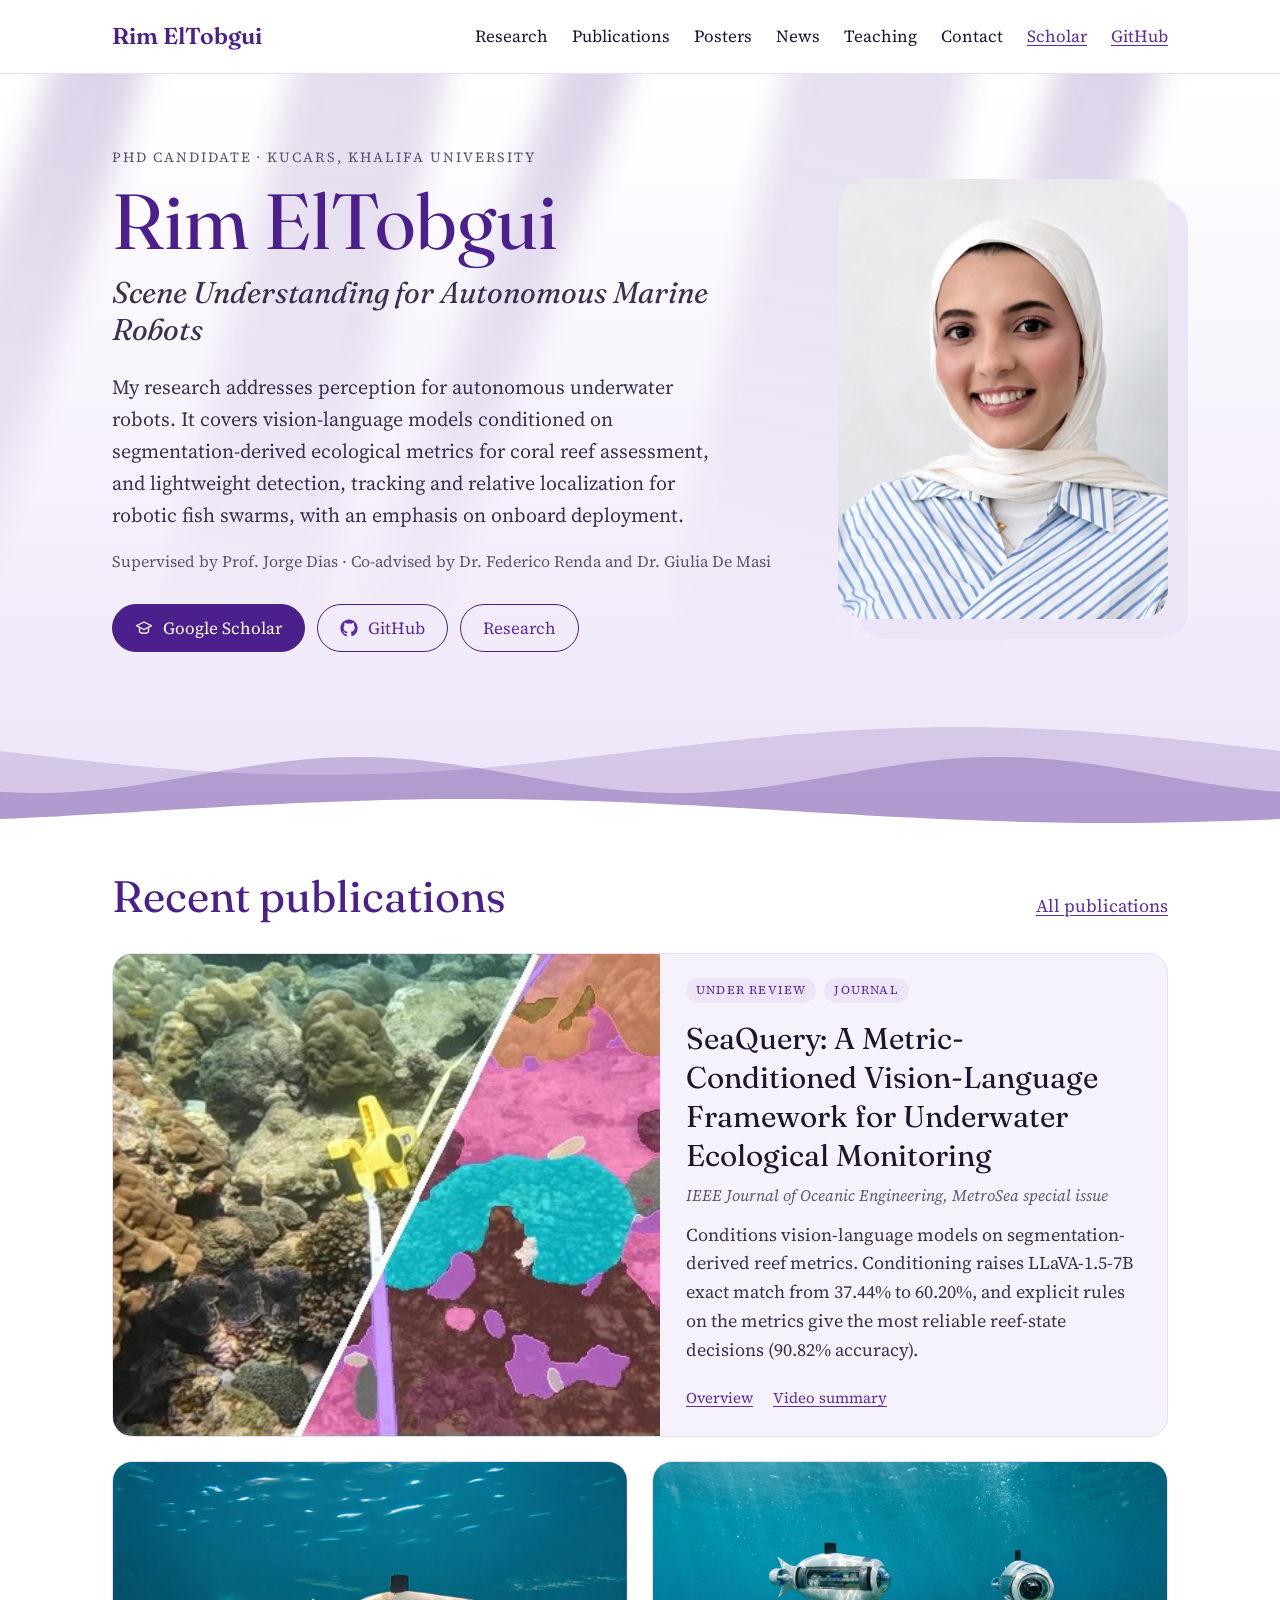
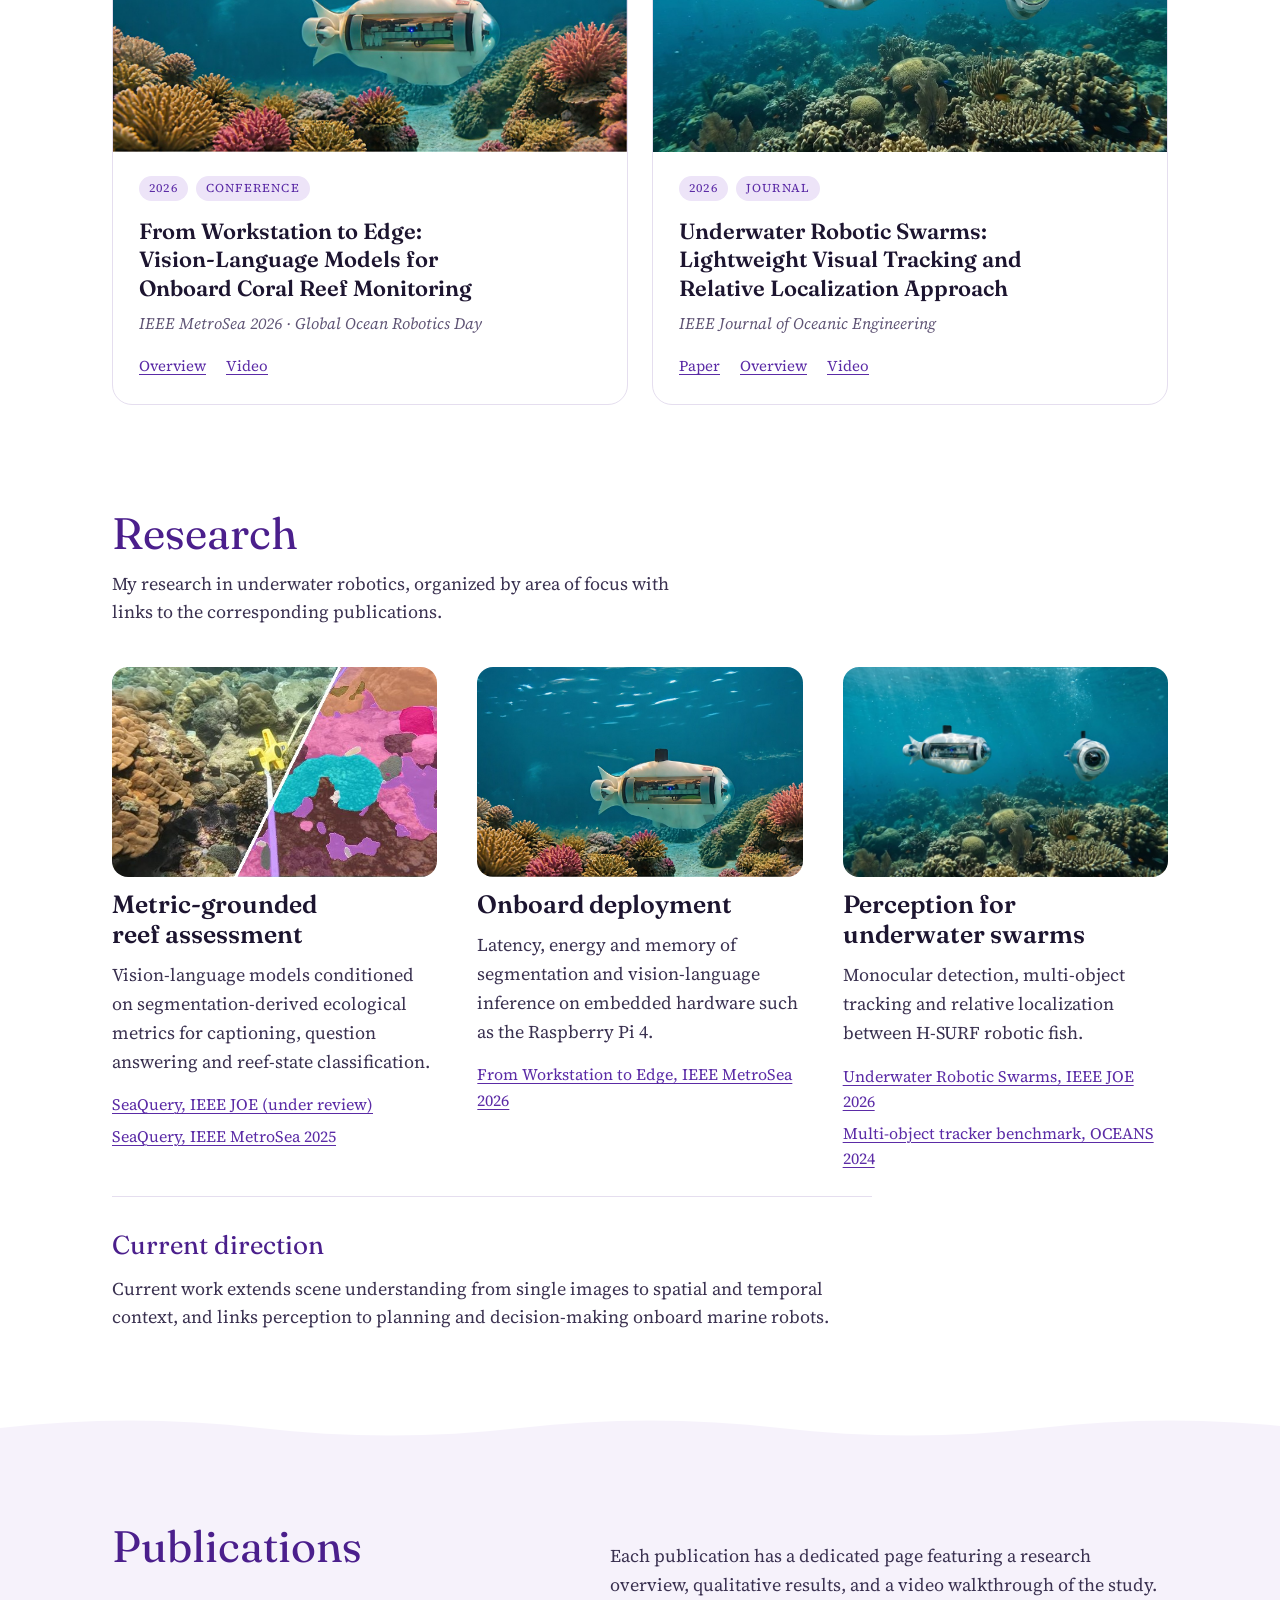
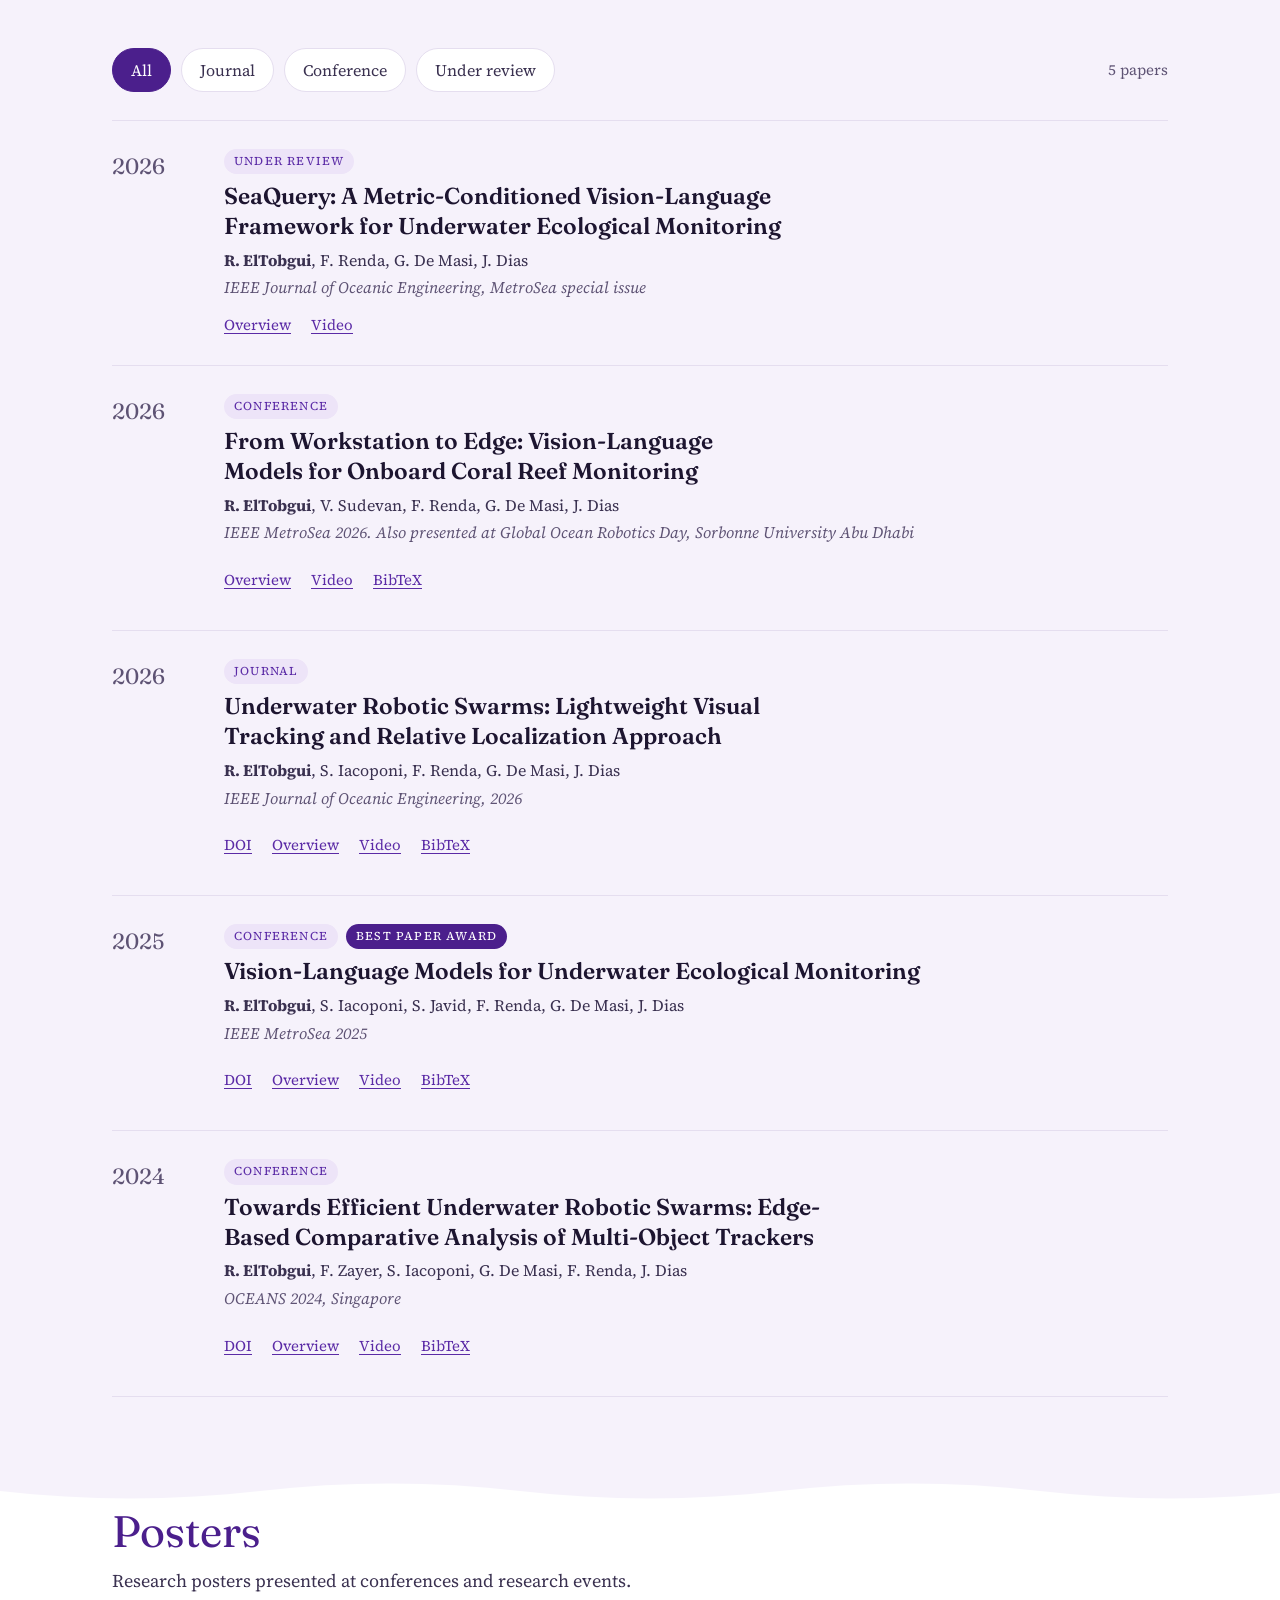
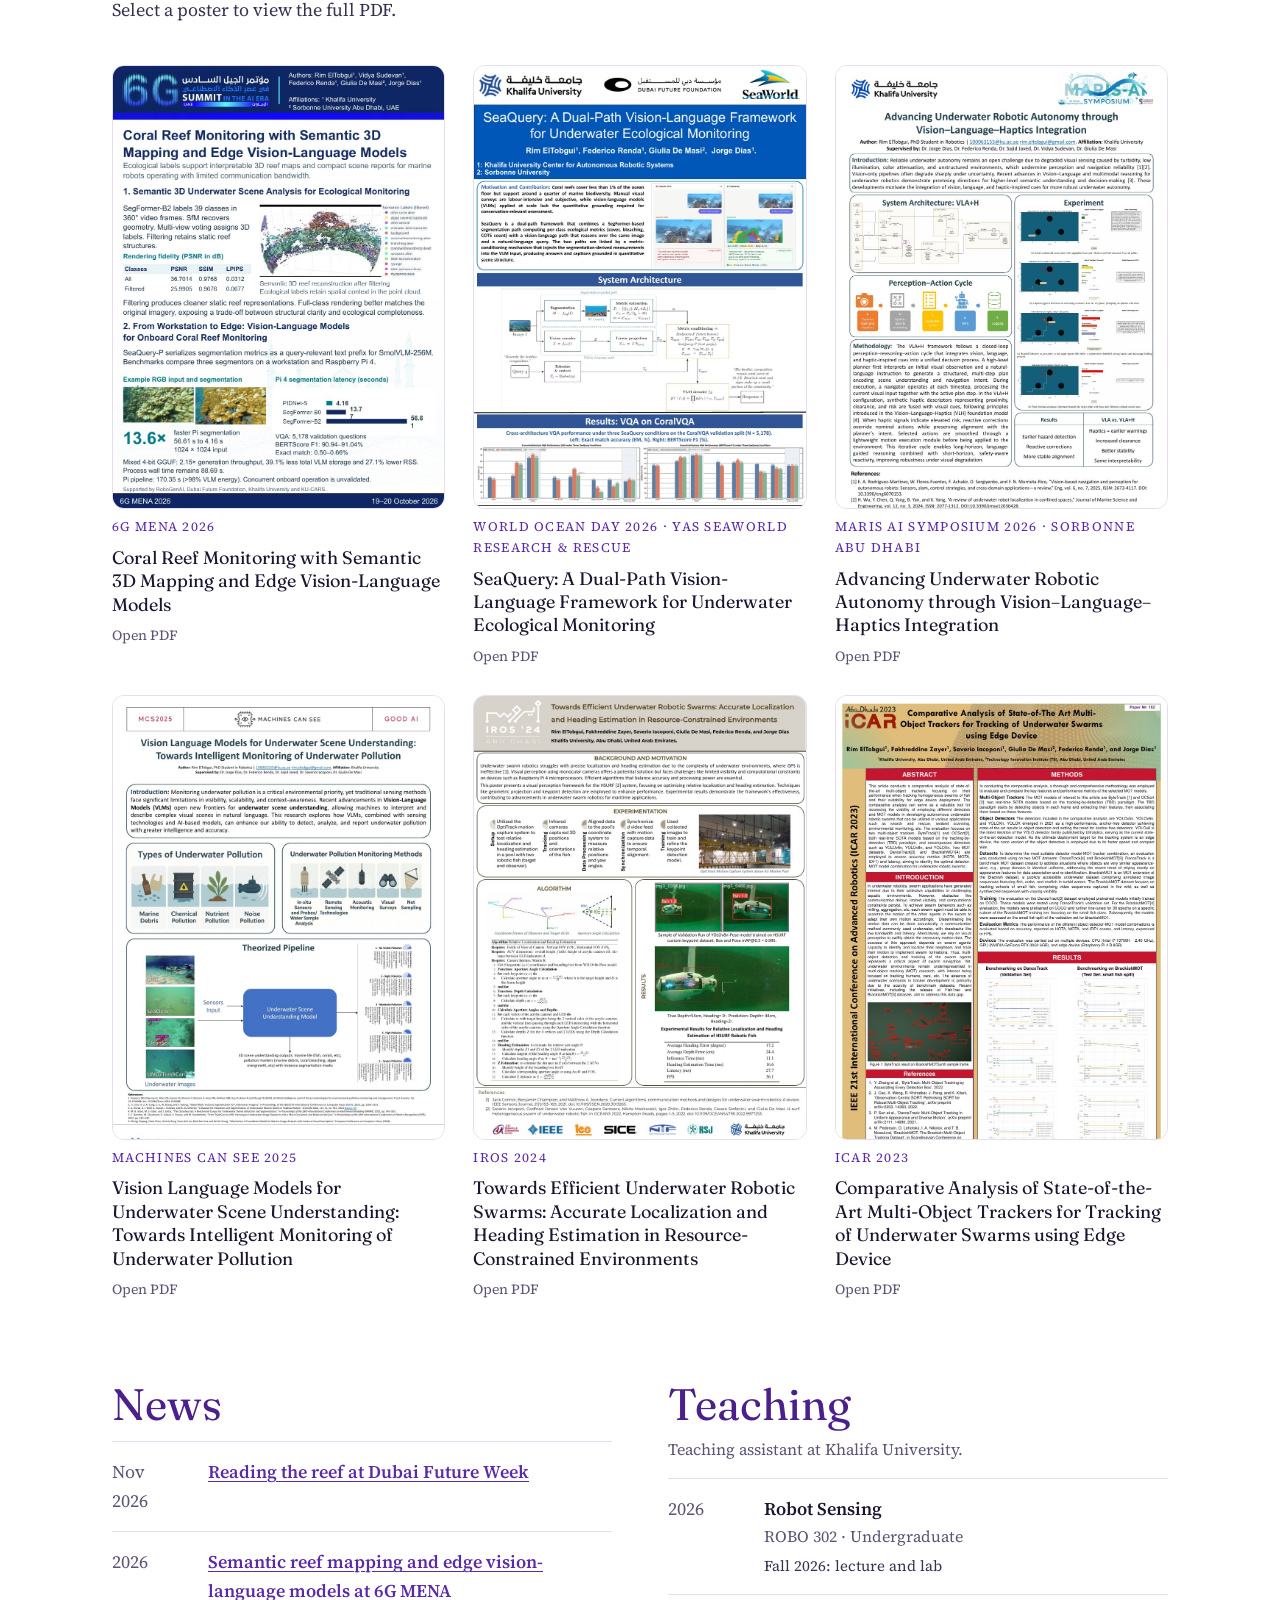
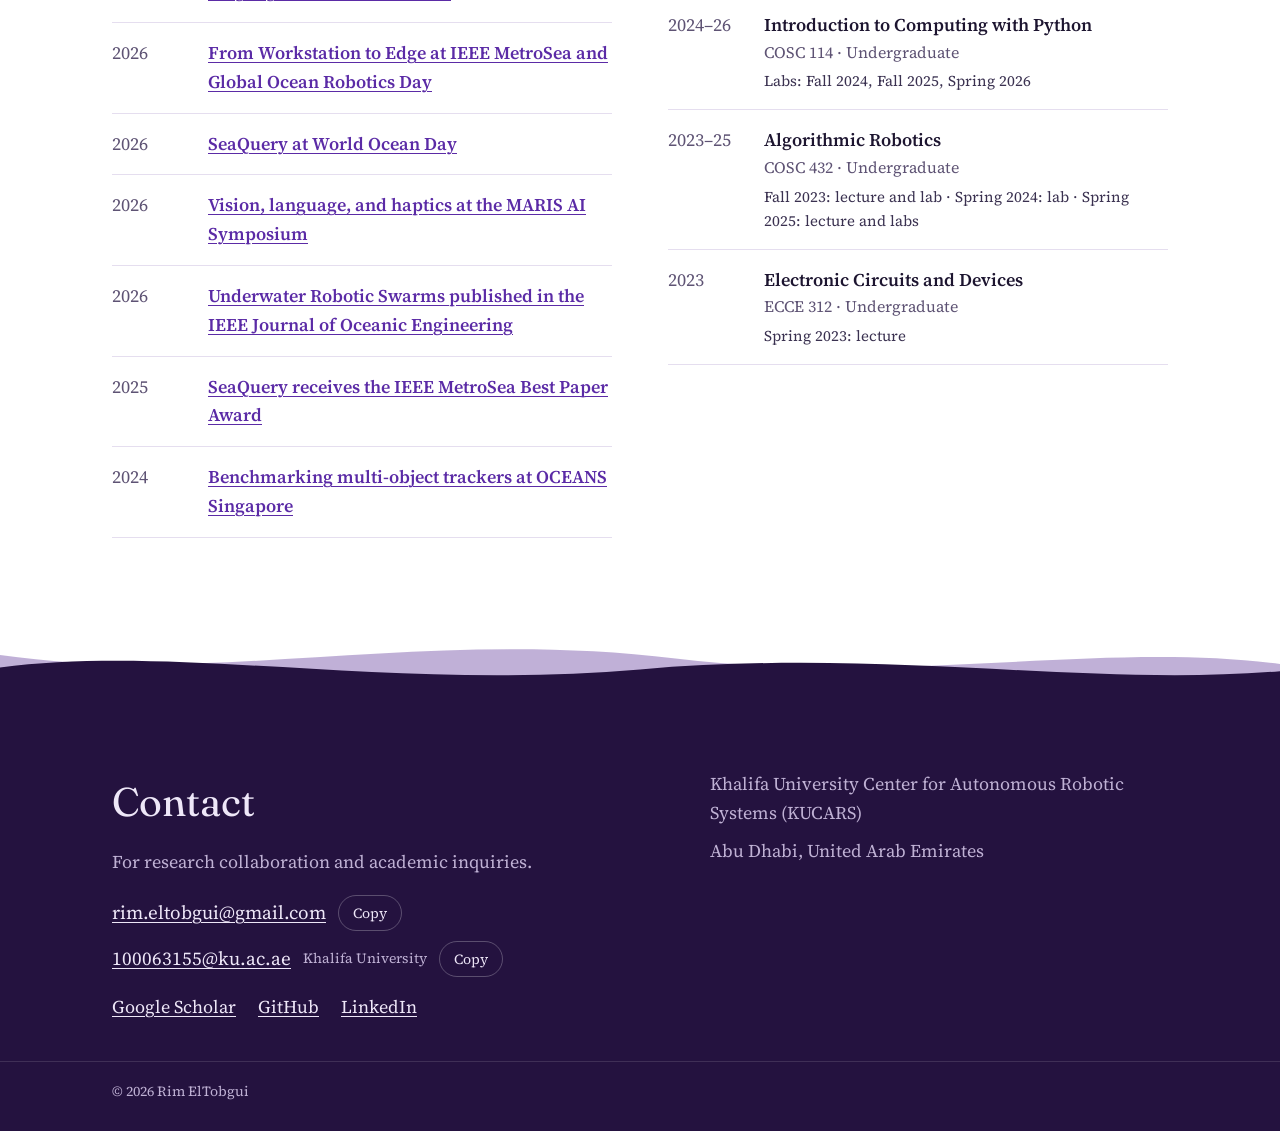
==== commit 5f9a1c45: "Give news entries dedicated pages and frame the STARS exhibition photographs" ====
--- a/index.html
+++ b/index.html
@@ -272,27 +272,15 @@
   <div class="wrap two-col">
     <div>
       <h2 class="section-title">News</h2>
-      <ul class="list">
-        <li>
-          <time class="when" datetime="2026-11">Nov 2026</time>
-          <div class="exhibition-news">
-            <strong>Reading the reef at Dubai Future Week</strong>
-            <p>The STARS exhibition featured our work on using SeaQuery to answer ecological questions from underwater images, alongside research by Vidya Sudevan and colleagues on semantic 3D reef reconstruction. Visitors could explore both projects through an interactive research guide.</p>
-            <div class="exhibition-photos">
-              <a href="img/stars/exhibit.webp"><img src="img/stars/exhibit.webp" alt="Exhibition panel for Reading the reef beside a coral model" width="864" height="1536" loading="lazy"></a>
-              <a href="img/stars/kiosk.webp"><img src="img/stars/kiosk.webp" alt="Reading underwater worlds on the interactive exhibition kiosk" width="864" height="1536" loading="lazy"></a>
-              <a href="img/stars/reconstruction.webp"><img src="img/stars/reconstruction.webp" alt="Exhibition screen showing a reef point cloud coloured by semantic class" width="864" height="1536" loading="lazy"></a>
-              <a href="img/stars/entrance.webp"><img src="img/stars/entrance.webp" alt="Entrance to the Science, Technology, Arts, and Research Summit" width="864" height="1536" loading="lazy"></a>
-            </div>
-          </div>
-        </li>
-        <li><span class="when">2026</span><span>Presented a poster on semantic 3D reef mapping and edge VLMs at 6G MENA 2026.</span></li>
-        <li><span class="when">2026</span><span>Presented <em>From Workstation to Edge</em> at IEEE MetroSea 2026 and at Global Ocean Robotics Day, Sorbonne University Abu Dhabi.</span></li>
-        <li><span class="when">2026</span><span>Presented SeaQuery at World Ocean Day, Yas SeaWorld Research &amp; Rescue.</span></li>
-        <li><span class="when">2026</span><span>Presented vision-language-haptics work at the MARIS AI Symposium, Sorbonne University Abu Dhabi.</span></li>
-        <li><span class="when">2026</span><span><em>Underwater Robotic Swarms</em> published in the IEEE Journal of Oceanic Engineering.</span></li>
-        <li><span class="when">2025</span><span>SeaQuery received the Best Paper Award at IEEE MetroSea 2025.</span></li>
-        <li><span class="when">2024</span><span>Edge benchmark of multi-object trackers published at OCEANS 2024, Singapore.</span></li>
+      <ul class="list news-list">
+        <li><time class="when" datetime="2026-11">Nov 2026</time><a href="news/reading-the-reef.html">Reading the reef at Dubai Future Week</a></li>
+        <li><time class="when" datetime="2026">2026</time><a href="news/6g-mena.html">Semantic reef mapping and edge vision-language models at 6G MENA</a></li>
+        <li><time class="when" datetime="2026">2026</time><a href="news/workstation-to-edge.html">From Workstation to Edge at IEEE MetroSea and Global Ocean Robotics Day</a></li>
+        <li><time class="when" datetime="2026">2026</time><a href="news/world-ocean-day.html">SeaQuery at World Ocean Day</a></li>
+        <li><time class="when" datetime="2026">2026</time><a href="news/maris-ai-symposium.html">Vision, language, and haptics at the MARIS AI Symposium</a></li>
+        <li><time class="when" datetime="2026">2026</time><a href="news/underwater-robotic-swarms.html">Underwater Robotic Swarms published in the IEEE Journal of Oceanic Engineering</a></li>
+        <li><time class="when" datetime="2025">2025</time><a href="news/metrosea-best-paper.html">SeaQuery receives the IEEE MetroSea Best Paper Award</a></li>
+        <li><time class="when" datetime="2024">2024</time><a href="news/oceans-singapore.html">Benchmarking multi-object trackers at OCEANS Singapore</a></li>
       </ul>
     </div>
     <div id="teaching">
--- a/css/site.css
+++ b/css/site.css
@@ -151,10 +151,15 @@
 .list .what { display: block; font-weight: 600; }
 .list .where { color: var(--muted); font-size: 16px; }
 
-.exhibition-news { min-width: 0; }
-.exhibition-news p { margin: 4px 0 12px; }
-.exhibition-photos { display: grid; grid-template-columns: repeat(auto-fit, minmax(min(100%, 62px), 1fr)); gap: 8px; }
-.exhibition-photos img { display: block; width: 100%; height: auto; border-radius: 4px; }
+.news-list li a { flex: 1; font-weight: 600; }
+.news-post { max-width: 800px; padding-top: 32px; padding-bottom: 72px; }
+.news-post header { margin-top: 32px; }
+.news-post time, .news-post figcaption { color: var(--muted); font-size: 16px; }
+.news-post h1 { font: 400 clamp(32px, 5vw, 52px)/1.12 var(--display); color: var(--accent); margin: 6px 0 18px; }
+.news-post figure { margin: 32px 0; }
+.news-post figcaption { margin-top: 8px; }
+.photo-crop { display: block; position: relative; overflow: hidden; border-radius: 6px; }
+.photo-crop img { position: absolute; width: var(--photo-width); max-width: none; height: auto; left: var(--photo-left); top: var(--photo-top); }
 
 /* Spotlights */
 .spot { display: flex; flex-wrap: wrap; align-items: flex-start; gap: 40px 56px; padding: 56px 0; border-top: 1px solid var(--rule); scroll-margin-top: 90px; }
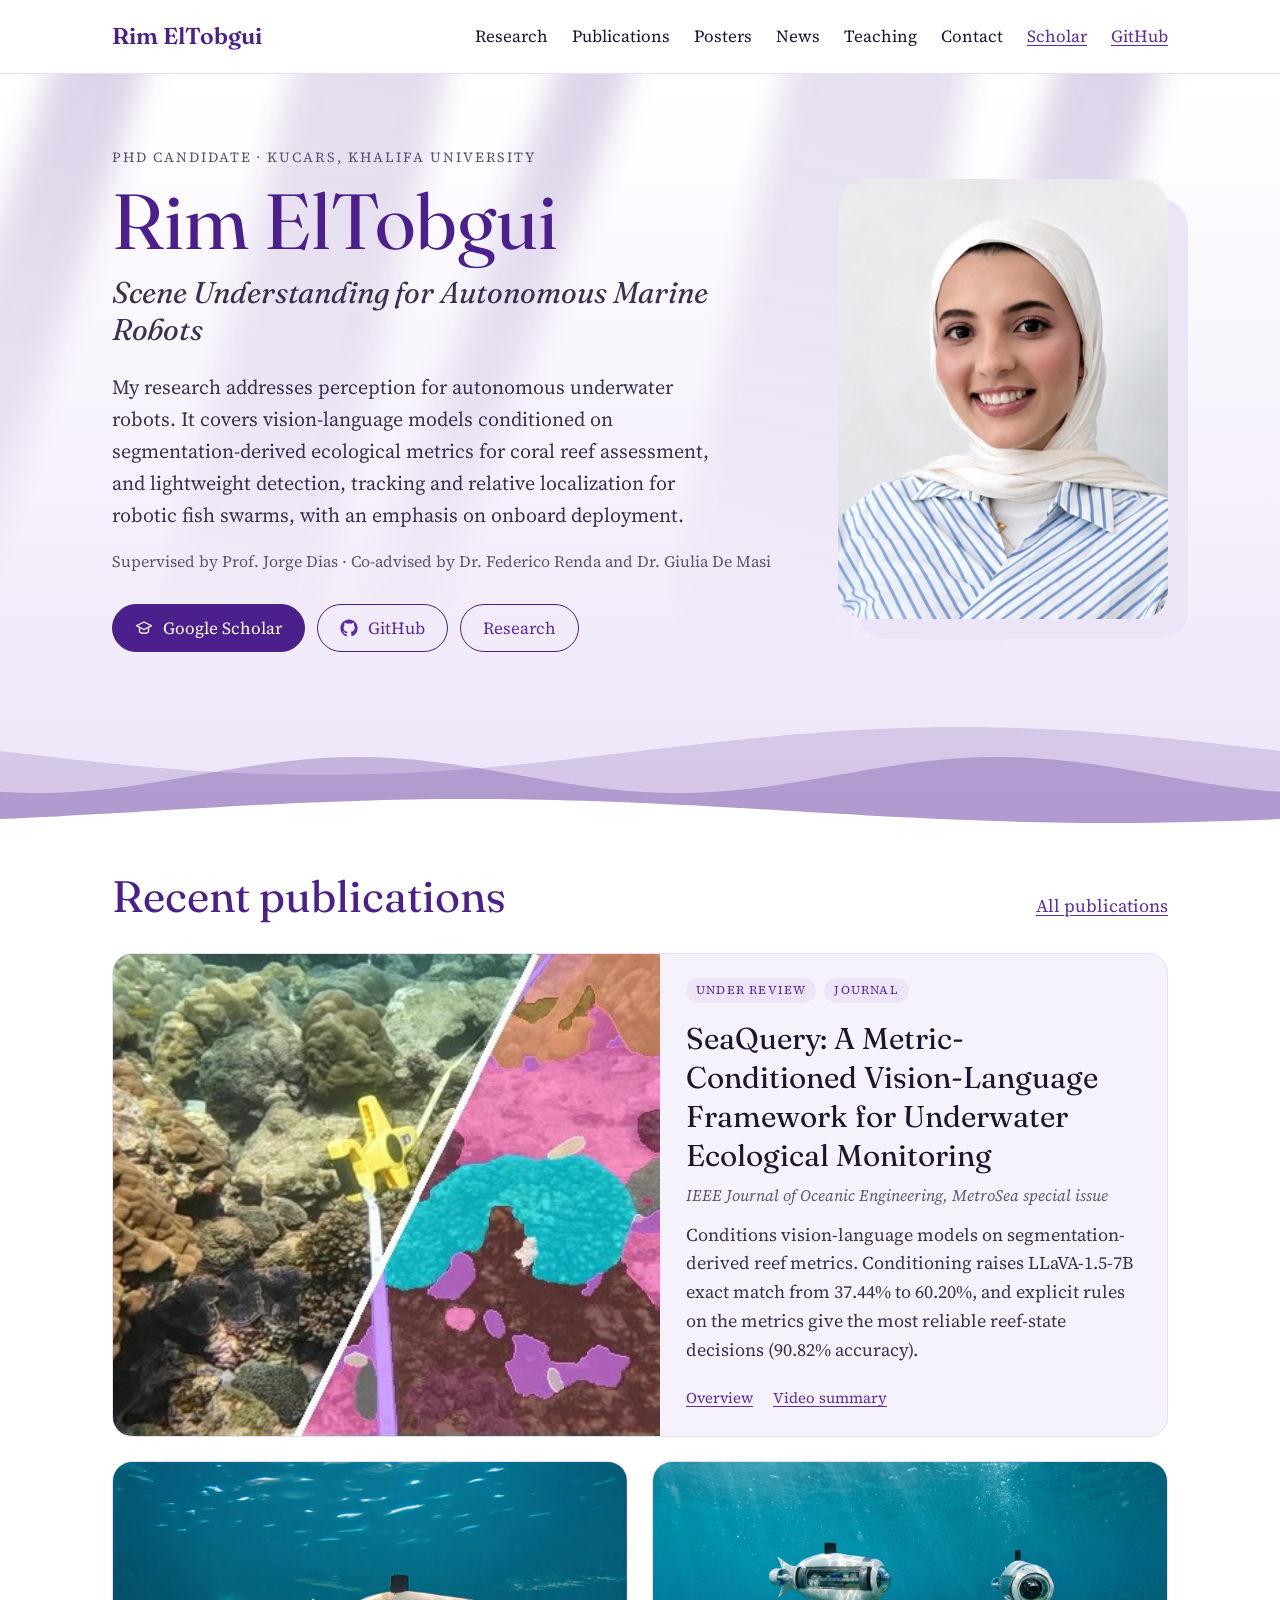
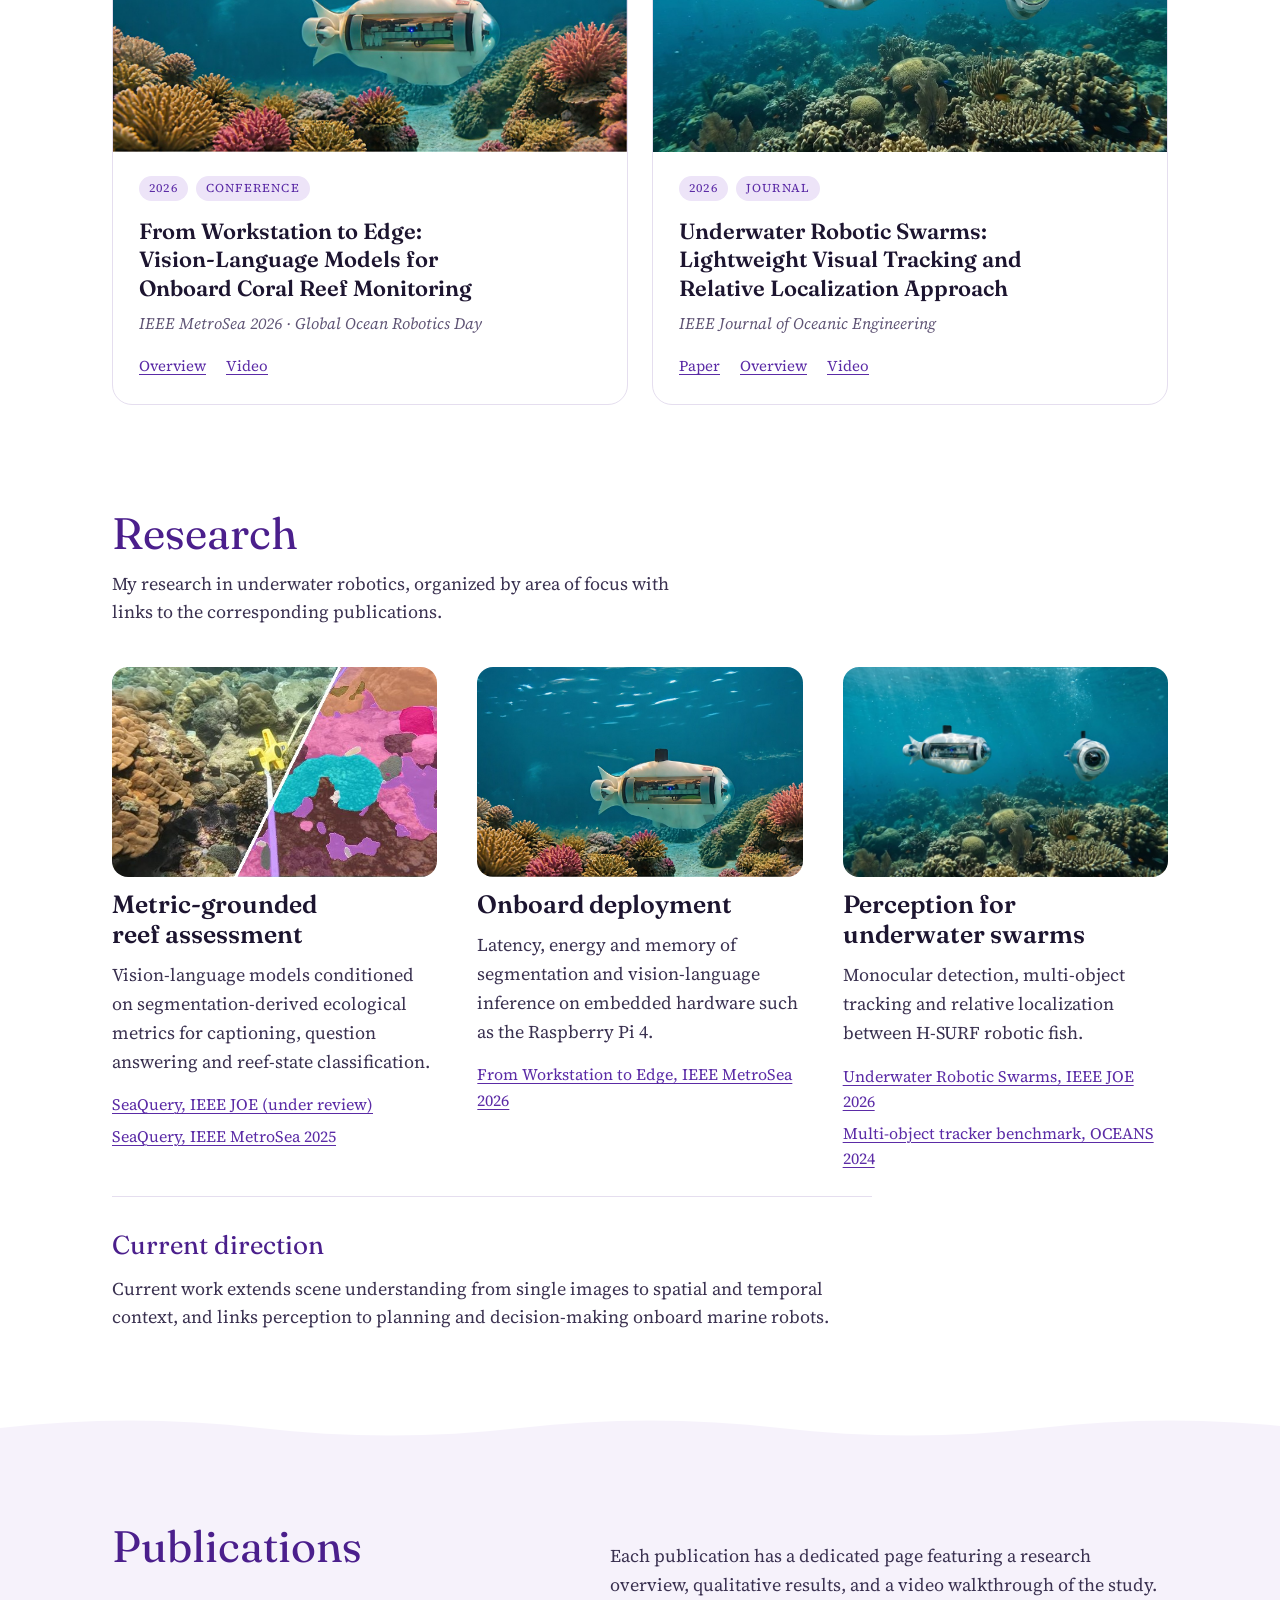
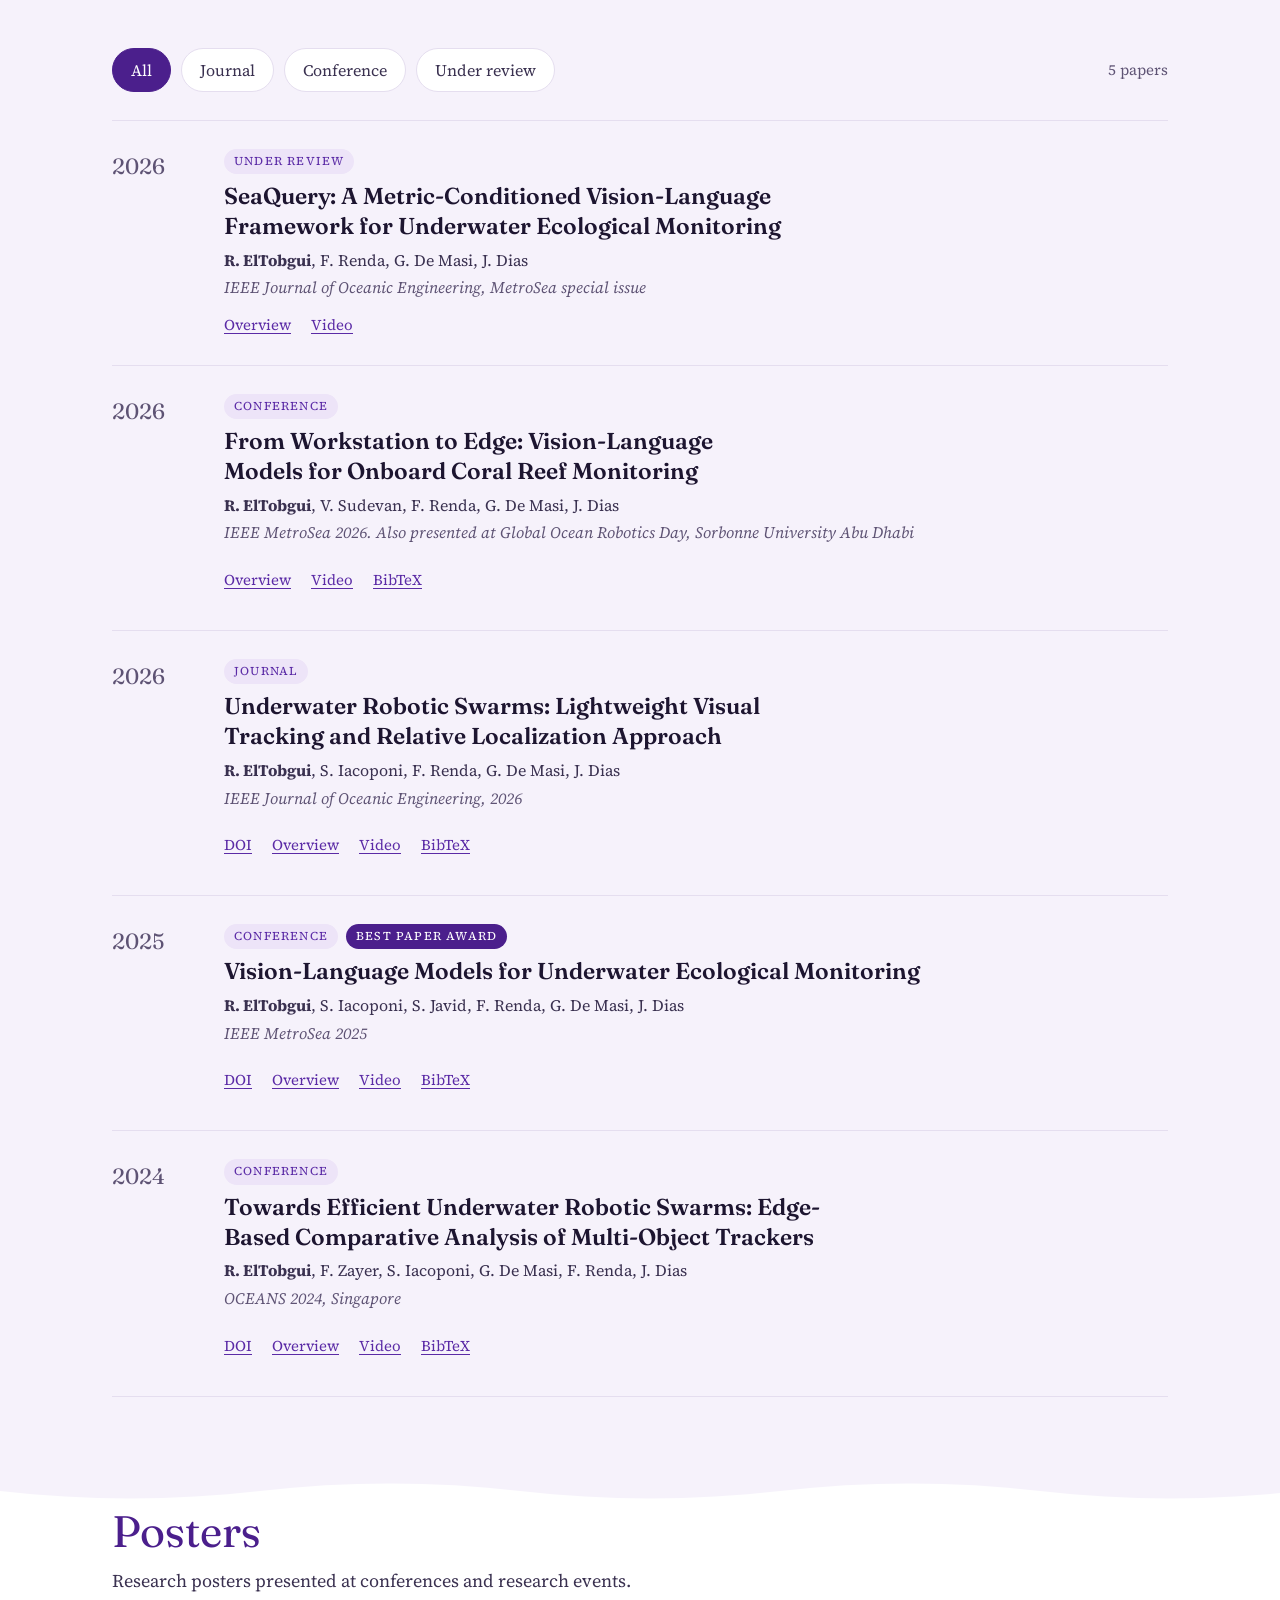
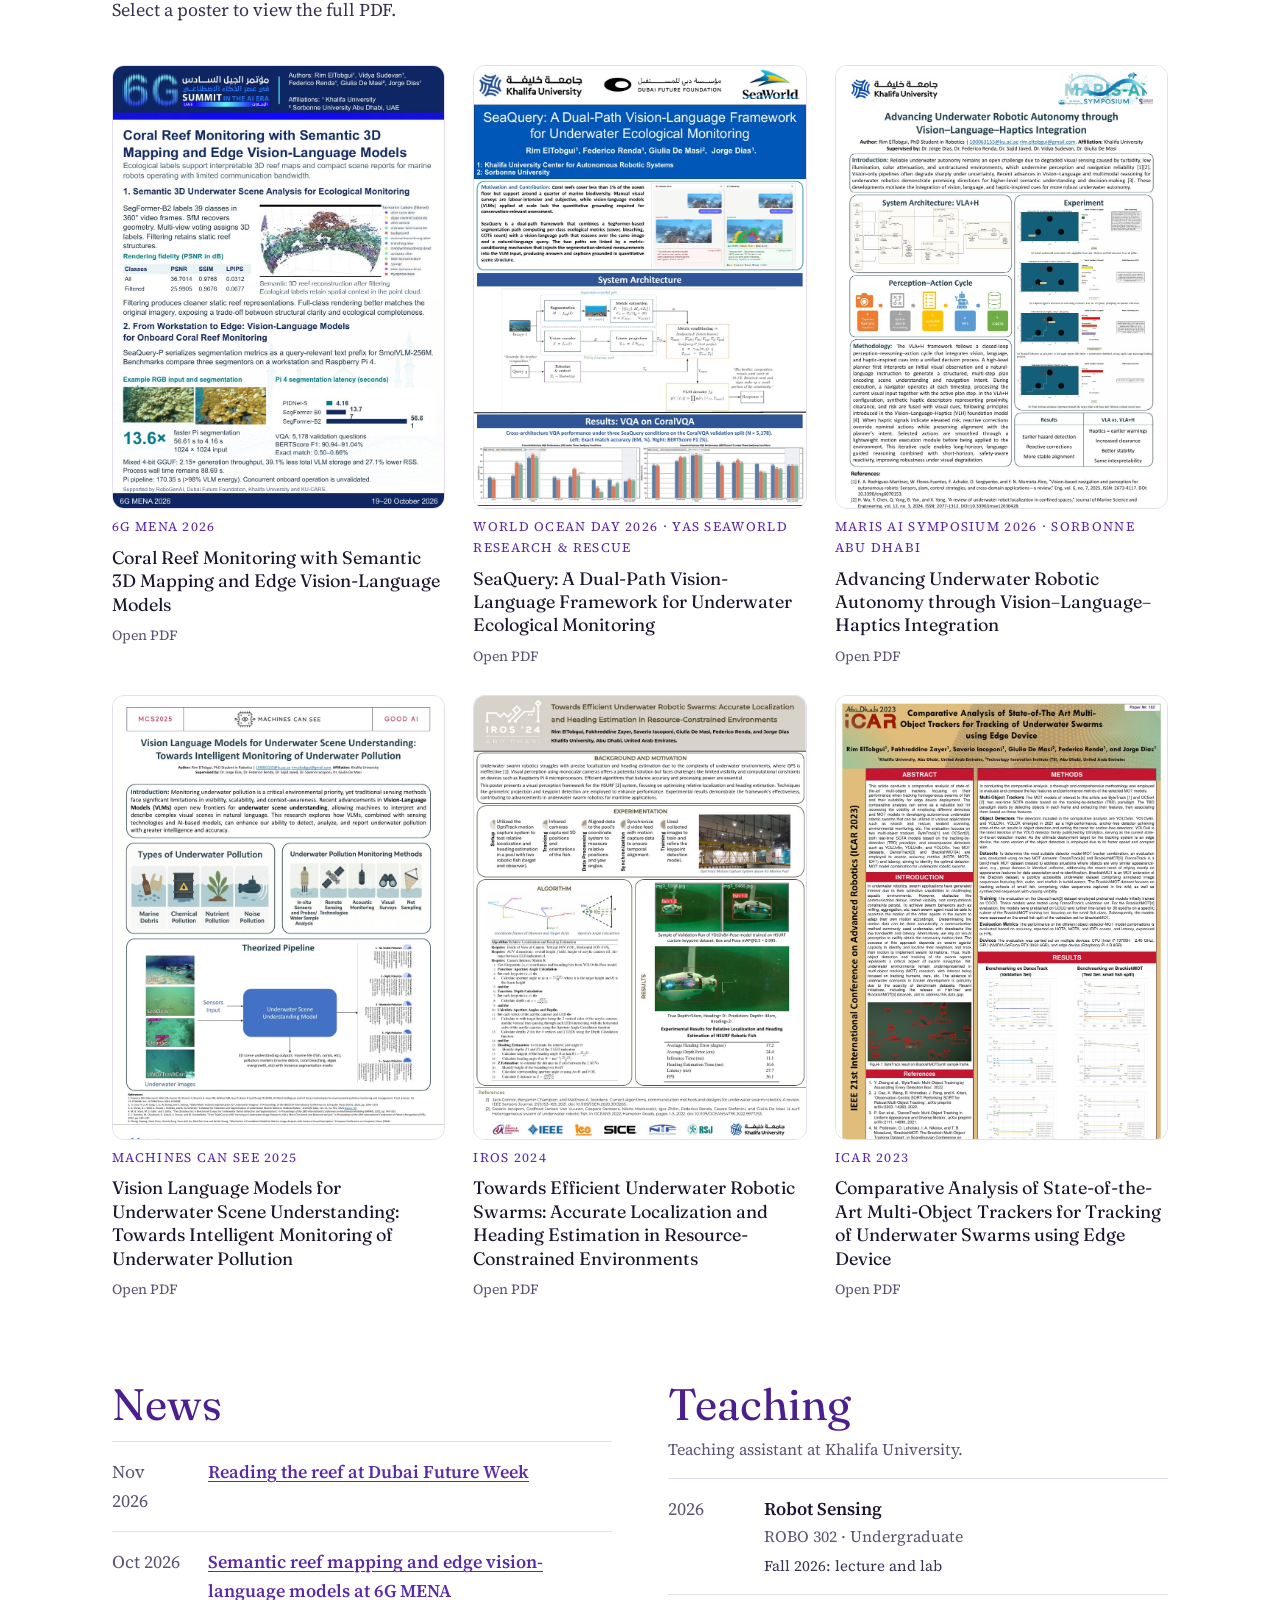
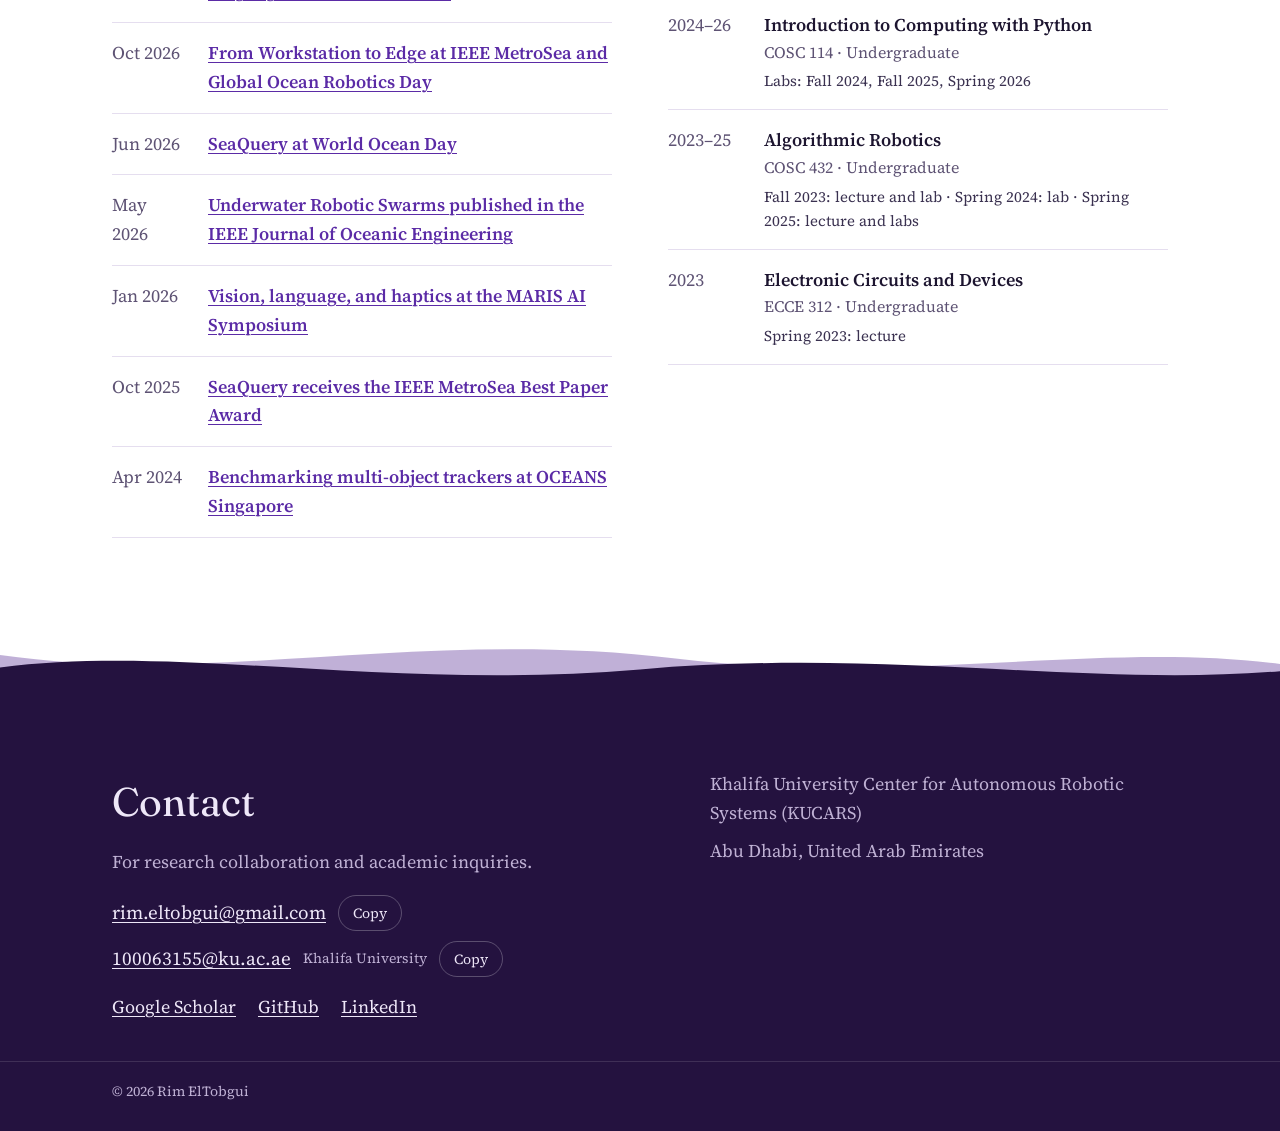
==== commit 4fa36935: "Add event and publication months, research visuals and links to seven news posts" ====
--- a/index.html
+++ b/index.html
@@ -274,13 +274,13 @@
       <h2 class="section-title">News</h2>
       <ul class="list news-list">
         <li><time class="when" datetime="2026-11">Nov 2026</time><a href="news/reading-the-reef.html">Reading the reef at Dubai Future Week</a></li>
-        <li><time class="when" datetime="2026">2026</time><a href="news/6g-mena.html">Semantic reef mapping and edge vision-language models at 6G MENA</a></li>
-        <li><time class="when" datetime="2026">2026</time><a href="news/workstation-to-edge.html">From Workstation to Edge at IEEE MetroSea and Global Ocean Robotics Day</a></li>
-        <li><time class="when" datetime="2026">2026</time><a href="news/world-ocean-day.html">SeaQuery at World Ocean Day</a></li>
-        <li><time class="when" datetime="2026">2026</time><a href="news/maris-ai-symposium.html">Vision, language, and haptics at the MARIS AI Symposium</a></li>
-        <li><time class="when" datetime="2026">2026</time><a href="news/underwater-robotic-swarms.html">Underwater Robotic Swarms published in the IEEE Journal of Oceanic Engineering</a></li>
-        <li><time class="when" datetime="2025">2025</time><a href="news/metrosea-best-paper.html">SeaQuery receives the IEEE MetroSea Best Paper Award</a></li>
-        <li><time class="when" datetime="2024">2024</time><a href="news/oceans-singapore.html">Benchmarking multi-object trackers at OCEANS Singapore</a></li>
+        <li><time class="when" datetime="2026-10">Oct 2026</time><a href="news/6g-mena.html">Semantic reef mapping and edge vision-language models at 6G MENA</a></li>
+        <li><time class="when" datetime="2026-10">Oct 2026</time><a href="news/workstation-to-edge.html">From Workstation to Edge at IEEE MetroSea and Global Ocean Robotics Day</a></li>
+        <li><time class="when" datetime="2026-06">Jun 2026</time><a href="news/world-ocean-day.html">SeaQuery at World Ocean Day</a></li>
+        <li><time class="when" datetime="2026-05">May 2026</time><a href="news/underwater-robotic-swarms.html">Underwater Robotic Swarms published in the IEEE Journal of Oceanic Engineering</a></li>
+        <li><time class="when" datetime="2026-01">Jan 2026</time><a href="news/maris-ai-symposium.html">Vision, language, and haptics at the MARIS AI Symposium</a></li>
+        <li><time class="when" datetime="2025-10">Oct 2025</time><a href="news/metrosea-best-paper.html">SeaQuery receives the IEEE MetroSea Best Paper Award</a></li>
+        <li><time class="when" datetime="2024-04">Apr 2024</time><a href="news/oceans-singapore.html">Benchmarking multi-object trackers at OCEANS Singapore</a></li>
       </ul>
     </div>
     <div id="teaching">
--- a/css/site.css
+++ b/css/site.css
@@ -160,6 +160,11 @@
 .news-post figcaption { margin-top: 8px; }
 .photo-crop { display: block; position: relative; overflow: hidden; border-radius: 6px; }
 .photo-crop img { position: absolute; width: var(--photo-width); max-width: none; height: auto; left: var(--photo-left); top: var(--photo-top); }
+
+.news-visual a { display: block; }
+.news-visual img { display: block; width: 100%; height: auto; }
+.news-visual.poster-preview { max-width: 520px; }
+.news-resources { display: flex; flex-wrap: wrap; gap: 8px 24px; padding: 16px 0 0; margin: 24px 0 0; list-style: none; border-top: 1px solid var(--rule); }
 
 /* Spotlights */
 .spot { display: flex; flex-wrap: wrap; align-items: flex-start; gap: 40px 56px; padding: 56px 0; border-top: 1px solid var(--rule); scroll-margin-top: 90px; }
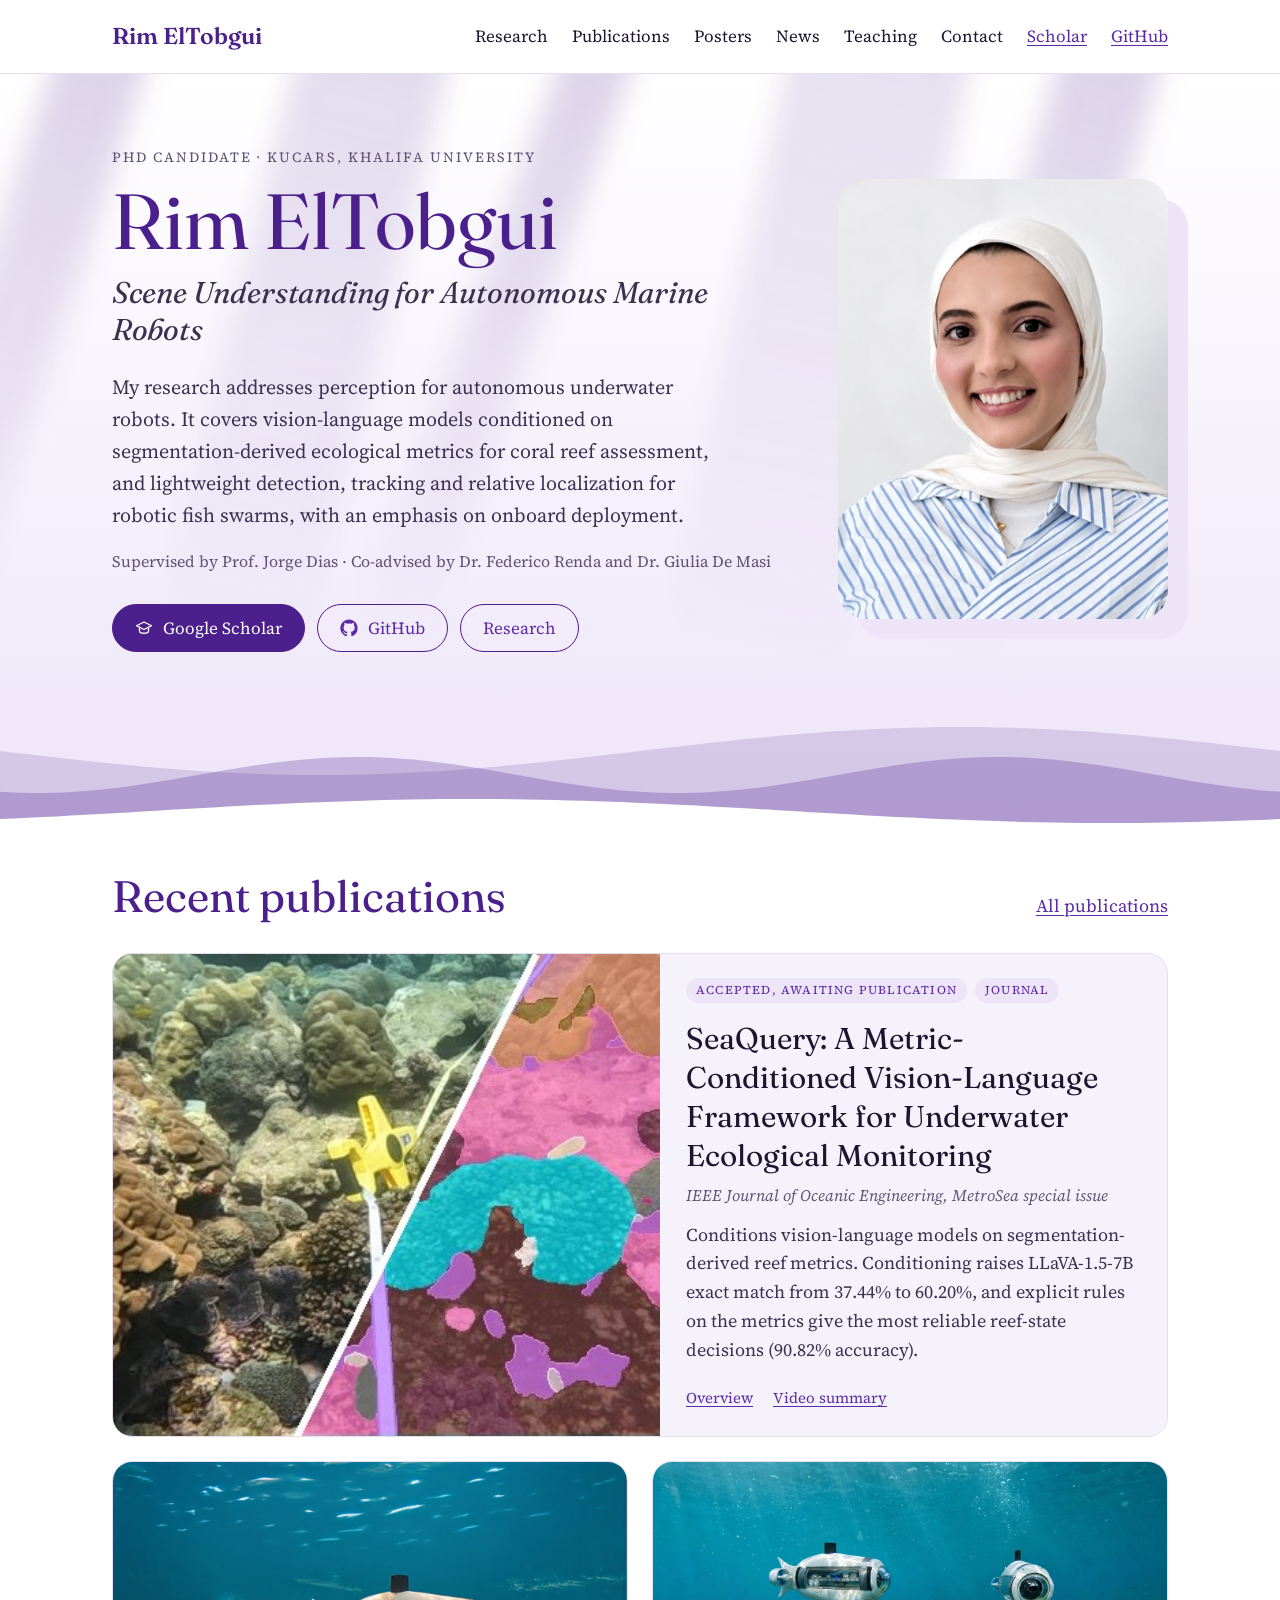
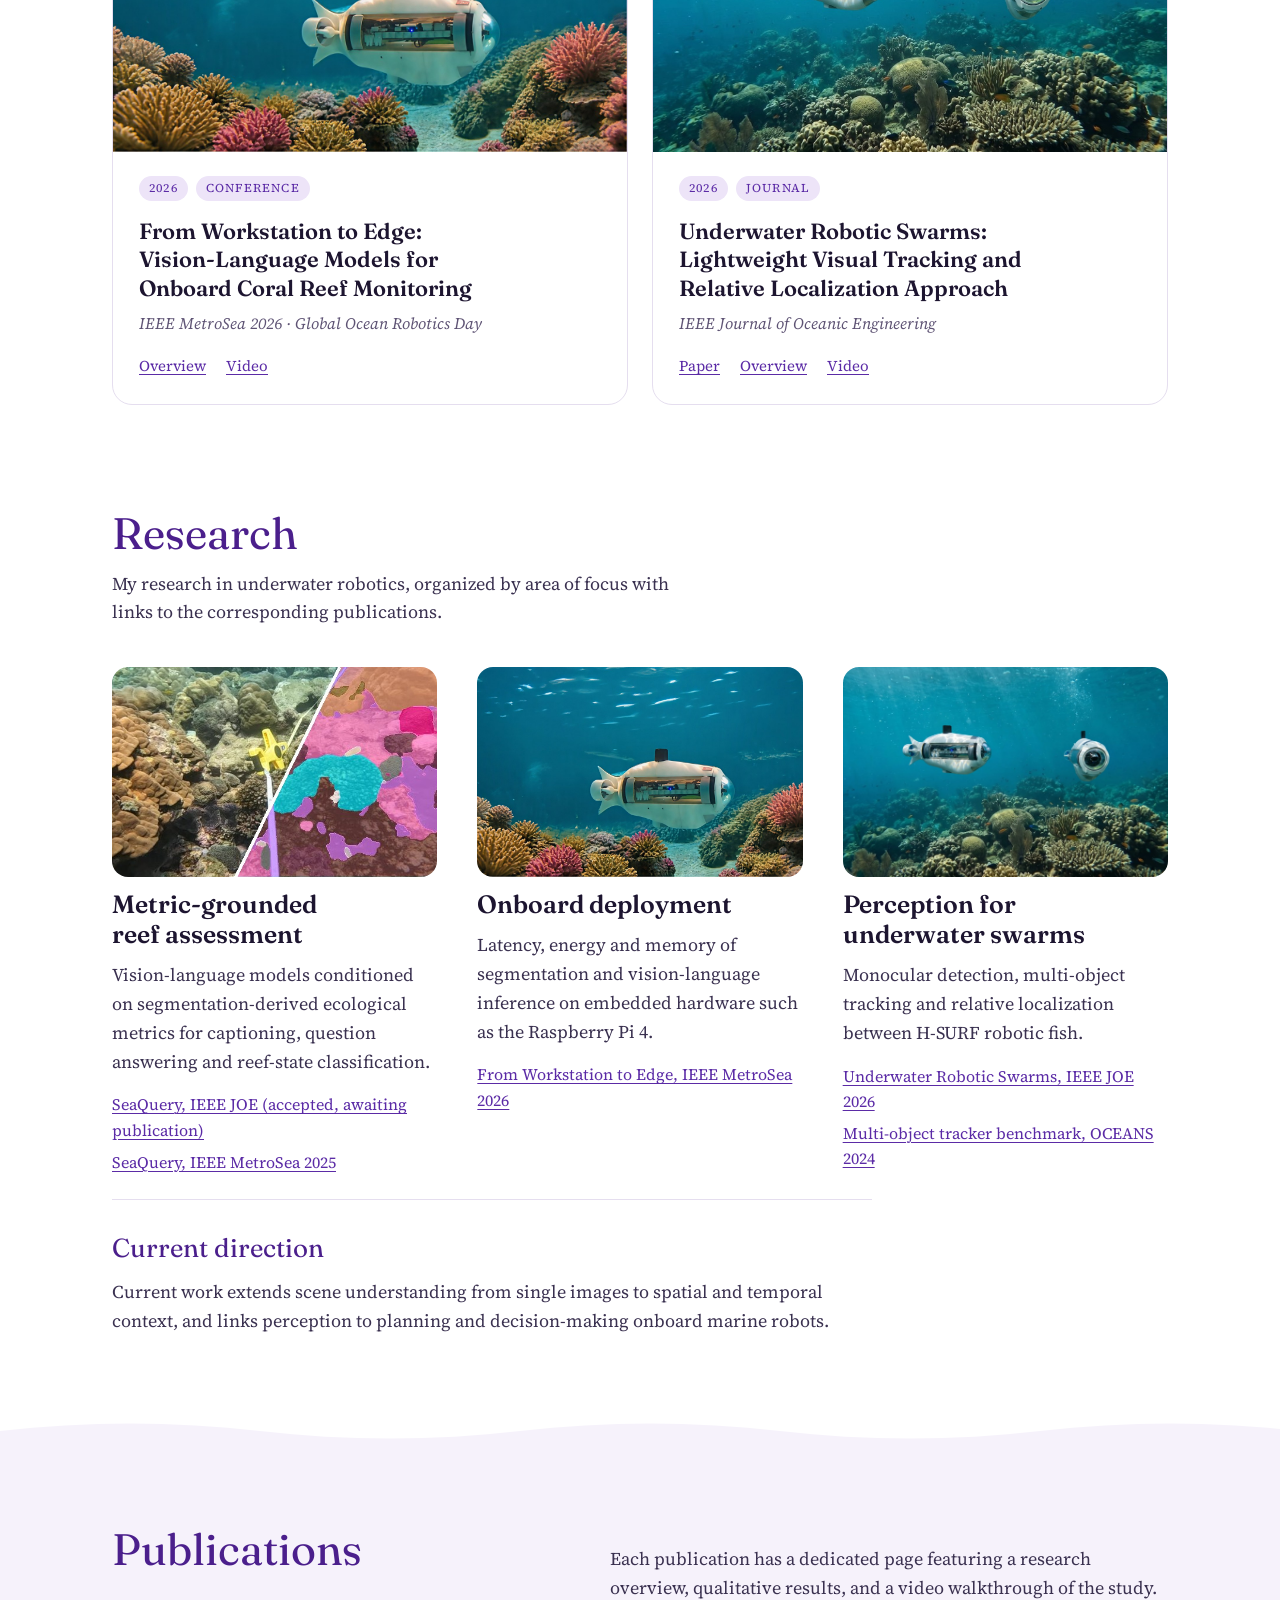
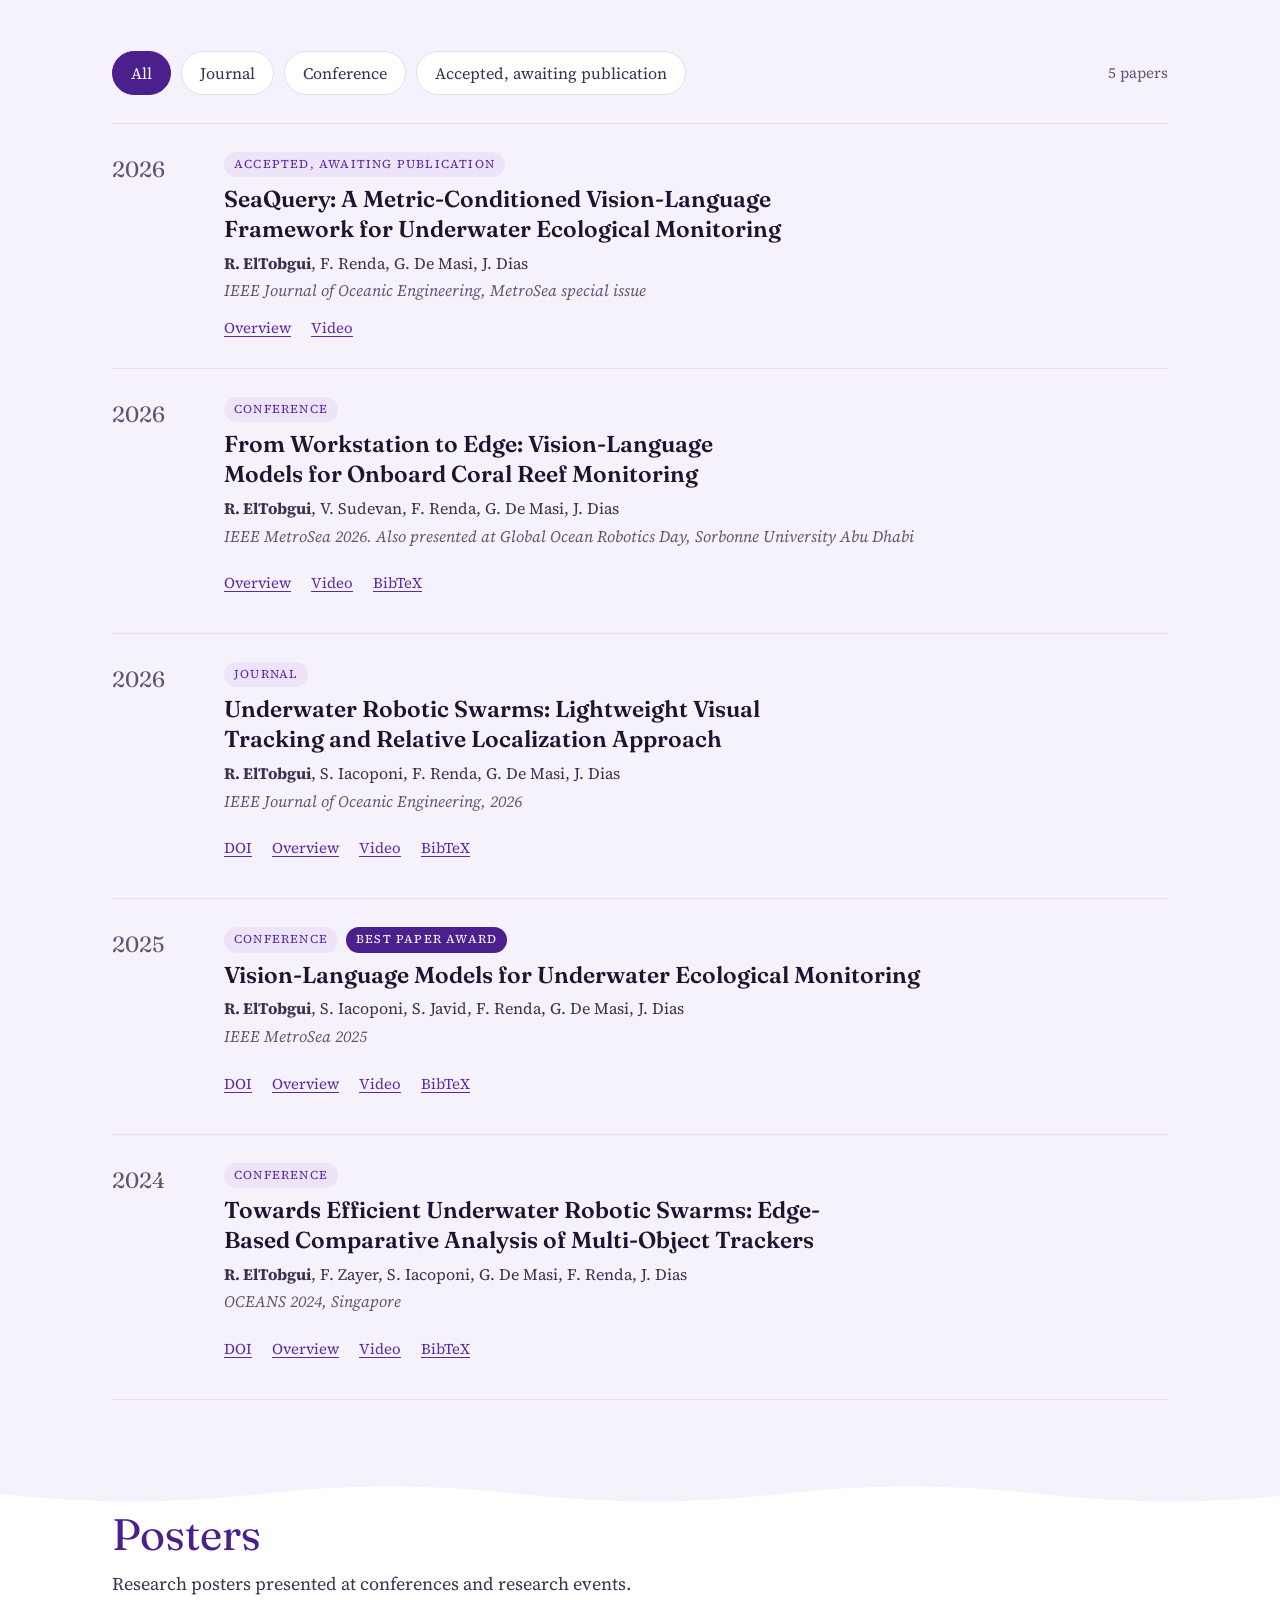
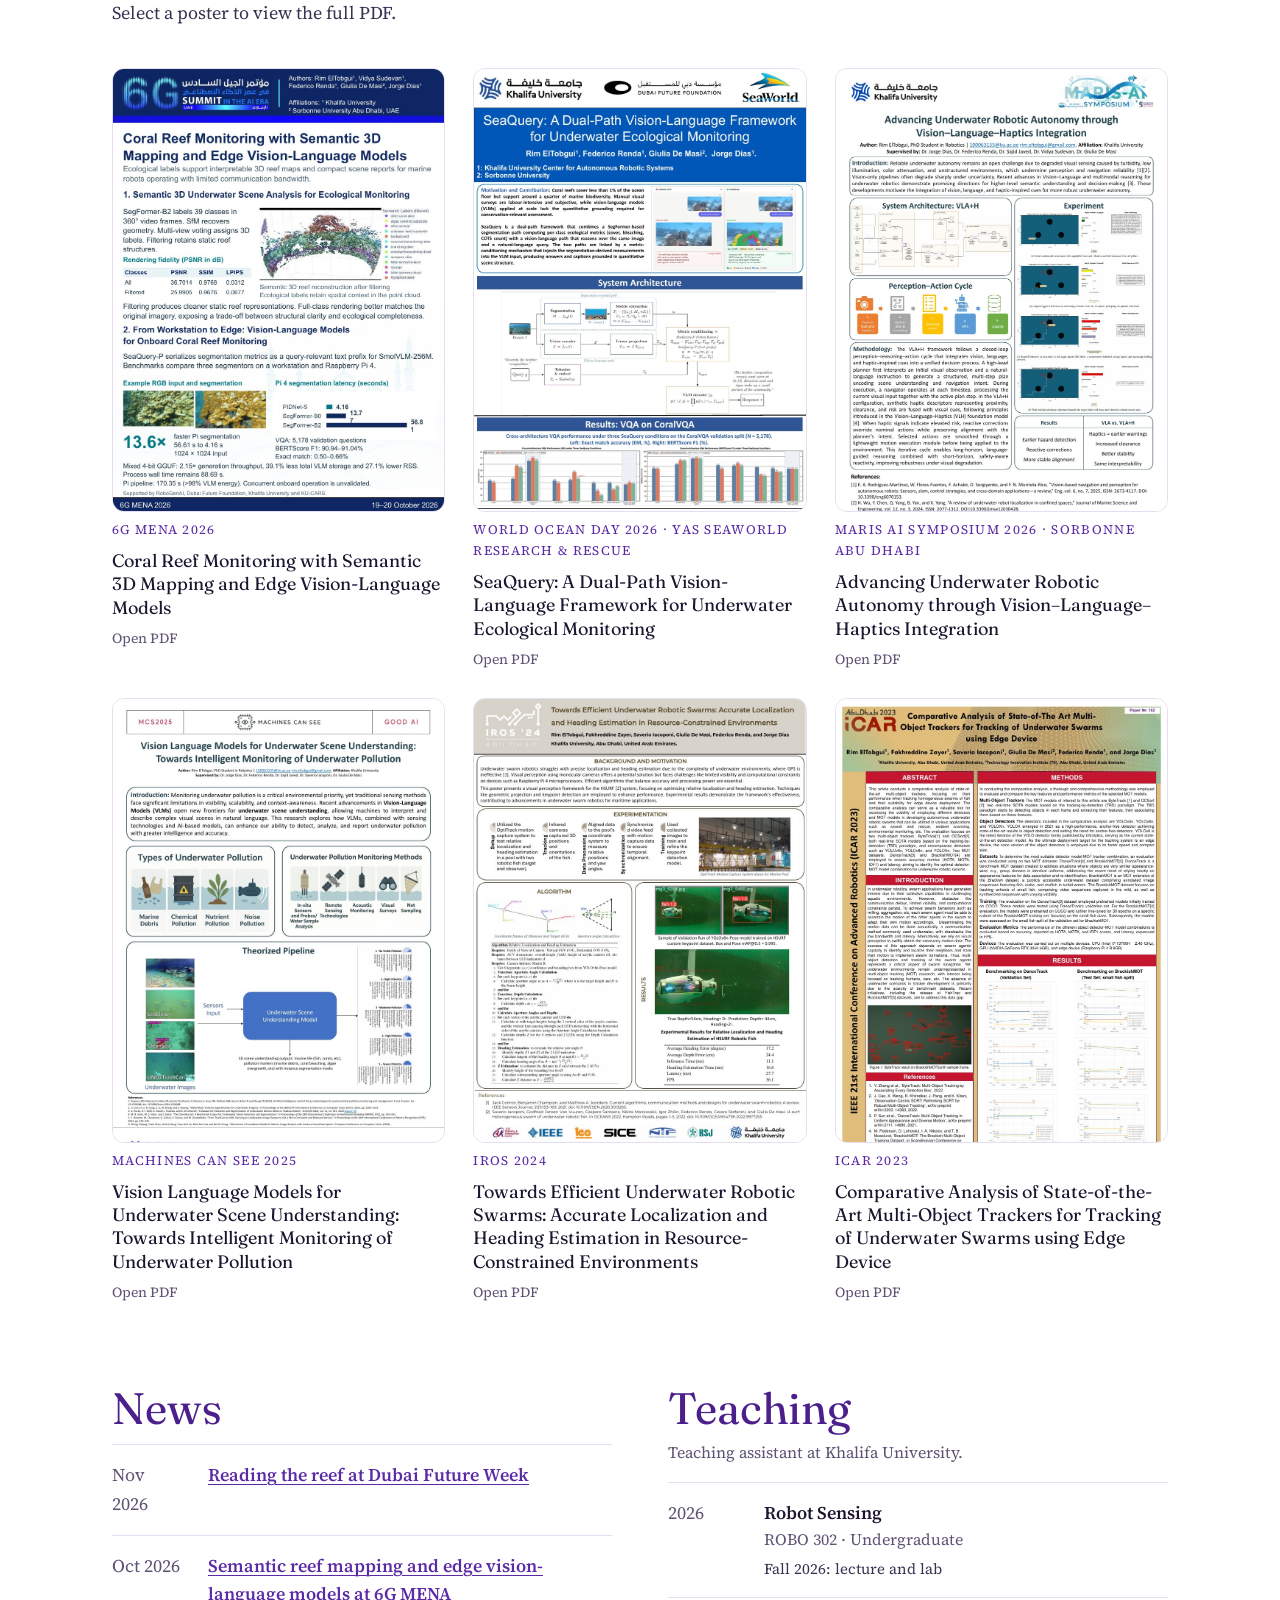
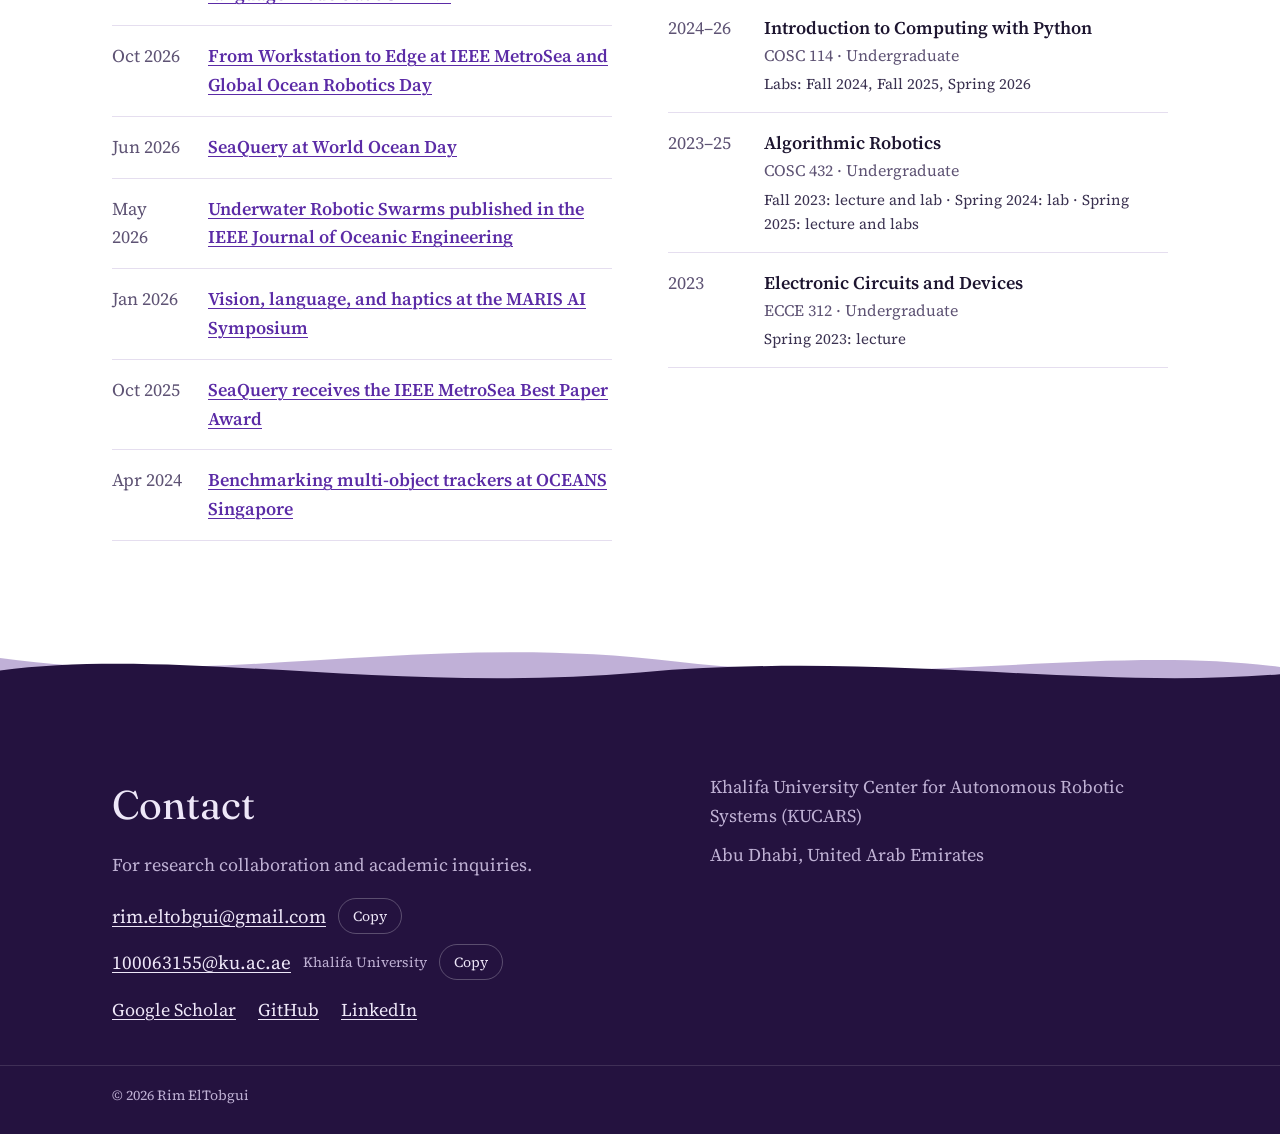
==== commit 0b50463a: "Update index.html" ====
--- a/index.html
+++ b/index.html
@@ -73,7 +73,7 @@
       <article class="latest-card feature">
         <a class="latest-img" href="paper-seaquery-joe.html"><img src="img/rs-split.jpg" alt="Reef photo that turns into its segmentation overlay along a diagonal split"></a>
         <div class="latest-body">
-          <div class="tags"><span class="tag">Under review</span><span class="tag">Journal</span></div>
+          <div class="tags"><span class="tag">Accepted, awaiting publication</span><span class="tag">Journal</span></div>
           <h3>SeaQuery: A Metric-Conditioned Vision-Language Framework for Underwater Ecological Monitoring</h3>
           <p class="venue">IEEE Journal of Oceanic Engineering, MetroSea special issue</p>
           <p class="latest-sum">Conditions vision-language models on segmentation-derived reef metrics. Conditioning raises LLaVA-1.5-7B exact match from 37.44% to 60.20%, and explicit rules on the metrics give the most reliable reef-state decisions (90.82% accuracy).</p>
@@ -112,7 +112,7 @@
         <img src="img/rs-split.jpg" alt="Reef photo that turns into its segmentation overlay along a diagonal split" loading="lazy">
         <h3>Metric-grounded reef assessment</h3>
         <p>Vision-language models conditioned on segmentation-derived ecological metrics for captioning, question answering and reef-state classification.</p>
-        <ul class="thread-links"><li><a href="paper-seaquery-joe.html">SeaQuery, IEEE JOE (under review)</a></li><li><a href="paper-seaquery-2025.html">SeaQuery, IEEE MetroSea 2025</a></li></ul>
+        <ul class="thread-links"><li><a href="paper-seaquery-joe.html">SeaQuery, IEEE JOE (accepted, awaiting publication)</a></li><li><a href="paper-seaquery-2025.html">SeaQuery, IEEE MetroSea 2025</a></li></ul>
       </article>
       <article class="thread">
         <img src="img/hsurf-render-1.jpg" alt="Illustration of an H-SURF robotic fish over a coral reef" loading="lazy">
@@ -147,14 +147,14 @@
       <button type="button" class="chip" data-filter="all" aria-pressed="true">All</button>
       <button type="button" class="chip" data-filter="journal" aria-pressed="false">Journal</button>
       <button type="button" class="chip" data-filter="conference" aria-pressed="false">Conference</button>
-      <button type="button" class="chip" data-filter="review" aria-pressed="false">Under review</button>
+      <button type="button" class="chip" data-filter="review" aria-pressed="false">Accepted, awaiting publication</button>
       <span class="count" id="pub-count" aria-live="polite">5 papers</span>
     </div>
 
     <article class="pub" id="pub-seaquery-joe" data-type="review">
       <p class="year">2026</p>
       <div class="body">
-        <div class="tags"><span class="tag">Under review</span></div>
+        <div class="tags"><span class="tag">Accepted, awaiting publication</span></div>
         <h3><a class="pub-title" href="paper-seaquery-joe.html">SeaQuery: A Metric-Conditioned Vision-Language Framework for Underwater Ecological Monitoring</a></h3>
         <p class="authors"><strong>R. ElTobgui</strong>, F. Renda, G. De Masi, J. Dias</p>
         <p class="venue">IEEE Journal of Oceanic Engineering, MetroSea special issue</p>
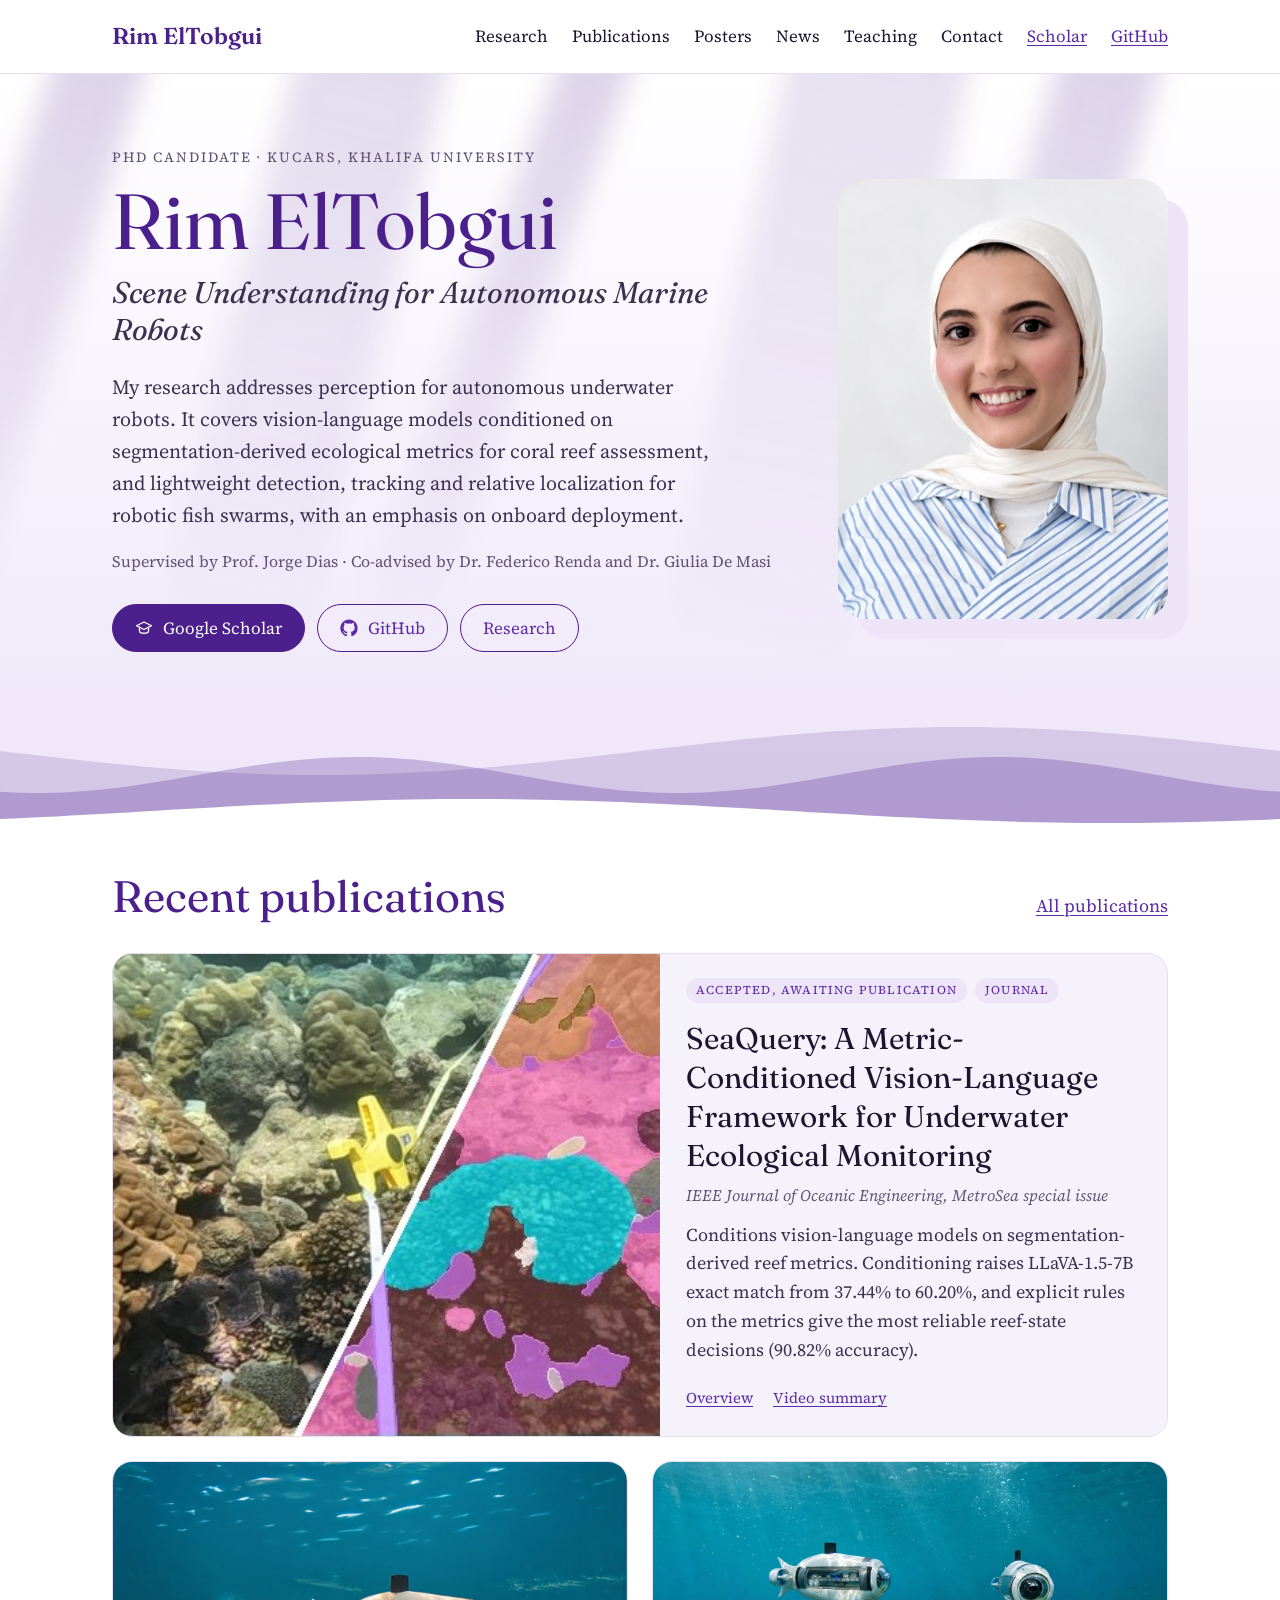
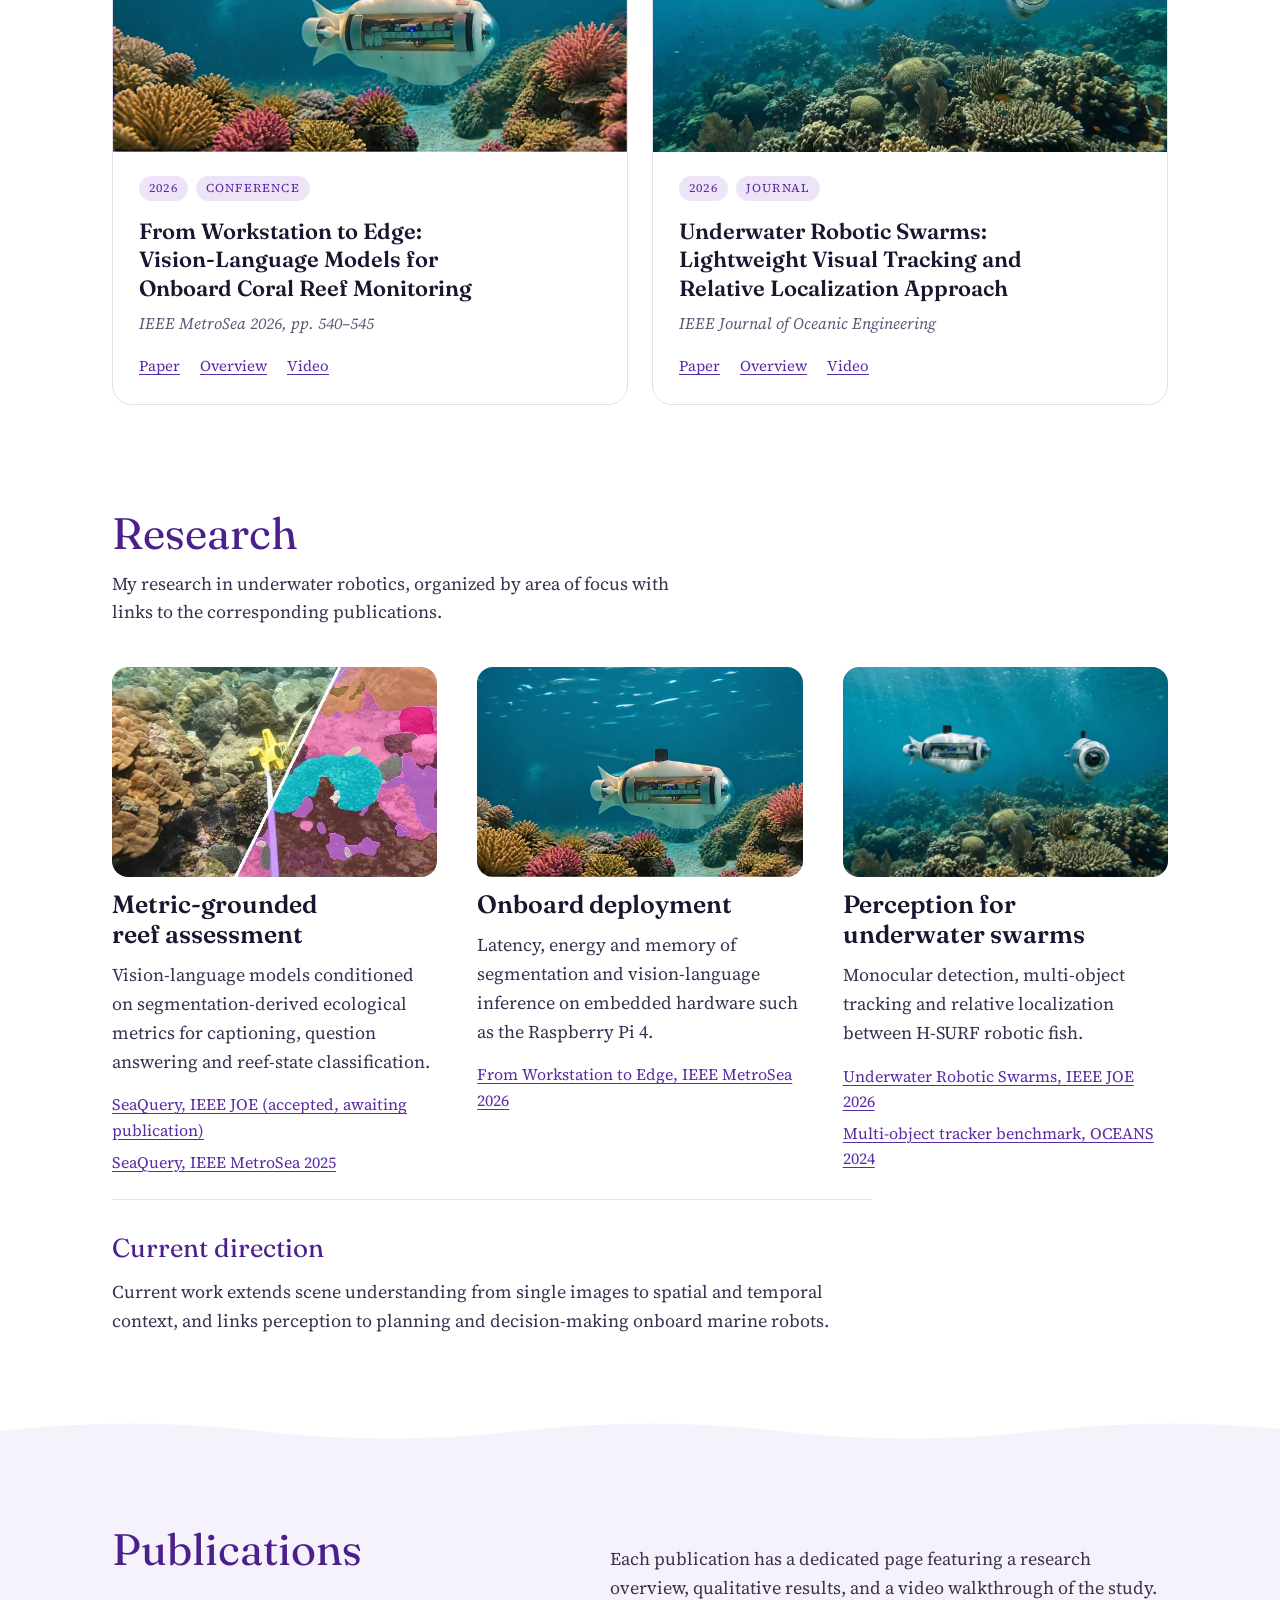
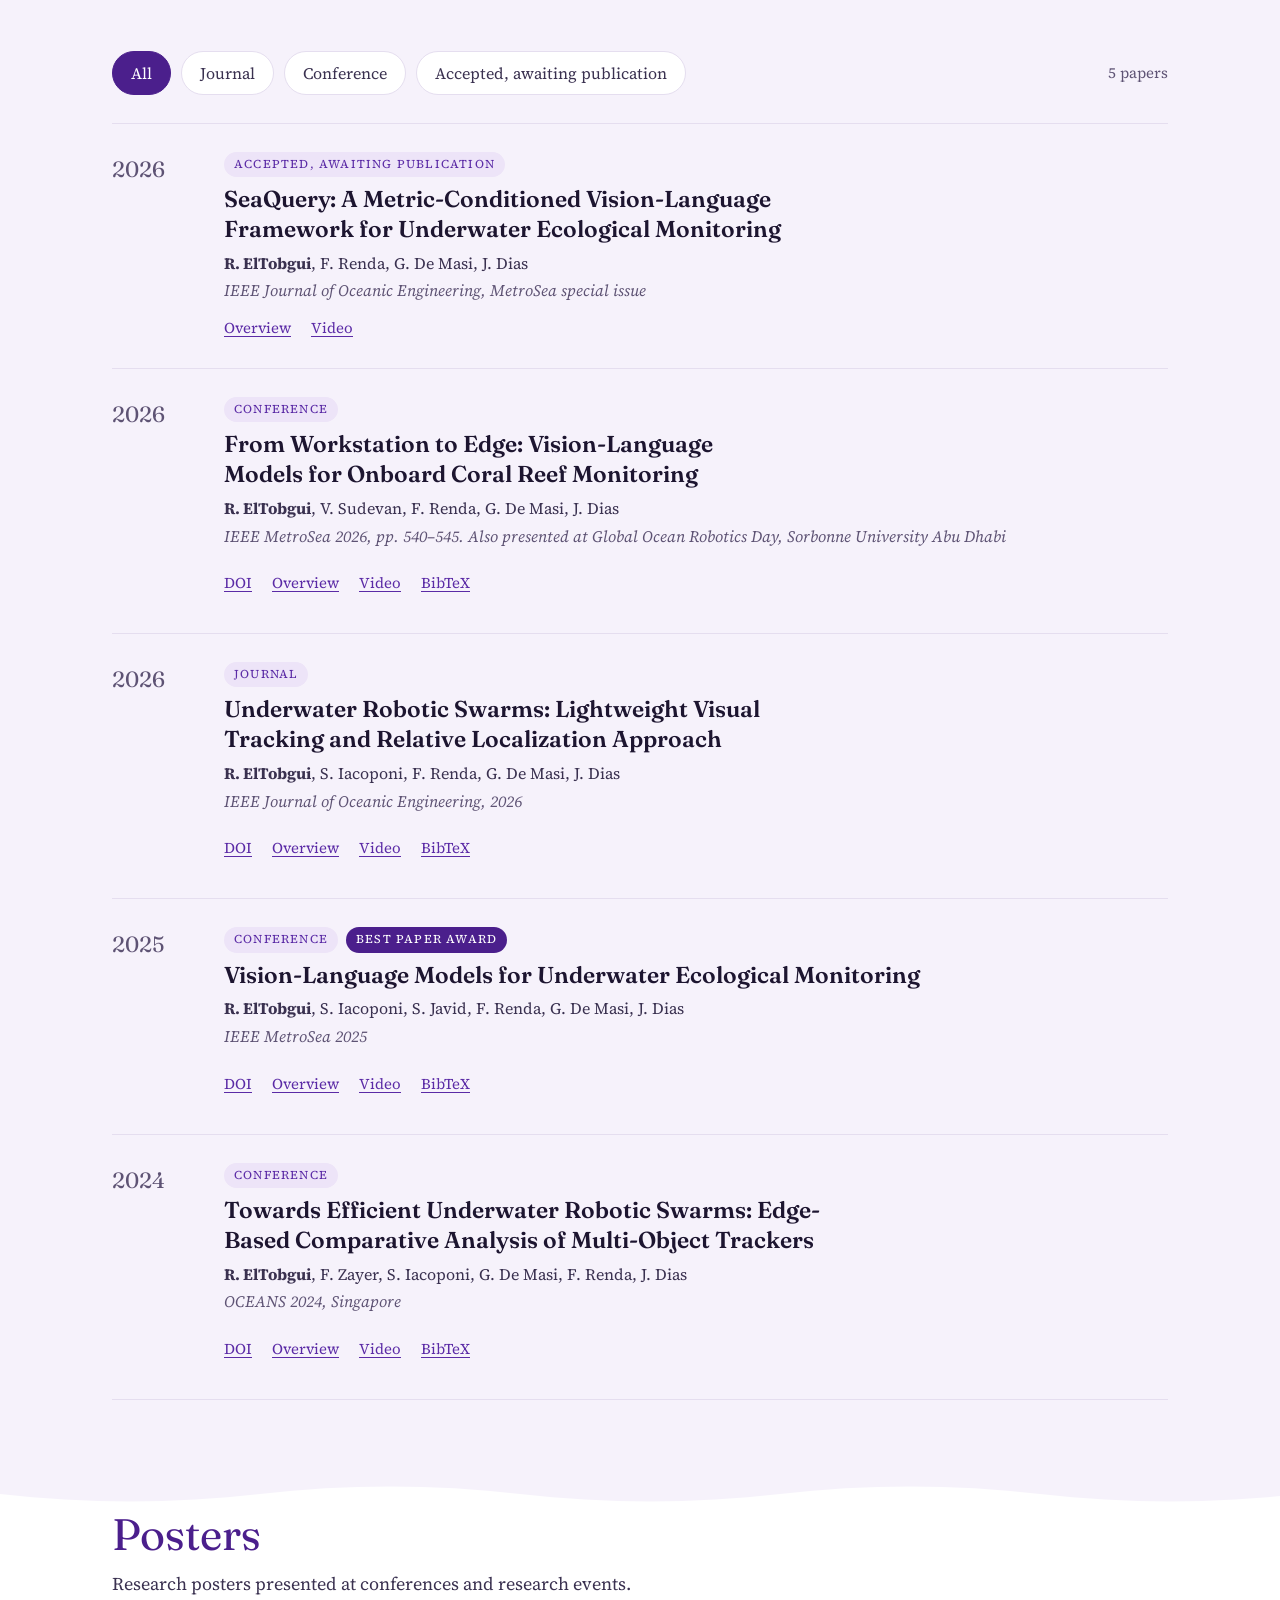
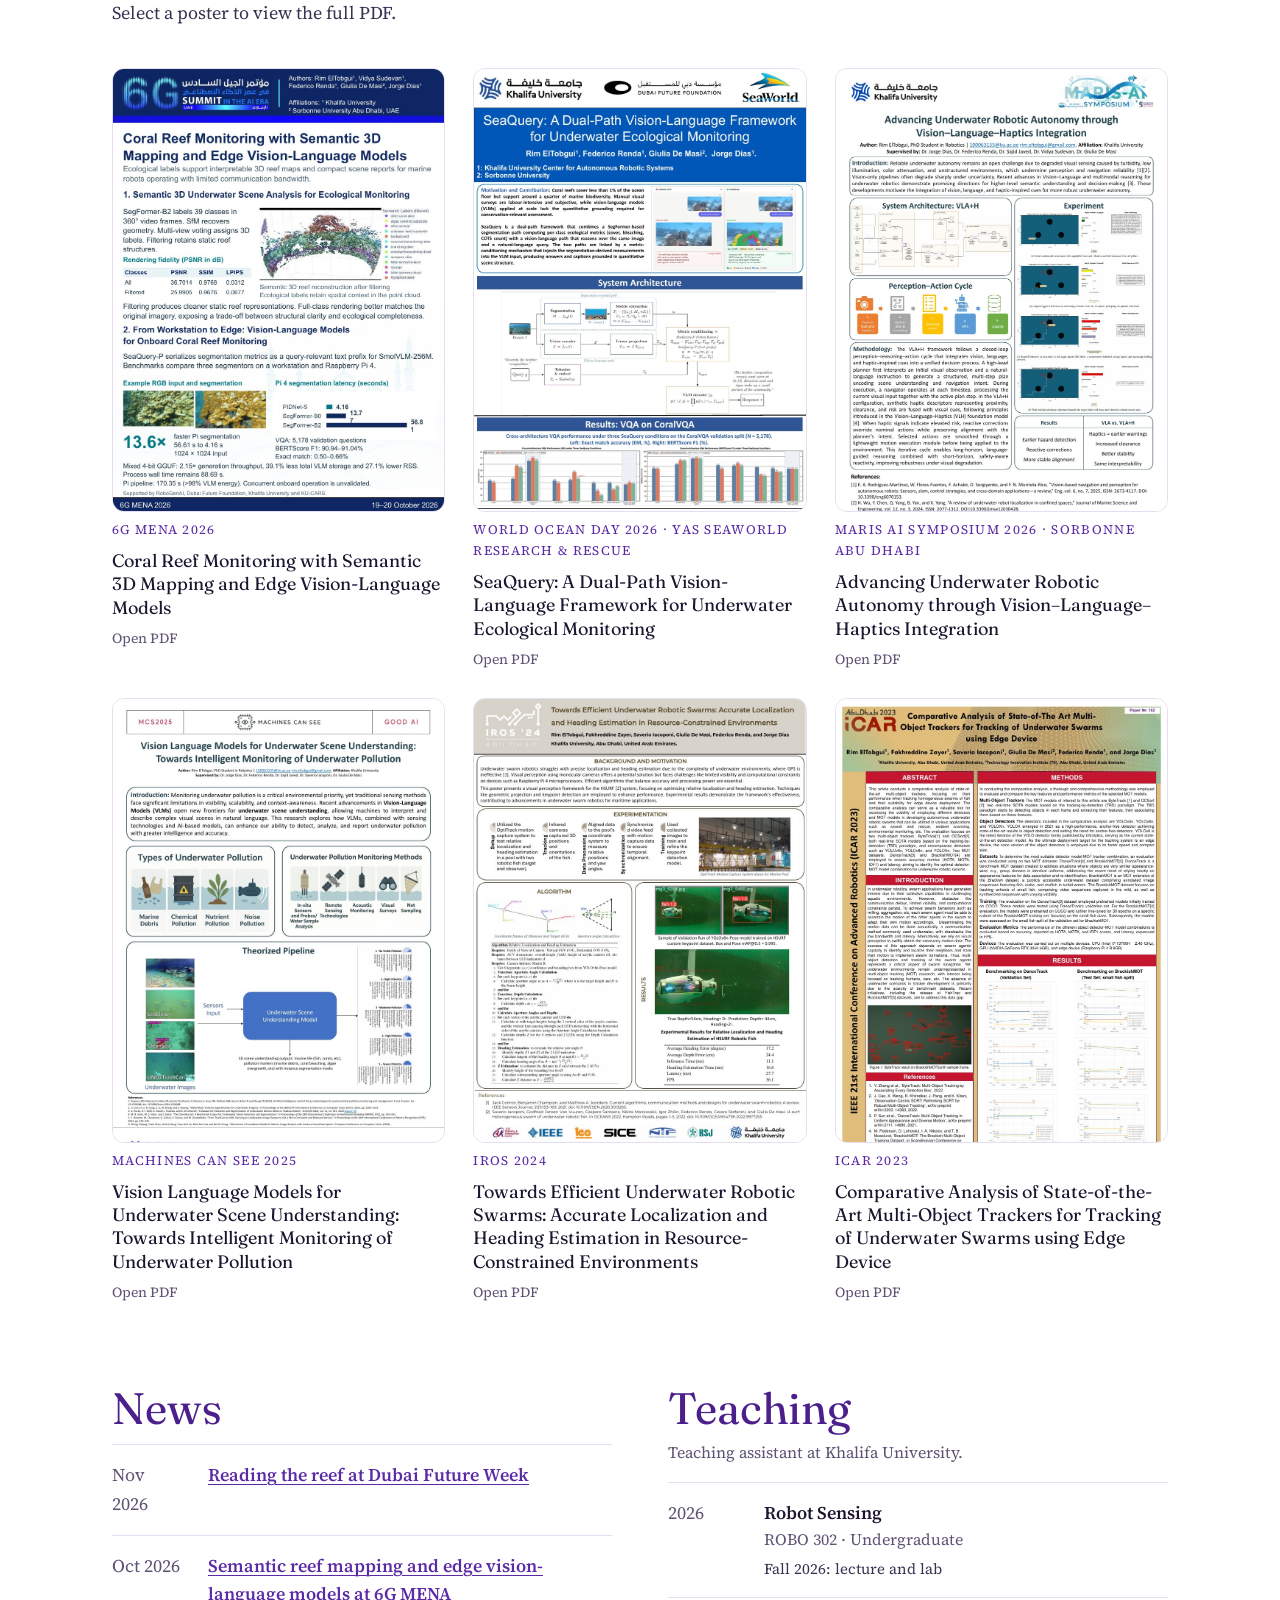
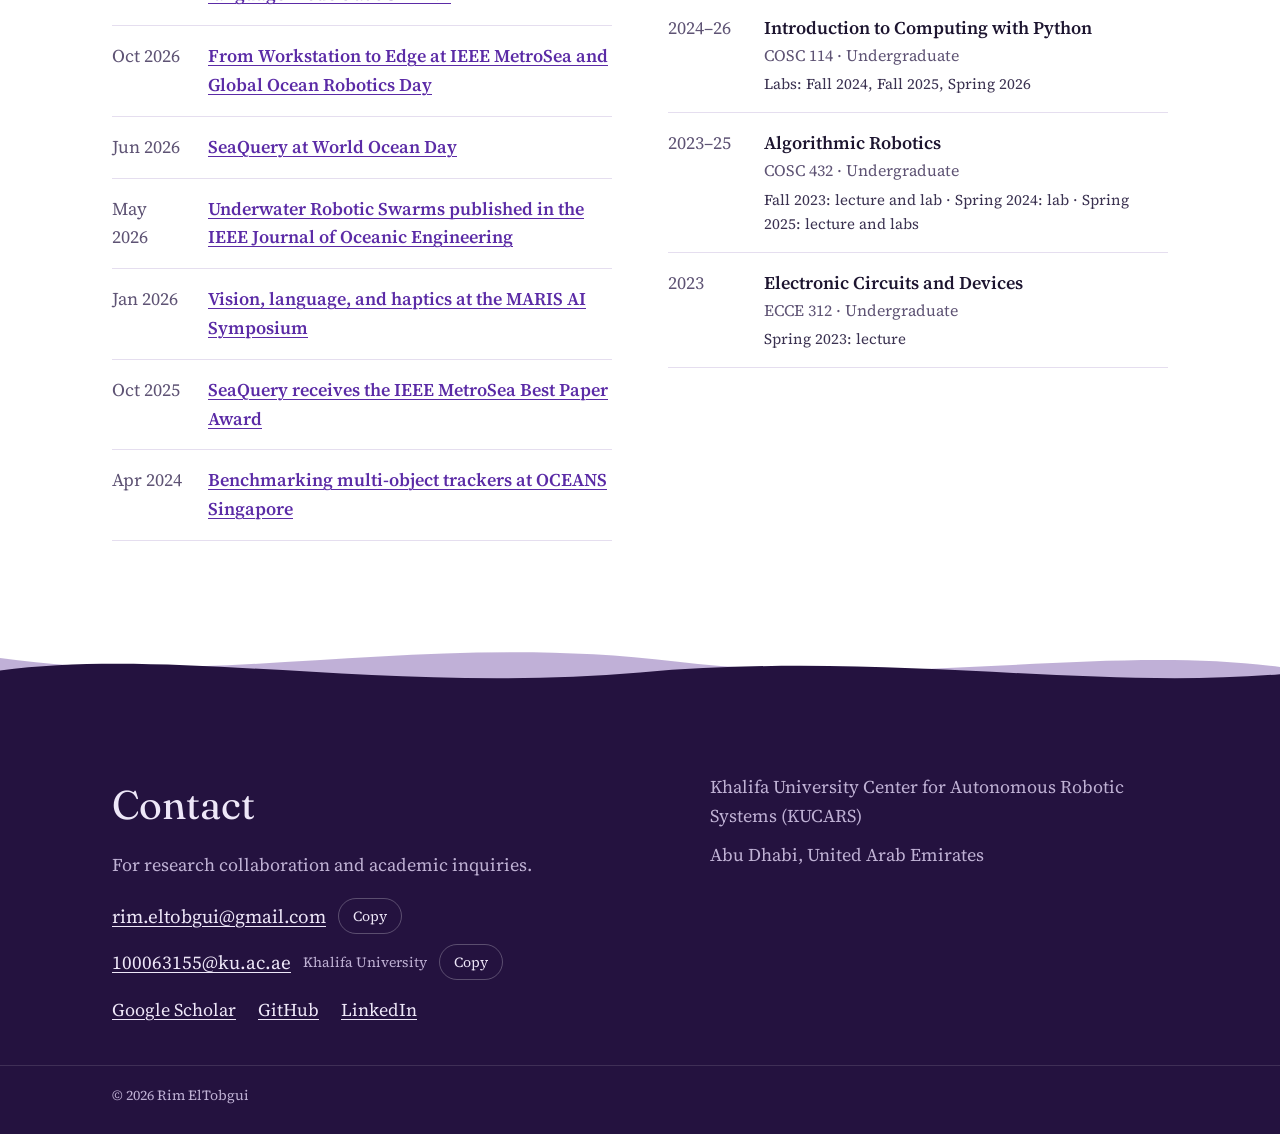
==== commit 50d02848: "Add the published MetroSea 2026 DOI and proceedings citation" ====
--- a/index.html
+++ b/index.html
@@ -85,8 +85,8 @@
         <div class="latest-body">
           <div class="tags"><span class="tag">2026</span><span class="tag">Conference</span></div>
           <h3>From Workstation to Edge: Vision-Language Models for Onboard Coral Reef Monitoring</h3>
-          <p class="venue">IEEE MetroSea 2026 · Global Ocean Robotics Day</p>
-          <div class="links"><a href="paper-edge-2026.html">Overview</a><a href="paper-edge-2026.html#video">Video</a></div>
+          <p class="venue">IEEE MetroSea 2026, pp. 540–545</p>
+          <div class="links"><a href="https://doi.org/10.1109/MetroSea71084.2026.11802370">Paper</a><a href="paper-edge-2026.html">Overview</a><a href="paper-edge-2026.html#video">Video</a></div>
         </div>
       </article>
       <article class="latest-card">
@@ -168,15 +168,18 @@
         <div class="tags"><span class="tag">Conference</span></div>
         <h3><a class="pub-title" href="paper-edge-2026.html">From Workstation to Edge: Vision-Language Models for Onboard Coral Reef Monitoring</a></h3>
         <p class="authors"><strong>R. ElTobgui</strong>, V. Sudevan, F. Renda, G. De Masi, J. Dias</p>
-        <p class="venue">IEEE MetroSea 2026. Also presented at Global Ocean Robotics Day, Sorbonne University Abu Dhabi</p>
+        <p class="venue">IEEE MetroSea 2026, pp. 540–545. Also presented at Global Ocean Robotics Day, Sorbonne University Abu Dhabi</p>
         <div class="links">
+          <a href="https://doi.org/10.1109/MetroSea71084.2026.11802370">DOI</a>
           <a href="paper-edge-2026.html">Overview</a>
           <a href="paper-edge-2026.html#video">Video</a>
-          <details class="bib"><summary>BibTeX</summary><div class="bibbox"><pre>@inproceedings{eltobgui2026edge,
+          <details class="bib"><summary>BibTeX</summary><div class="bibbox"><pre>@inproceedings{11802370,
   title     = {From Workstation to Edge: Vision-Language Models for Onboard Coral Reef Monitoring},
   author    = {ElTobgui, Rim and Sudevan, Vidya and Renda, Federico and De Masi, Giulia and Dias, Jorge},
-  booktitle = {IEEE International Workshop on Metrology for the Sea (MetroSea)},
-  year      = {2026}
+  booktitle = {2026 International Workshop on Metrology for the Sea; Learning to Measure Sea Health Parameters (MetroSea)},
+  year      = {2026},
+  pages     = {540--545},
+  doi       = {10.1109/MetroSea71084.2026.11802370}
 }</pre><button type="button" class="copy">Copy</button></div></details>
         </div>
       </div>
